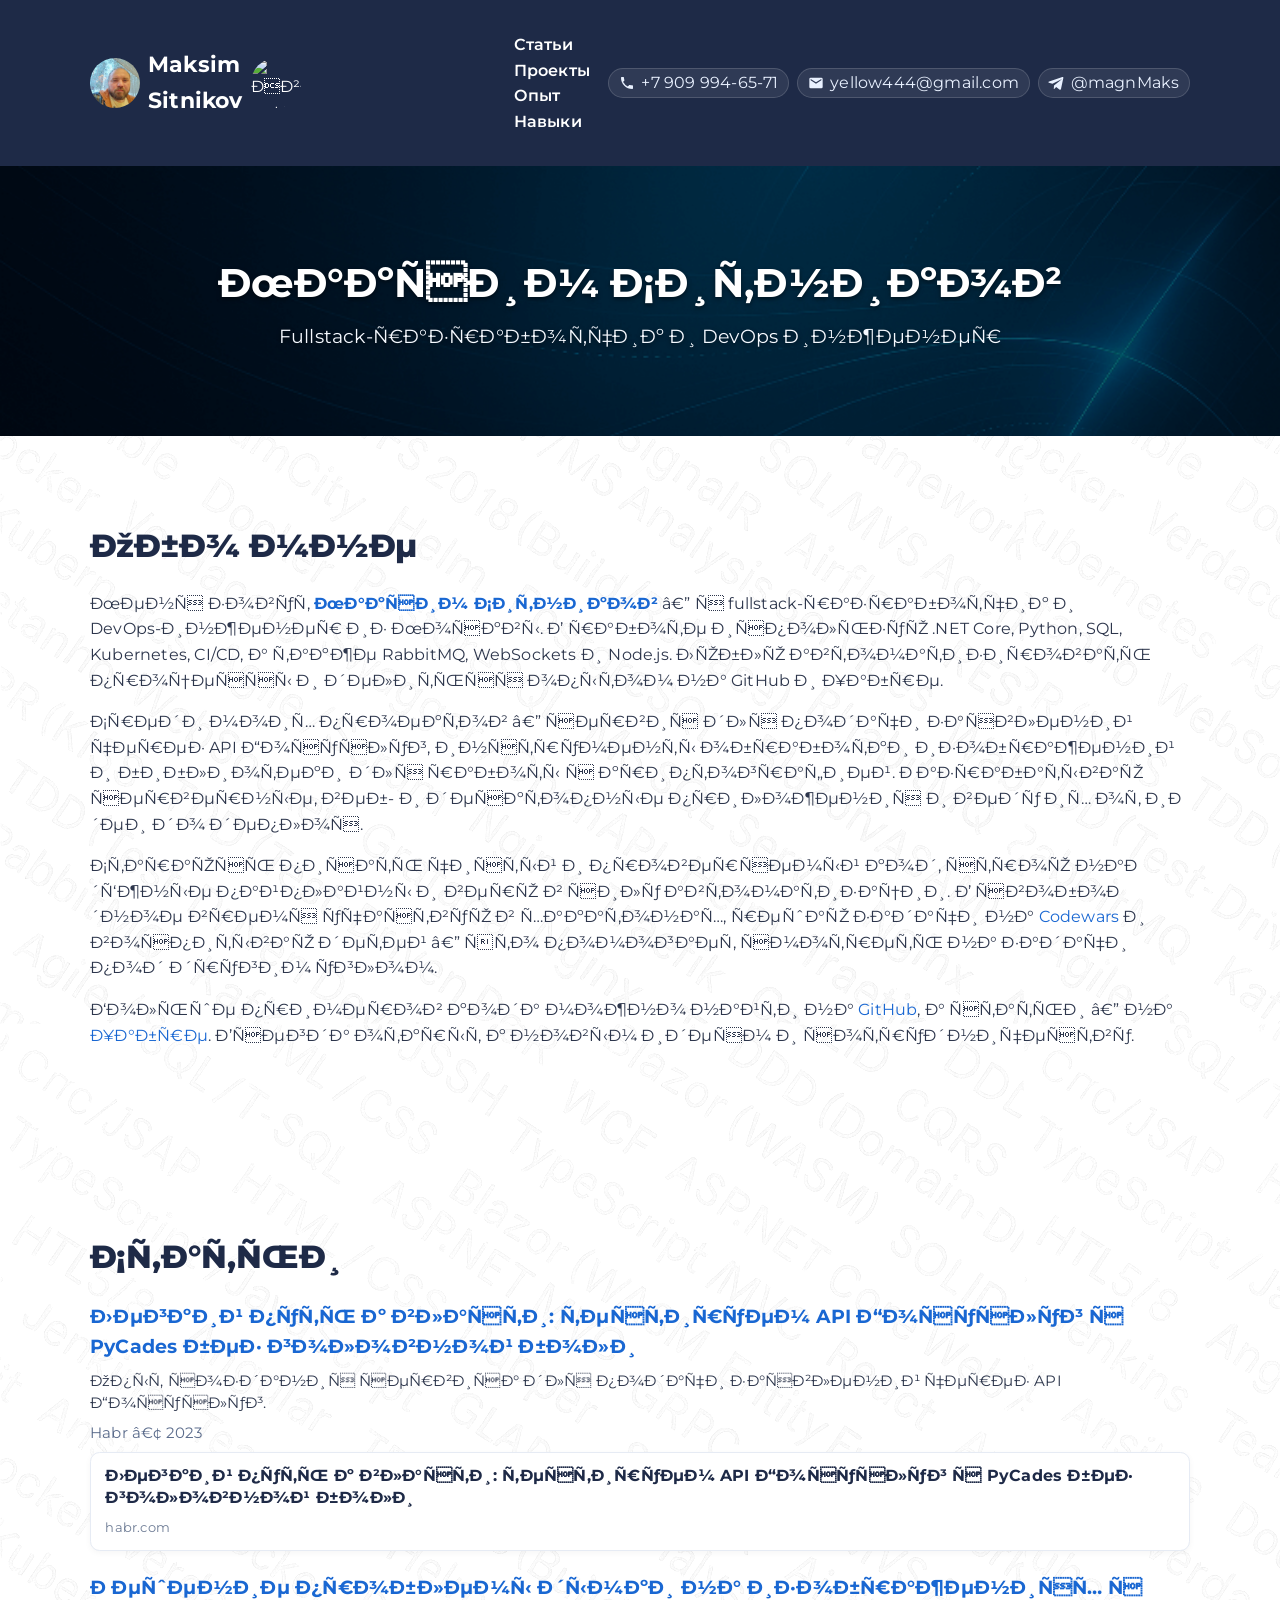
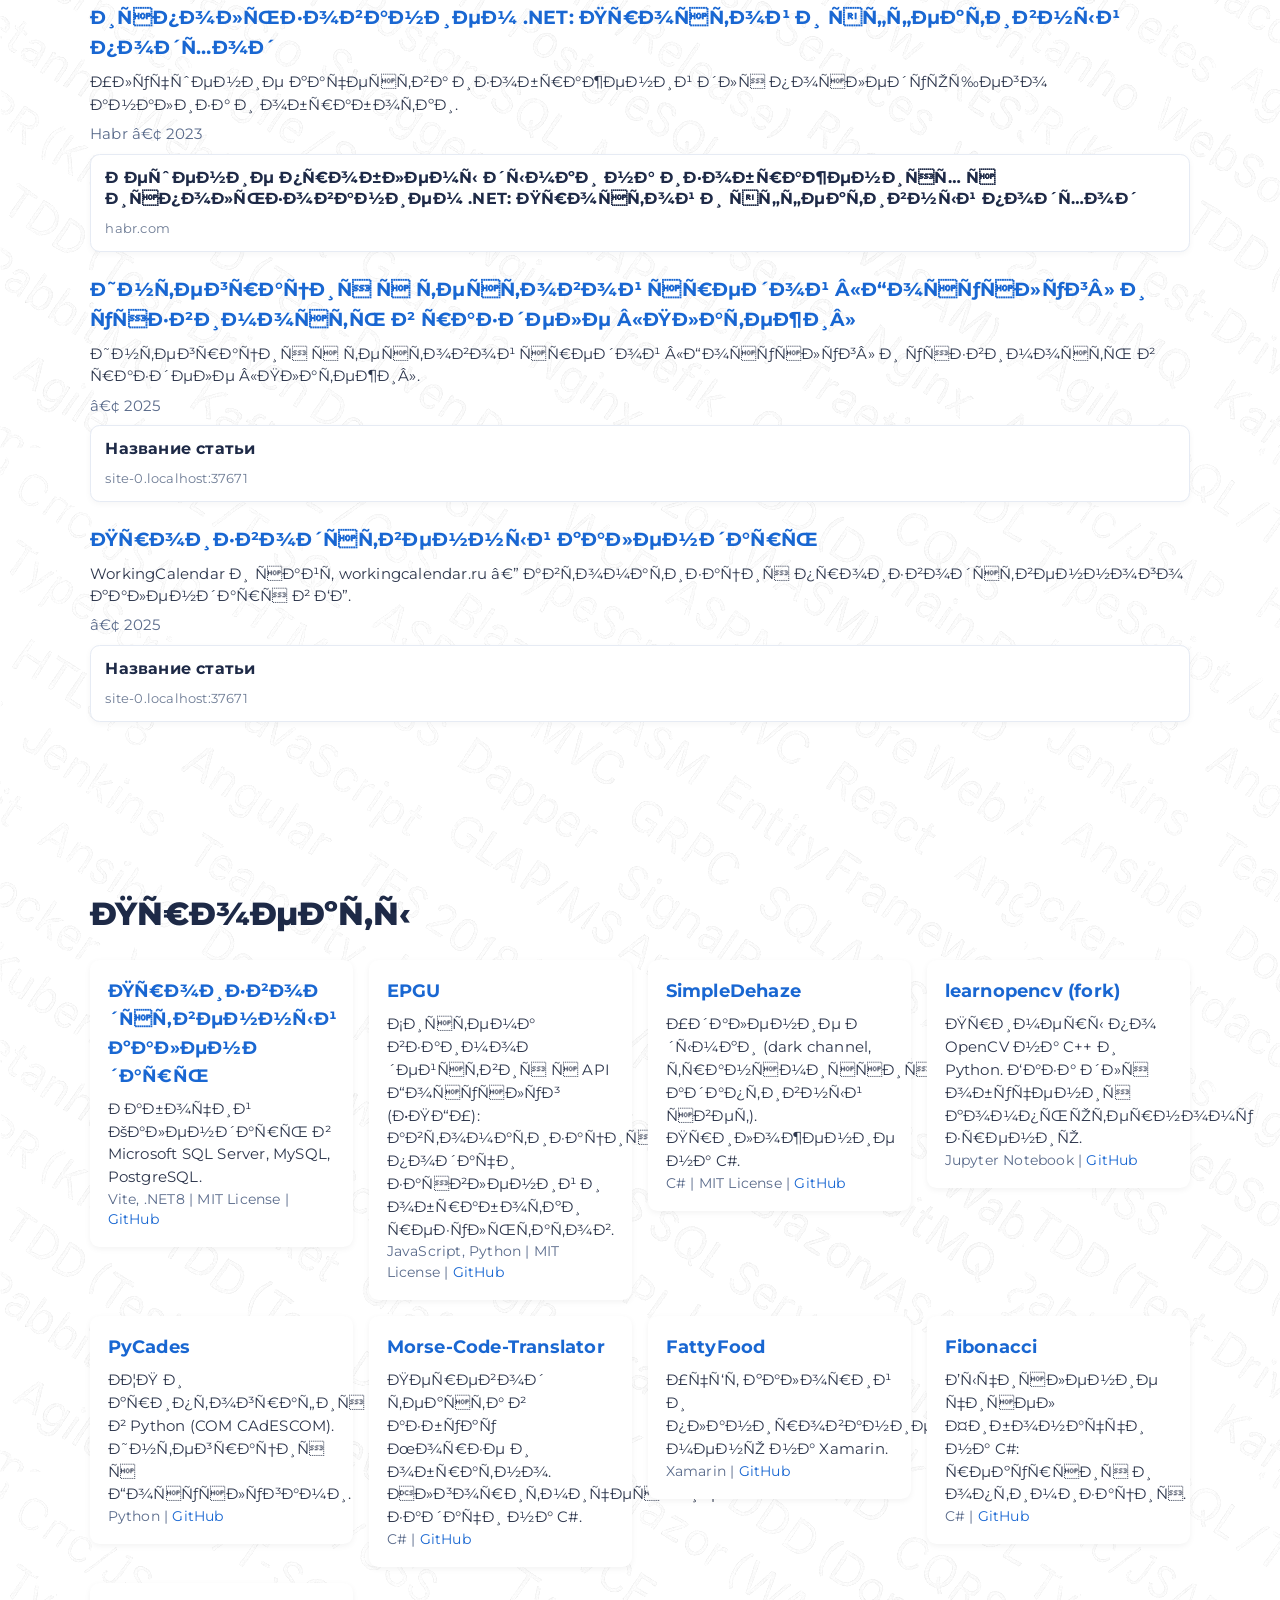
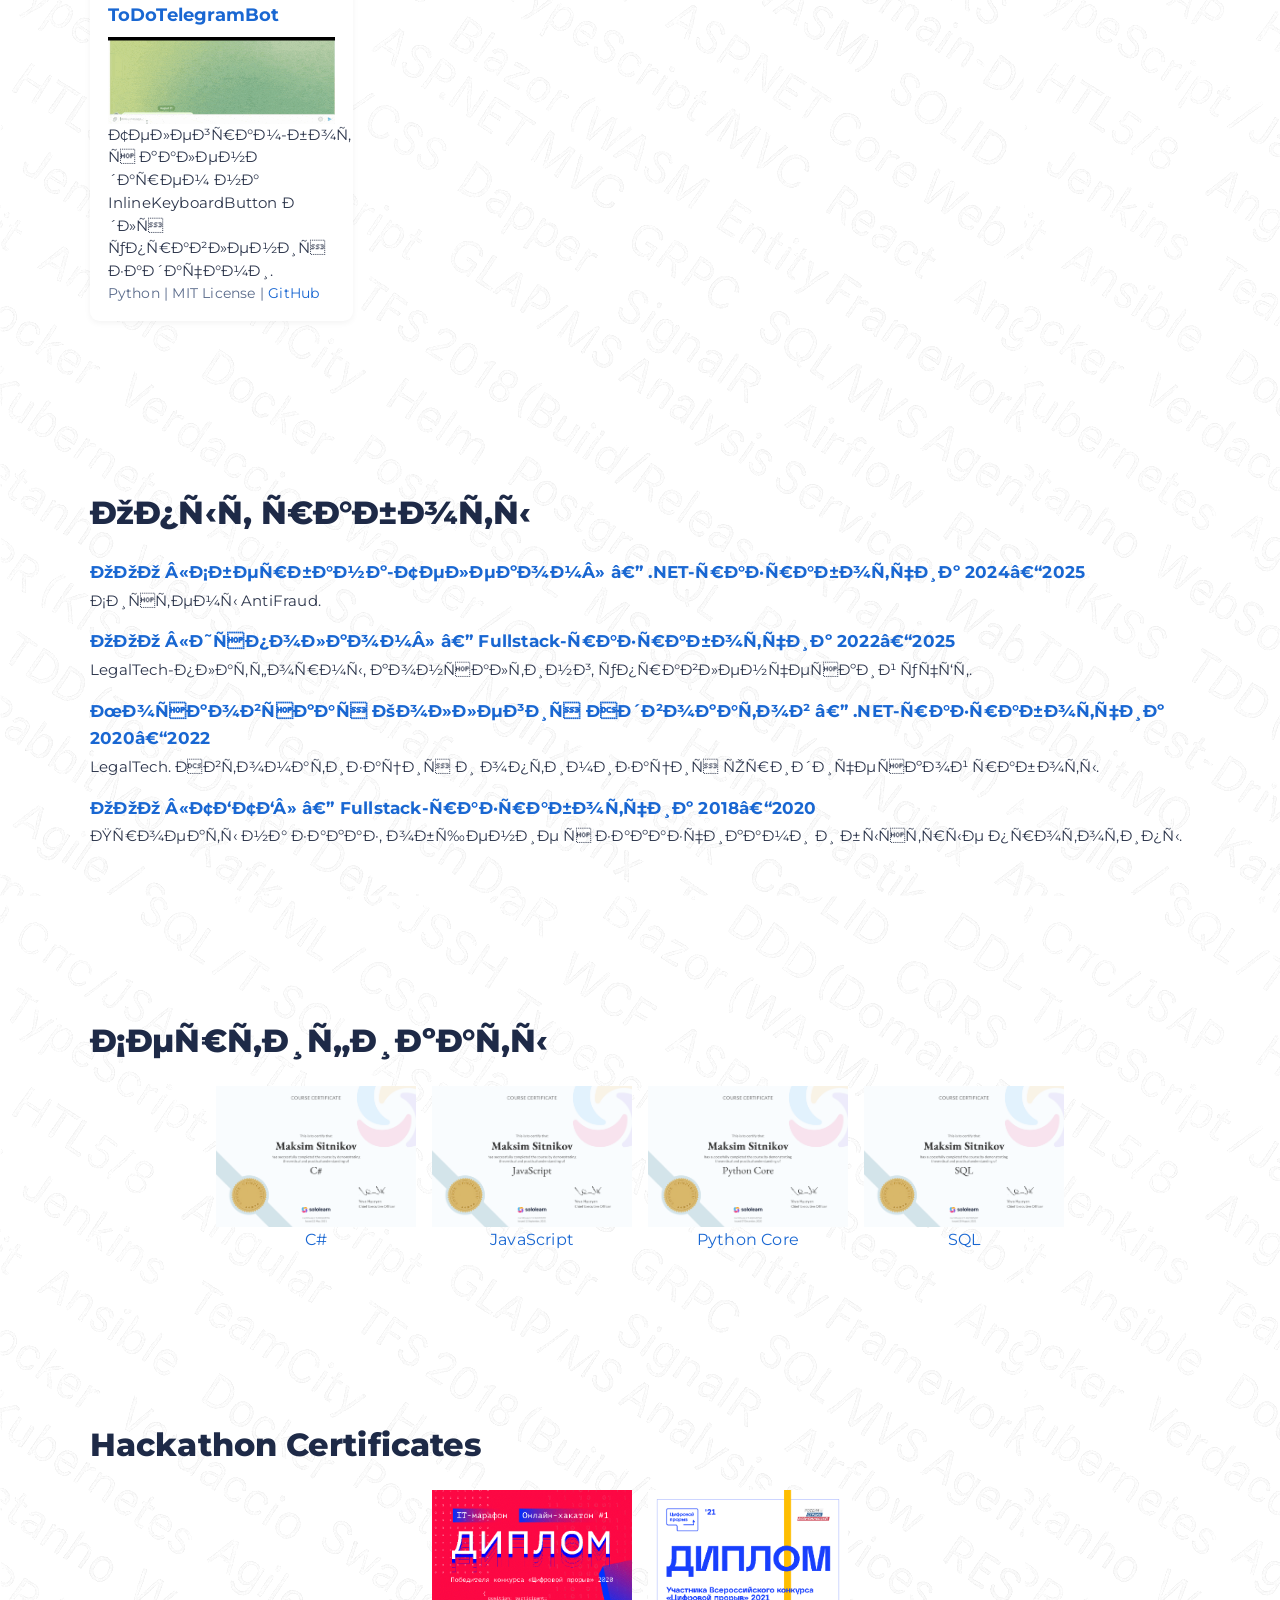
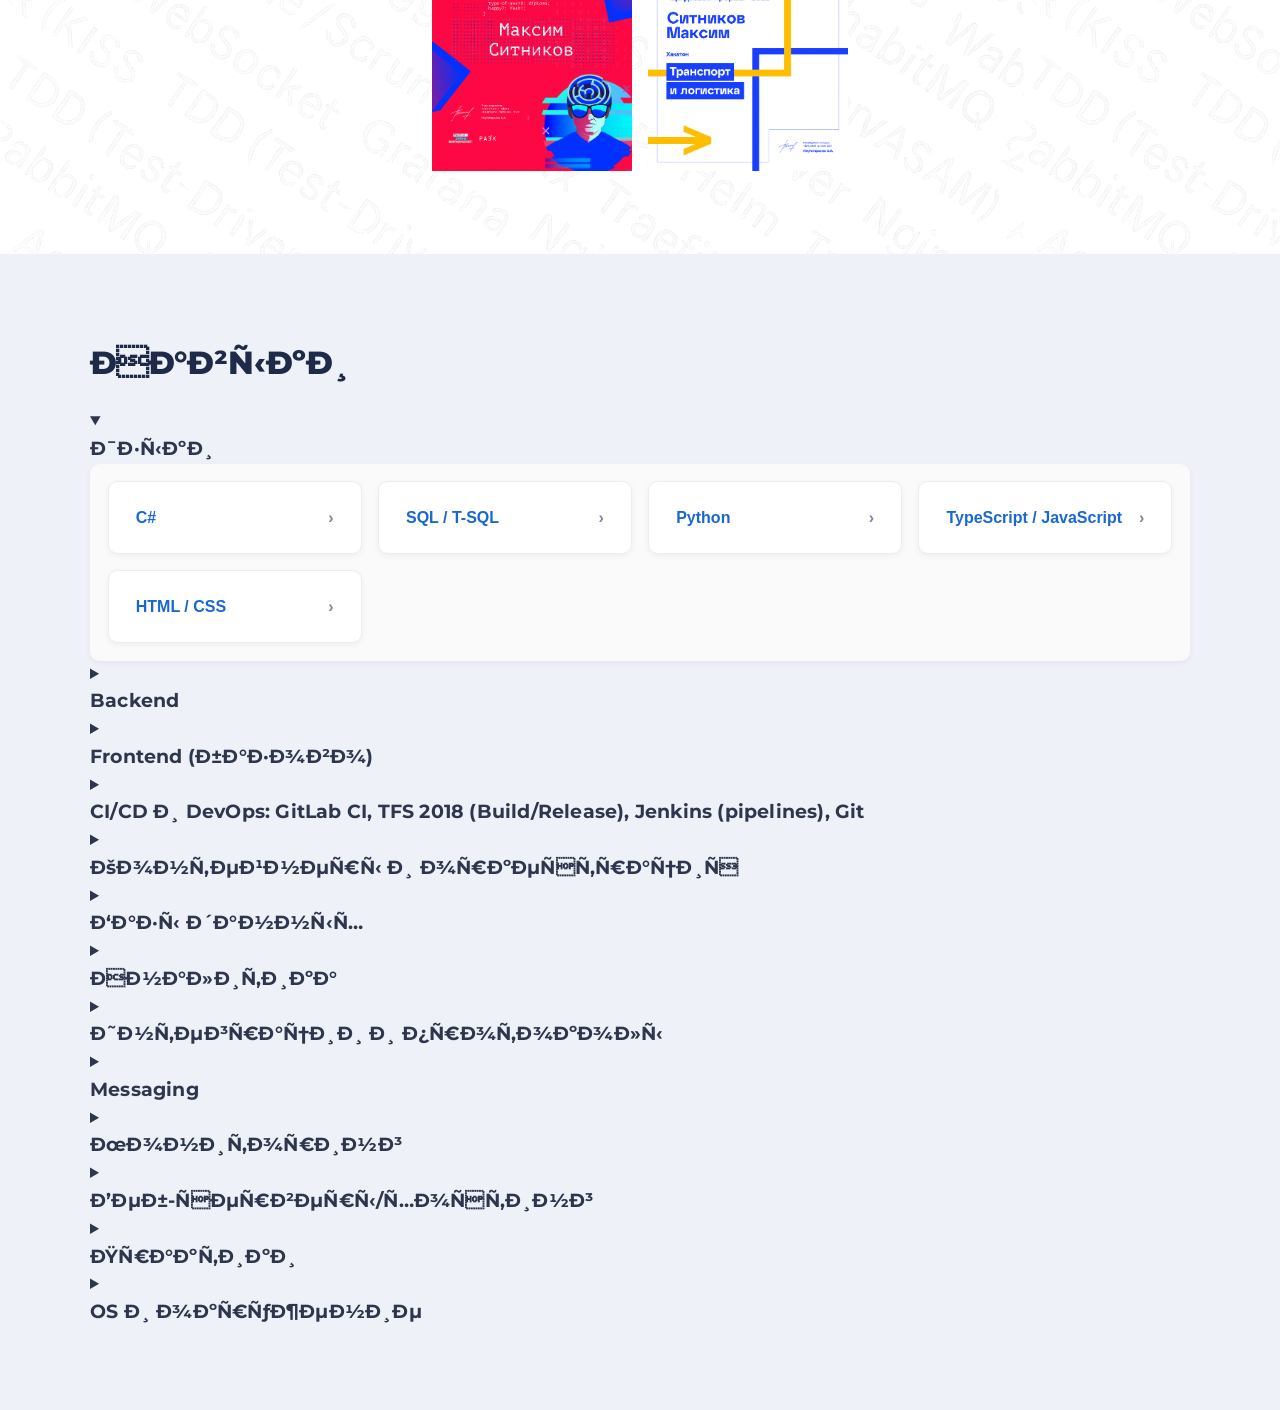
==== index.html @ a138568a "fix" ====
<!DOCTYPE html>
<html lang="ru">
  <head>
    <!-- Yandex.Metrika counter -->
    <script type="text/javascript">
      (function (m, e, t, r, i, k, a) {
        m[i] =
          m[i] ||
          function () {
            (m[i].a = m[i].a || []).push(arguments);
          };
        m[i].l = 1 * new Date();
        for (var j = 0; j < document.scripts.length; j++) {
          if (document.scripts[j].src === r) {
            return;
          }
        }
        (k = e.createElement(t)),
          (a = e.getElementsByTagName(t)[0]),
          (k.async = 1),
          (k.src = r),
          a.parentNode.insertBefore(k, a);
      })(
        window,
        document,
        "script",
        "https://mc.yandex.ru/metrika/tag.js?id=103887739",
        "ym"
      );
      ym(103887739, "init", {
        ssr: true,
        clickmap: true,
        accurateTrackBounce: true,
        trackLinks: true,
      });
    </script>
    <noscript>
      <div>
        <img
          src="https://mc.yandex.ru/watch/103887739"
          style="position: absolute; left: -9999px"
          alt=""
        />
      </div>
    </noscript>
    <!-- /Yandex.Metrika counter -->
    <meta charset="UTF-8" />
    <meta name="viewport" content="width=device-width, initial-scale=1, viewport-fit=cover" />
    <meta name="description" content="Краткое описание портфолио и ключевых навыков" />
    <meta name="keywords" content=".NET, C#, Python, Kubernetes, CI/CD, SQL" />
    <meta property="og:title" content="Максим Ситников — yellow444" />
    <meta property="og:description" content="Краткое описание портфолио и ключевых навыков" />
    <meta property="og:image" content="https://yellow444.github.io/images/maksim.png" />
    <meta property="og:url" content="https://yellow444.github.io" />
    <title>Максим Ситников — yellow444</title>
    <link href="https://fonts.googleapis.com/css2?family=Montserrat:wght@400;600;700&display=swap" rel="stylesheet" />
    <link rel="stylesheet" href="./style.css" />
  </head>
  <body>
    <!-- Навигационная панель -->
    <header id="top" class="site-header" role="banner">
      <div class="container header-grid">
        <!-- ЛОГО / АВАТАР -->
        <div class="logo-container">
          <div class="logo-placeholder">
            <!-- Кликабельное фото с превью -->
            <img
              id="previewImg"
              alt="Фото Максима Ситникова"
              src="images/maksim.png"
              width="512"
              height="512"
              class="logo-image logo-image--clickable"
              decoding="async"
            />
            <a href="/#hero" class="logo-link" tooltip="Перейти к контактам"><h1 class="logo">Maksim<br/>Sitnikov</h1></a>
            <a href="/#hero" class="logo-link" aria-label="GitHub avatar">
              <img
                alt="Аватар GitHub"
                src="https://avatars.githubusercontent.com/u/4164963?v=4"
                width="460"
                height="460"
                class="logo-image"
                decoding="async"
                loading="lazy"
              />
            </a>
          </div>
        </div>

        <!-- МЕНЮ -->
        <div id="menu-placeholder"></div>

        <!-- КОНТАКТЫ СПРАВА -->
        <div class="header-contacts" aria-label="Контакты">
          <a class="contact-chip" href="tel:+79099946571" aria-label="Позвонить">
            <svg viewBox="0 0 24 24" aria-hidden="true">
              <path d="M6.62 10.79a15.05 15.05 0 006.59 6.59l2.2-2.2a1 1 0 011.02-.24 11.36 11.36 0 003.56.57 1 1 0 011 1V20a1 1 0 01-1 1A17 17 0 013 4a1 1 0 011-1h2.5a1 1 0 011 1 11.36 11.36 0 00.57 3.56 1 1 0 01-.24 1.02l-2.2 2.2z"/>
            </svg>
            <span>+7 909 994-65-71</span>
          </a>
          <a class="contact-chip" href="mailto:yellow444@gmail.com" aria-label="Написать Email">
            <svg viewBox="0 0 24 24" aria-hidden="true">
              <path d="M20 4H4a2 2 0 00-2 2v12a2 2 0 002 2h16a2 2 0 002-2V6a2 2 0 00-2-2zm0 4l-8 5-8-5V6l8 5 8-5v2z"/>
            </svg>
            <span>yellow444@gmail.com</span>
          </a>
          <a class="contact-chip" href="https://t.me/magnMaks" target="_blank" rel="noopener noreferrer" aria-label="Написать в Telegram">
            <svg viewBox="0 0 24 24" aria-hidden="true">
              <path d="M9.04 15.8l-.38 5.33c.54 0 .78-.23 1.06-.52l2.55-2.45 5.29 3.86c.97.54 1.66.26 1.93-.9l3.51-16.45h0c.31-1.44-.52-2-1.47-1.64L1.7 9.87c-1.4.55-1.38 1.34-.24 1.7l5.22 1.63L19.55 6.6c.6-.39 1.14-.17.69.22"/>
            </svg>
            <span>@magnMaks</span>
          </a>

          <!-- Бургер для мобилок -->
          <button id="menuToggle" class="burger" aria-label="Открыть меню" aria-expanded="false" aria-controls="mainNav">
            <span></span><span></span><span></span>
          </button>
        </div>
      </div>
    </header>

    <!-- Модальное окно для превью изображения -->
    <div id="imgModal" class="modal" aria-hidden="true" role="dialog" aria-label="Превью изображения">
      <button class="close" id="modalClose" aria-label="Закрыть">&times;</button>
      <img class="modal-content" id="modalImg" alt="Превью изображения" />
    </div>

    <!-- Геройская секция -->
    <section class="hero" id="hero" role="region" aria-label="Заголовок">
      <div class="hero-overlay"></div>
      <div class="hero-content">
        <h2>Максим Ситников</h2>
        <p class="subtitle">Fullstack-разработчик и DevOps инженер</p>
      </div>
    </section>

    <!-- Блок «Обо мне» -->
    <section id="about" class="section" role="region" aria-label="Обо мне">
      <div class="container">
        <h2>Обо мне</h2>
        <p>
          Меня зовут <strong><a href="https://github.com/yellow444" target="_blank" rel="noopener noreferrer">Максим Ситников</a></strong>
          — я fullstack-разработчик и DevOps-инженер из Москвы. В работе использую .NET Core, Python, SQL, Kubernetes, CI/CD, а также RabbitMQ,
          WebSockets и Node.js. Люблю автоматизировать процессы и делиться опытом на GitHub и Хабре.
        </p>
        <p>
          Среди моих проектов — сервис для подачи заявлений через API Госуслуг, инструменты обработки изображений и библиотеки для работы с
          криптографией. Разрабатываю серверные, веб- и десктопные приложения и веду их от идеи до деплоя.
        </p>
        <p>
          Стараюсь писать чистый и проверяемый код, строю надёжные пайплайны и верю в силу автоматизации. В свободное время участвую в хакатонах,
          решаю задачи на <a href="https://www.codewars.com/users/yellow444" target="_blank" rel="noopener noreferrer">Codewars</a>
          и воспитываю детей — это помогает смотреть на задачи под другим углом.
        </p>
        <p>
          Больше примеров кода можно найти на
          <a href="https://github.com/yellow444" target="_blank" rel="noopener noreferrer">GitHub</a>, а статьи — на
          <a href="https://habr.com/ru/users/maksim_sitnikov/articles" target="_blank" rel="noopener noreferrer">Хабре</a>.
          Всегда открыт к новым идеям и сотрудничеству.
        </p>
      </div>
    </section>

    <!-- Блок «Статьи» -->
    <section id="articles" class="section" role="region" aria-label="Статьи">
      <div class="container">
        <h2>Статьи</h2>
        <div class="articles-list">
          <div class="article-item">
            <h3>
              <a href="https://habr.com/ru/articles/793028" target="_blank" rel="noopener noreferrer">
                Легкий путь к власти: тестируем API Госуслуг с PyCades без головной боли
              </a>
            </h3>
            <p>Опыт создания сервиса для подачи заявлений через API Госуслуг.</p>
            <p class="article-meta">Habr • 2023</p>
            <!-- Превью будет вставлено сюда -->
            <div class="og-card" hidden></div>
          </div>

          <div class="article-item">
            <h3>
              <a href="https://habr.com/ru/articles/810577" target="_blank" rel="noopener noreferrer">
                Решение проблемы дымки на изображениях с использованием .NET: Простой и эффективный подход
              </a>
            </h3>
            <p>Улучшение качества изображений для последующего анализа и обработки.</p>
            <p class="article-meta">Habr • 2023</p>
            <div class="og-card" hidden></div>
          </div>

          <div class="article-item">
            <h3>
              <a href="./articles/template.html?content=vulnerability_epgu">
                Интеграция с тестовой средой «Госуслуг» и уязвимость в разделе «Платежи»
              </a>
            </h3>
            <p>Интеграция с тестовой средой «Госуслуг» и уязвимость в разделе «Платежи».</p>
            <p class="article-meta">• 2025</p>
            <div class="og-card" hidden></div>
          </div>

          <div class="article-item">
            <h3>
              <a href="./articles/template.html?content=workingcalendar">
                Производственный календарь
              </a>
            </h3>
            <p>WorkingCalendar и сайт workingcalendar.ru — автоматизация производственного календаря в БД.</p>
            <p class="article-meta">• 2025</p>
            <div class="og-card" hidden></div>
          </div>
        </div>
      </div>
    </section>

    <!-- Блок «Проекты» -->
    <section id="projects" class="section" role="region" aria-label="Проекты">
      <div class="container">
        <h2>Проекты</h2>
        <div class="projects-grid">
          <div class="project-card">
            <a href="https://workingcalendar.ru/"><h3>Производственный календарь</h3></a>
            <p>Рабочий Календарь в Microsoft SQL Server, MySQL, PostgreSQL.</p>
            <p class="project-meta">
              Vite, .NET8 | MIT License |
              <a href="https://github.com/yellow444/WorkingCalendar" target="_blank" rel="noopener noreferrer">GitHub</a>
            </p>
          </div>
          <div class="project-card">
            <a href="https://habr.com/ru/articles/793028"><h3>EPGU</h3></a>
            <p>Система взаимодействия с API Госуслуг (ЕПГУ): автоматизация подачи заявлений и обработки результатов.</p>
            <p class="project-meta">
              JavaScript, Python | MIT License |
              <a href="https://github.com/yellow444/epgu" target="_blank" rel="noopener noreferrer">GitHub</a>
            </p>
          </div>
          <div class="project-card">
            <a href="https://habr.com/ru/articles/810577"><h3>SimpleDehaze</h3></a>
            <p>Удаление дымки (dark channel, трансмиссия, адаптивный свет). Приложение на C#.</p>
            <p class="project-meta">
              C# | MIT License |
              <a href="https://github.com/yellow444/SimpleDehaze" target="_blank" rel="noopener noreferrer">GitHub</a>
            </p>
          </div>
          <div class="project-card">
            <a href="https://opencv.org"><h3>learnopencv (fork)</h3></a>
            <p>Примеры по OpenCV на C++ и Python. База для обучения компьютерному зрению.</p>
            <p class="project-meta">
              Jupyter Notebook |
              <a href="https://github.com/yellow444/learnopencv" target="_blank" rel="noopener noreferrer">GitHub</a>
            </p>
          </div>
          <div class="project-card">
            <a href="https://docs.cryptopro.ru/cades/pycades"><h3>PyCades</h3></a>
            <p>ЭЦП и криптография в Python (COM CAdESCOM). Интеграция с Госуслугами.</p>
            <p class="project-meta">
              Python |
              <a href="https://github.com/yellow444/pycades" target="_blank" rel="noopener noreferrer">GitHub</a>
            </p>
          </div>
          <div class="project-card">
            <a href="https://www.codewars.com/kata/59c13bb070a3b70098000041"><h3>Morse-Code-Translator</h3></a>
            <p>Перевод текста в азбуку Морзе и обратно. Алгоритмические задачи на C#.</p>
            <p class="project-meta">
              C# |
              <a href="https://github.com/yellow444/Morse-Code-Translator" target="_blank" rel="noopener noreferrer">GitHub</a>
            </p>
          </div>
          <div class="project-card">
            <a href="https://github.com/yellow444/FattyFood"><h3>FattyFood</h3></a>
            <p>Учёт калорий и планирование меню на Xamarin.</p>
            <p class="project-meta">
              Xamarin |
              <a href="https://github.com/yellow444/FattyFood" target="_blank" rel="noopener noreferrer">GitHub</a>
            </p>
          </div>
          <div class="project-card">
            <a href="https://www.codewars.com/kata/53d40c1e2f13e331fc000c26"><h3>Fibonacci</h3></a>
            <p>Вычисление чисел Фибоначчи на C#: рекурсия и оптимизация.</p>
            <p class="project-meta">
              C# |
              <a href="https://github.com/yellow444/Fibonacci" target="_blank" rel="noopener noreferrer">GitHub</a>
            </p>
          </div>
          <div class="project-card">
            <a href="https://t.me/todo123456789bot"><h3>ToDoTelegramBot</h3></a>
            <div class="project-img">
              <img src="images/ToDoTelegramBotOnInlineKeyboardButton.gif" alt="ToDoTelegramBot" />
            </div>
            <p>Телеграм-бот с календарем на InlineKeyboardButton для управления задачами.</p>
            <p class="project-meta">
              Python | MIT License |
              <a href="https://github.com/yellow444/ToDoTelegramBot" target="_blank" rel="noopener noreferrer">GitHub</a>
            </p>
          </div>
        </div>
      </div>
    </section>

    <!-- Блок «Опыт работы» -->
    <section id="experience" class="section" role="region" aria-label="Опыт работы">
      <div class="container">
        <h2>Опыт работы</h2>
        <div class="experience-list">
          <div class="experience-item">
            <h3>ООО «Сбербанк-Телеком» — .NET-разработчик <span class="years">2024–2025</span></h3>
            <p>Системы AntiFraud.</p>
          </div>
          <div class="experience-item">
            <h3>ООО «Исполком» — Fullstack-разработчик <span class="years">2022–2025</span></h3>
            <p>LegalTech-платформы, консалтинг, управленческий учёт.</p>
          </div>
          <div class="experience-item">
            <h3>Московская Коллегия Адвокатов — .NET-разработчик <span class="years">2020–2022</span></h3>
            <p>LegalTech. Автоматизация и оптимизация юридической работы.</p>
          </div>
          <div class="experience-item">
            <h3>ООО «ТБТБ» — Fullstack-разработчик <span class="years">2018–2020</span></h3>
            <p>Проекты на заказ, общение с заказчиками и быстрые прототипы.</p>
          </div>
        </div>
      </div>
    </section>

    <!-- Блок Сертификаты -->
    <section id="skill-certificates" class="section">
      <div class="container">
        <h2>Сертификаты</h2>
        <div class="certificates">
          <div style="display: flex; flex-direction: column; align-items: center">
            <img src="images/skill-c-sharp.png" alt="C# certificate" />
            <a href="https://www.sololearn.com/certificates/CT-XBOZ6PJW" target="_blank" rel="noopener noreferrer">C#</a>
          </div>
          <div style="display: flex; flex-direction: column; align-items: center">
            <img src="images/skill-JavaScript.png" alt="JavaScript certificate" />
            <a href="https://www.sololearn.com/certificates/CT-FANMITW9" target="_blank" rel="noopener noreferrer">JavaScript</a>
          </div>
          <div style="display: flex; flex-direction: column; align-items: center">
            <img src="images/skill-python-core.png" alt="Python Core certificate" />
            <a href="https://www.sololearn.com/certificates/CT-2QK4AYGB" target="_blank" rel="noopener noreferrer">Python Core</a>
          </div>
          <div style="display: flex; flex-direction: column; align-items: center">
            <img src="images/skill-SQL.png" alt="SQL" />
            <a href="https://www.sololearn.com/certificates/CT-1Q7DENXP" target="_blank" rel="noopener noreferrer">SQL</a>
          </div>
        </div>
      </div>
    </section>

    <!-- Блок hack Сертификаты -->
    <section id="hack-certificates" class="section">
      <div class="container">
        <h2>Hackathon Certificates</h2>
        <div class="hack-block">
          <div style="display: flex; flex-direction: column; align-items: center">
            <img src="images/hack-certificate-2020.png" alt="Hackathon certificate" />
          </div>
          <div style="display: flex; flex-direction: column; align-items: center">
            <img src="images/hack-certificate-2021.png" alt="Hackathon certificate" />
          </div>
        </div>
      </div>
    </section>
   <!-- Блок «Навыки» -->
    <section
      id="skills"
      class="section section-alt"
      role="region"
      aria-label="Навыки"
    >
      <div class="container">
        <h2>Навыки</h2>

        <!-- ЯЗЫКИ -->
        <details class="skills-group" open>
          <summary class="group-title"><h3>Языки</h3></summary>
          <div class="hard-skills-grid">
            <!-- C# -->
            <div class="skill-card" data-skill="csharp">
              <button
                class="skill-title"
                type="button"
                aria-expanded="false"
                aria-controls="skill-csharp"
              >
                C#
              </button>
              <div class="skill-tooltip" role="tooltip">
                Основной язык: сервисы, утилиты, профилирование, асинхронщина.
              </div>
              <div class="skill-content" id="skill-csharp" hidden>
                <p>
                  Пишу бэкенды и утилиты, использую async/await и lock,
                  Interlocked, Mutex, Monitor, Semaphore, ConcurrentDictionary,
                  Span&lt;T&gt;, LINQ, профилирую память и аллокации.
                </p>
              </div>
            </div>

            <!-- SQL / T-SQL -->
            <div class="skill-card" data-skill="sql">
              <button
                class="skill-title"
                type="button"
                aria-expanded="false"
                aria-controls="skill-sql"
              >
                SQL / T-SQL
              </button>
              <div class="skill-tooltip" role="tooltip">
                Запросы, индексы, планы выполнения и оптимизация.
              </div>
              <div class="skill-content" id="skill-sql" hidden>
                <p>
                  Проектирование схем, T-SQL, оптимизация планов, индексация,
                  аналитические запросы.
                </p>
              </div>
            </div>

            <!-- Python -->
            <div class="skill-card" data-skill="python">
              <button
                class="skill-title"
                type="button"
                aria-expanded="false"
                aria-controls="skill-python"
              >
                Python
              </button>
              <div class="skill-tooltip" role="tooltip">
                Скрипты для автоматизации, API-клиенты, вспомогательные сервисы.
              </div>
              <div class="skill-content" id="skill-python" hidden>
                <p>
                  CLI/скрипты для CI/CD, интеграции (REST/WebSocket), простые
                  Flask-сервисы.
                </p>
              </div>
            </div>

            <!-- TypeScript / JavaScript -->
            <div class="skill-card" data-skill="ts-js">
              <button
                class="skill-title"
                type="button"
                aria-expanded="false"
                aria-controls="skill-tsjs"
              >
                TypeScript / JavaScript
              </button>
              <div class="skill-tooltip" role="tooltip">
                Фронтенд и скрипты, типизация и интеграция с API.
              </div>
              <div class="skill-content" id="skill-tsjs" hidden>
                <p>
                  TypeScript для фронта и tooling, взаимодействие с REST,
                  настройка сборки, тестирование, публикация и хранение в
                  частном регистре.
                </p>
              </div>
            </div>

            <!-- HTML / CSS -->
            <div class="skill-card" data-skill="html-css">
              <button
                class="skill-title"
                type="button"
                aria-expanded="false"
                aria-controls="skill-htmlcss"
              >
                HTML / CSS
              </button>
              <div class="skill-tooltip" role="tooltip">
                Семантическая разметка, адаптив, базовые UI-паттерны.
              </div>
              <div class="skill-content" id="skill-htmlcss" hidden>
                <p>
                  Семантическая разметка, сетки, адаптив и микроанимации,
                  поддержка тёмной темы.
                </p>
              </div>
            </div>
          </div>
        </details>

        <!-- Backend -->
        <details class="skills-group">
          <summary class="group-title"><h3>Backend</h3></summary>
          <div class="skills-grid">
            <div class="skill-card" data-skill="dotnet">
              <button
                class="skill-title"
                type="button"
                aria-expanded="false"
                aria-controls="skill-dotnet"
              >
                .NET 6/8
              </button>
              <div class="skill-tooltip" role="tooltip">
                Современная платформа .NET для сервисов и микросервисов.
              </div>
              <div class="skill-content" id="skill-dotnet" hidden>
                <p>
                  Микросервисы, конфигурация, логирование, тестирование,
                  контейнеризация.
                </p>
              </div>
            </div>

            <div class="skill-card" data-skill="aspnetcore">
              <button
                class="skill-title"
                type="button"
                aria-expanded="false"
                aria-controls="skill-aspnetcore"
              >
                ASP.NET Core Web API
              </button>
              <div class="skill-tooltip" role="tooltip">
                REST API, middleware, фильтры, валидация, Swagger.
              </div>
              <div class="skill-content" id="skill-aspnetcore" hidden>
                <p>
                  Проектирование REST, авторизация, версионирование, генерация
                  клиентов по OpenAPI.
                </p>
              </div>
            </div>

            <div class="skill-card" data-skill="aspnetmvc">
              <button
                class="skill-title"
                type="button"
                aria-expanded="false"
                aria-controls="skill-aspnetmvc"
              >
                ASP.NET MVC
              </button>
              <div class="skill-tooltip" role="tooltip">
                Поддержка и развёртывание легаси-сервисов.
              </div>
              <div class="skill-content" id="skill-aspnetmvc" hidden>
                <p>
                  Поддержка существующих систем, миграции на .NET Core,
                  оптимизация производительности.
                </p>
              </div>
            </div>

            <div class="skill-card" data-skill="blazor">
              <button
                class="skill-title"
                type="button"
                aria-expanded="false"
                aria-controls="skill-blazor"
              >
                Blazor (WASM)
              </button>
              <div class="skill-tooltip" role="tooltip">
                Компоненты, состояние, JS interop, публикация, интеграция с API
                и SignalR.
              </div>
              <div class="skill-content" id="skill-blazor" hidden>
                <p>
                  Компоненты, состояние, JS interop, публикация, интеграция с
                  API и SignalR.
                </p>
              </div>
            </div>

            <div class="skill-card" data-skill="efcore">
              <button
                class="skill-title"
                type="button"
                aria-expanded="false"
                aria-controls="skill-efcore"
              >
                Entity Framework Core
              </button>
              <div class="skill-tooltip" role="tooltip">
                Code First, миграции, оптимизация LINQ.
              </div>
              <div class="skill-content" id="skill-efcore" hidden>
                <p>
                  Code First, миграции, трекинг/NoTracking, оптимизация LINQ,
                  профилирование запросов, конкарренси.
                </p>
              </div>
            </div>

            <div class="skill-card" data-skill="dapper">
              <button
                class="skill-title"
                type="button"
                aria-expanded="false"
                aria-controls="skill-dapper"
              >
                Dapper
              </button>
              <div class="skill-tooltip" role="tooltip">
                Быстрый доступ к данным, ручные маппинги.
              </div>
              <div class="skill-content" id="skill-dapper" hidden>
                <p>
                  Высокопроизводительный доступ к данным, ручные маппинги,
                  мультимаппинг, сплит на чтение/запись.
                </p>
              </div>
            </div>

            <div class="skill-card" data-skill="grpc">
              <button
                class="skill-title"
                type="button"
                aria-expanded="false"
                aria-controls="skill-grpc"
              >
                gRPC
              </button>
              <div class="skill-tooltip" role="tooltip">
                Высокопроизводительные бинарные RPC.
              </div>
              <div class="skill-content" id="skill-grpc" hidden>
                <p>
                  Контракты, стримы, межсервисное взаимодействие,
                  балансировка/ретраи.
                </p>
              </div>
            </div>

            <div class="skill-card" data-skill="signalr">
              <button
                class="skill-title"
                type="button"
                aria-expanded="false"
                aria-controls="skill-signalr"
              >
                SignalR
              </button>
              <div class="skill-tooltip" role="tooltip">
                Реальное время для веб-клиентов.
              </div>
              <div class="skill-content" id="skill-signalr" hidden>
                <p>
                  Хабы, группы, масштабирование через backplane, авторизация.
                </p>
              </div>
            </div>

            <div class="skill-card" data-skill="wcf">
              <button
                class="skill-title"
                type="button"
                aria-expanded="false"
                aria-controls="skill-wcf"
              >
                WCF (поддержка легаси)
              </button>
              <div class="skill-tooltip" role="tooltip">
                Интеграция со старыми системами.
              </div>
              <div class="skill-content" id="skill-wcf" hidden>
                <p>
                  Поддержка сервисов, миграционные пути, совместимость
                  контрактов.
                </p>
              </div>
            </div>
          </div>
        </details>

        <!-- Frontend (базово) -->
        <details class="skills-group">
          <summary class="group-title"><h3>Frontend (базово)</h3></summary>
          <div class="skills-grid">
            <div class="skill-card" data-skill="react">
              <button
                class="skill-title"
                type="button"
                aria-expanded="false"
                aria-controls="skill-react"
              >
                React
              </button>
              <div class="skill-tooltip" role="tooltip">
                SPA/интерфейсы для внутренних сервисов.
              </div>
              <div class="skill-content" id="skill-react" hidden>
                <p>
                  React + TypeScript, компоненты, маршрутизация, взаимодействие
                  с API.
                </p>
              </div>
            </div>

            <div class="skill-card" data-skill="angular">
              <button
                class="skill-title"
                type="button"
                aria-expanded="false"
                aria-controls="skill-angular"
              >
                Angular (базово)
              </button>
              <div class="skill-tooltip" role="tooltip">
                Поддержка и доработка существующих модулей.
              </div>
              <div class="skill-content" id="skill-angular" hidden>
                <p>
                  Правки компонент, интеграция с REST, миграции версий по
                  необходимости.
                </p>
              </div>
            </div>

            <div class="skill-card" data-skill="xamarin">
              <button
                class="skill-title"
                type="button"
                aria-expanded="false"
                aria-controls="skill-xamarin"
              >
                Xamarin / MAUI
              </button>
              <div class="skill-tooltip" role="tooltip">
                Кроссплатформенная разработка на C#.
              </div>
              <div class="skill-content" id="skill-xamarin" hidden>
                <p>
                  Мобильные и десктоп‑приложения на Xamarin.Forms и .NET MAUI.
                </p>
              </div>
            </div>
          </div>
        </details>

        <!-- CI/CD и DevOps -->
        <details class="skills-group">
          <summary class="group-title">
            <h3>
              CI/CD и DevOps: GitLab CI, TFS 2018 (Build/Release), Jenkins
              (pipelines), Git
            </h3>
          </summary>
          <div class="skills-grid">
            <div class="skill-card" data-skill="gitlabci">
              <button
                class="skill-title"
                type="button"
                aria-expanded="false"
                aria-controls="skill-gitlabci"
              >
                GitLab CI/CD
              </button>
              <div class="skill-tooltip" role="tooltip">
                Пайплайны build/test/deploy, артефакты, среды.
              </div>
              <div class="skill-content" id="skill-gitlabci" hidden>
                <p>
                  YAML-пайплайны, кэш/артефакты, окружения, агенты, деплой
                  Helm-чартов из CI.
                </p>
              </div>
            </div>

            <div class="skill-card" data-skill="tfs">
              <button
                class="skill-title"
                type="button"
                aria-expanded="false"
                aria-controls="skill-tfs"
              >
                TFS 2018 (Build/Release)
              </button>
              <div class="skill-tooltip" role="tooltip">
                Конфигурация билдов и релизов, агенты Windows/Linux.
              </div>
              <div class="skill-content" id="skill-tfs" hidden>
                <p>
                  Создание и поддержка пайплайнов в TFS 2018, шаблоны release,
                  пулы Azure DevOps агентов.
                </p>
              </div>
            </div>

            <div class="skill-card" data-skill="jenkins">
              <button
                class="skill-title"
                type="button"
                aria-expanded="false"
                aria-controls="skill-jenkins"
              >
                Jenkins
              </button>
              <div class="skill-tooltip" role="tooltip">
                Declarative pipelines и Shared Libraries.
              </div>
              <div class="skill-content" id="skill-jenkins" hidden>
                <p>
                  CI для различных проектов, качество сборок, интеграция с
                  Docker Registry.
                </p>
              </div>
            </div>

            <div class="skill-card" data-skill="git">
              <button
                class="skill-title"
                type="button"
                aria-expanded="false"
                aria-controls="skill-git"
              >
                Git
              </button>
              <div class="skill-tooltip" role="tooltip">
                Ветвление, code-review, GitFlow.
              </div>
              <div class="skill-content" id="skill-git" hidden>
                <p>
                  PR-процессы, rebase/merge, политики веток и проверки в CI.
                </p>
              </div>
            </div>

            <div class="skill-card" data-skill="ansible">
              <button
                class="skill-title"
                type="button"
                aria-expanded="false"
                aria-controls="skill-ansible"
              >
                Ansible
              </button>
              <div class="skill-tooltip" role="tooltip">
                Provisioning и раскатка конфигураций.
              </div>
              <div class="skill-content" id="skill-ansible" hidden>
                <p>
                  Provisioning, idempotency, роли, инвентори, секреты (vault),
                  раскатка конфигураций.
                </p>
              </div>
            </div>

            <div class="skill-card" data-skill="teamcity">
              <button
                class="skill-title"
                type="button"
                aria-expanded="false"
                aria-controls="skill-teamcity"
              >
                TeamCity
              </button>
              <div class="skill-tooltip" role="tooltip">
                CI-сервер от JetBrains.
              </div>
              <div class="skill-content" id="skill-teamcity" hidden>
                <p>
                  Конфигурация билдов, артефакты, параметры, интеграция с
                  VCS/Issue-трекерами.
                </p>
              </div>
            </div>
          </div>
        </details>

        <!-- Контейнеры и оркестрация -->
        <details class="skills-group">
          <summary class="group-title">
            <h3>Контейнеры и оркестрация</h3>
          </summary>
          <div class="skills-grid">
            <div class="skill-card" data-skill="docker">
              <button
                class="skill-title"
                type="button"
                aria-expanded="false"
                aria-controls="skill-docker"
              >
                Docker
              </button>
              <div class="skill-tooltip" role="tooltip">
                Контейнеризация приложений и зависимостей.
              </div>
              <div class="skill-content" id="skill-docker" hidden>
                <p>
                  Dockerfile, multi-stage сборки, docker-compose, частные
                  реестры образов.
                </p>
              </div>
            </div>

            <div class="skill-card" data-skill="verdaccio">
              <button
                class="skill-title"
                type="button"
                aria-expanded="false"
                aria-controls="skill-verdaccio"
              >
                Verdaccio
              </button>
              <div class="skill-tooltip" role="tooltip">
                Локальный npm-реестр.
              </div>
              <div class="skill-content" id="skill-verdaccio" hidden>
                <p>
                  Настройка и использование Verdaccio для кэширования
                  npm-пакетов.
                </p>
              </div>
            </div>

            <div class="skill-card" data-skill="nuget">
              <button
                class="skill-title"
                type="button"
                aria-expanded="false"
                aria-controls="skill-nuget"
              >
                NuGet
              </button>
              <div class="skill-tooltip" role="tooltip">
                Управление пакетами для .NET.
              </div>
              <div class="skill-content" id="skill-nuget" hidden>
                <p>
                  Создание и публикация NuGet-пакетов, работа с .nuspec файлами.
                </p>
              </div>
            </div>

            <div class="skill-card" data-skill="kubernetes">
              <button
                class="skill-title"
                type="button"
                aria-expanded="false"
                aria-controls="skill-k8s"
              >
                Kubernetes
              </button>
              <div class="skill-tooltip" role="tooltip">
                Оркестрация, деплой, масштабирование, сетевые политики.
              </div>
              <div class="skill-content" id="skill-k8s" hidden>
                <p>
                  Deployment/StatefulSet, ConfigMap/Secret, HPA, сервисы,
                  мониторинг кластера.
                </p>
              </div>
            </div>

            <div class="skill-card" data-skill="helm">
              <button
                class="skill-title"
                type="button"
                aria-expanded="false"
                aria-controls="skill-helm"
              >
                Helm
              </button>
              <div class="skill-tooltip" role="tooltip">
                Пакетирование и шаблоны для K8s.
              </div>
              <div class="skill-content" id="skill-helm" hidden>
                <p>
                  Собственные чарты, values, репозитории, деплой через GitLab
                  CI.
                </p>
              </div>
            </div>

            <div class="skill-card" data-skill="ingress">
              <button
                class="skill-title"
                type="button"
                aria-expanded="false"
                aria-controls="skill-ingress"
              >
                Ingress NGINX
              </button>
              <div class="skill-tooltip" role="tooltip">
                Маршрутизация, TLS, rewrite/headers, rate-limit.
              </div>
              <div class="skill-content" id="skill-ingress" hidden>
                <p>
                  Ingress-ресурсы, аннотации, cert-manager, балансировка и
                  безопасность.
                </p>
              </div>
            </div>
          </div>
        </details>

        <!-- Базы данных -->
        <details class="skills-group">
          <summary class="group-title"><h3>Базы данных</h3></summary>
          <div class="skills-grid">
            <div class="skill-card" data-skill="postgres">
              <button
                class="skill-title"
                type="button"
                aria-expanded="false"
                aria-controls="skill-postgres"
              >
                PostgreSQL
              </button>
              <div class="skill-tooltip" role="tooltip">
                Проектирование, индексы, производительность.
              </div>
              <div class="skill-content" id="skill-postgres" hidden>
                <p>
                  Нормализация, индексы (btree/gin), EXPLAIN/ANALYZE, миграции.
                </p>
              </div>
            </div>

            <div class="skill-card" data-skill="mssql">
              <button
                class="skill-title"
                type="button"
                aria-expanded="false"
                aria-controls="skill-mssql"
              >
                MS SQL Server
              </button>
              <div class="skill-tooltip" role="tooltip">
                T-SQL, процедуры, отчётность.
              </div>
              <div class="skill-content" id="skill-mssql" hidden>
                <p>
                  Хранимые процедуры, триггеры, индексы, SSRS/SSAS для
                  отчётности/OLAP.
                </p>
              </div>
            </div>

            <div class="skill-card" data-skill="mongodb">
              <button
                class="skill-title"
                type="button"
                aria-expanded="false"
                aria-controls="skill-mongodb"
              >
                MongoDB
              </button>
              <div class="skill-tooltip" role="tooltip">
                Документо-ориентированная БД для сервисов.
              </div>
              <div class="skill-content" id="skill-mongodb" hidden>
                <p>
                  Схемы коллекций, агрегирующие пайплайны, индексы, резервное
                  копирование.
                </p>
              </div>
            </div>

            <div class="skill-card" data-skill="neo4j">
              <button
                class="skill-title"
                type="button"
                aria-expanded="false"
                aria-controls="skill-neo4j"
              >
                Neo4j
              </button>
              <div class="skill-tooltip" role="tooltip">
                Графовые модели для учёта связей и вложенности.
              </div>
              <div class="skill-content" id="skill-neo4j" hidden>
                <p>
                  Cypher-запросы, графовые отношения, оптимизация под
                  отчётность/затраты.
                </p>
              </div>
            </div>
          </div>
        </details>

        <!-- Аналитика -->
        <details class="skills-group">
          <summary class="group-title"><h3>Аналитика</h3></summary>
          <div class="skills-grid">
            <div class="skill-card" data-skill="olap">
              <button
                class="skill-title"
                type="button"
                aria-expanded="false"
                aria-controls="skill-olap"
              >
                OLAP / MS Analysis Services
              </button>
              <div class="skill-tooltip" role="tooltip">
                Многомерная аналитика и отчётность.
              </div>
              <div class="skill-content" id="skill-olap" hidden>
                <p>
                  Моделирование кубов, измерения/факты, агрегации, права
                  доступа.
                </p>
              </div>
            </div>

            <div class="skill-card" data-skill="pentaho">
              <button
                class="skill-title"
                type="button"
                aria-expanded="false"
                aria-controls="skill-pentaho"
              >
                Pentaho
              </button>
              <div class="skill-tooltip" role="tooltip">
                Интеграция данных и BI.
              </div>
              <div class="skill-content" id="skill-pentaho" hidden>
                <p>ETL-процессы, отчёты, дашборды, работа с Big Data.</p>
              </div>
            </div>

            <div class="skill-card" data-skill="superset">
              <button
                class="skill-title"
                type="button"
                aria-expanded="false"
                aria-controls="skill-superset"
              >
                Superset
              </button>
              <div class="skill-tooltip" role="tooltip">
                Инструмент для визуализации данных.
              </div>
              <div class="skill-content" id="skill-superset" hidden>
                <p>
                  Создание дашбордов, работа с SQLAlchemy, интеграция с
                  различными источниками данных.
                </p>
              </div>
            </div>

            <div class="skill-card" data-skill="airflow">
              <button
                class="skill-title"
                type="button"
                aria-expanded="false"
                aria-controls="skill-airflow"
              >
                Airflow
              </button>
              <div class="skill-tooltip" role="tooltip">
                Инструмент для оркестрации рабочих процессов.
              </div>
              <div class="skill-content" id="skill-airflow" hidden>
                <p>
                  Создание и управление рабочими процессами, интеграция с
                  различными источниками данных.
                </p>
              </div>
            </div>

            <div class="skill-card" data-skill="ssrs">
              <button
                class="skill-title"
                type="button"
                aria-expanded="false"
                aria-controls="skill-ssrs"
              >
                SQL Server Reporting Services
              </button>
              <div class="skill-tooltip" role="tooltip">
                SSRS - Отчёты и визуализация данных.
              </div>
              <div class="skill-content" id="skill-ssrs" hidden>
                <p>
                  Проектирование отчётов, параметры, источники данных,
                  публикация и доступ.
                </p>
              </div>
            </div>
          </div>
        </details>

        <!-- Интеграции и протоколы -->
        <details class="skills-group">
          <summary class="group-title"><h3>Интеграции и протоколы</h3></summary>
          <div class="skills-grid">
            <div class="skill-card" data-skill="rest">
              <button
                class="skill-title"
                type="button"
                aria-expanded="false"
                aria-controls="skill-rest"
              >
                REST
              </button>
              <div class="skill-tooltip" role="tooltip">
                Стандартизированные HTTP-интерфейсы.
              </div>
              <div class="skill-content" id="skill-rest" hidden>
                <p>
                  Идемпотентность, пагинация, коды ответов, контракт-первый
                  подход.
                </p>
              </div>
            </div>

            <div class="skill-card" data-skill="websocket">
              <button
                class="skill-title"
                type="button"
                aria-expanded="false"
                aria-controls="skill-websocket"
              >
                WebSocket
              </button>
              <div class="skill-tooltip" role="tooltip">
                Реальное время для стриминга и уведомлений.
              </div>
              <div class="skill-content" id="skill-websocket" hidden>
                <p>
                  Подписки, reconnect, бэкапрессия, обмен бинарными сообщениями.
                </p>
              </div>
            </div>

            <div class="skill-card" data-skill="ngcp ">
              <button
                class="skill-title"
                type="button"
                aria-expanded="false"
                aria-controls="skill-ngcp "
              >
                NGCP
              </button>
              <div class="skill-tooltip" role="tooltip">
                Протокол управления.
              </div>
              <div class="skill-content" id="skill-ngcp " hidden>
                <p>Расширенный протокол управления RTPengine.</p>
              </div>
            </div>

            <div class="skill-card" data-skill="openapi">
              <button
                class="skill-title"
                type="button"
                aria-expanded="false"
                aria-controls="skill-openapi"
              >
                Swagger / OpenAPI
              </button>
              <div class="skill-tooltip" role="tooltip">
                Контракты API, генерация клиентов/серверов.
              </div>
              <div class="skill-content" id="skill-openapi" hidden>
                <p>
                  Документация, валидация схем, SDK-генерация и проверка
                  совместимости.
                </p>
              </div>
            </div>

            <div class="skill-card" data-skill="oauth2">
              <button
                class="skill-title"
                type="button"
                aria-expanded="false"
                aria-controls="skill-oauth2"
              >
                OAuth 2.0
              </button>
              <div class="skill-tooltip" role="tooltip">
                Авторизация и делегирование доступа.
              </div>
              <div class="skill-content" id="skill-oauth2" hidden>
                <p>
                  Authorization Code/Client Credentials, refresh-токены,
                  безопасное хранение секретов.
                </p>
              </div>
            </div>
          </div>
        </details>

        <!-- Messaging -->
        <details class="skills-group">
          <summary class="group-title"><h3>Messaging</h3></summary>
          <div class="skills-grid">
            <div class="skill-card" data-skill="rabbitmq">
              <button
                class="skill-title"
                type="button"
                aria-expanded="false"
                aria-controls="skill-rabbitmq"
              >
                RabbitMQ
              </button>
              <div class="skill-tooltip" role="tooltip">
                Очереди, маршрутизация, ретраи и dead-letter.
              </div>
              <div class="skill-content" id="skill-rabbitmq" hidden>
                <p>
                  Exchange/queue, подтверждения, идемпотентность потребителей,
                  полис ретраев.
                </p>
              </div>
            </div>

            <div class="skill-card" data-skill="kafka">
              <button
                class="skill-title"
                type="button"
                aria-expanded="false"
                aria-controls="skill-kafka"
              >
                Kafka
              </button>
              <div class="skill-tooltip" role="tooltip">
                Стриминг событий и интеграции.
              </div>
              <div class="skill-content" id="skill-kafka" hidden>
                <p>
                  Темы/партиции, consumer-группы, сквозная обработка событий.
                </p>
              </div>
            </div>
          </div>
        </details>

        <!-- Мониторинг -->
        <details class="skills-group">
          <summary class="group-title"><h3>Мониторинг</h3></summary>
          <div class="skills-grid">
            <div class="skill-card" data-skill="prometheus">
              <button
                class="skill-title"
                type="button"
                aria-expanded="false"
                aria-controls="skill-prometheus"
              >
                Prometheus
              </button>
              <div class="skill-tooltip" role="tooltip">
                Метрики и алерты сервисов/кластеров.
              </div>
              <div class="skill-content" id="skill-prometheus" hidden>
                <p>
                  Сбор метрик, правила алертов, экспортеры, сервис-дискавери.
                </p>
              </div>
            </div>

            <div class="skill-card" data-skill="grafana">
              <button
                class="skill-title"
                type="button"
                aria-expanded="false"
                aria-controls="skill-grafana"
              >
                Grafana
              </button>
              <div class="skill-tooltip" role="tooltip">
                Дашборды для наблюдаемости и SLA.
              </div>
              <div class="skill-content" id="skill-grafana" hidden>
                <p>
                  Дашборды, аннотации, алерты, совместное использование панелей.
                </p>
              </div>
            </div>
          </div>
        </details>

        <!-- Веб-серверы/хостинг -->
        <details class="skills-group">
          <summary class="group-title"><h3>Веб-серверы/хостинг</h3></summary>
          <div class="skills-grid">
            <div class="skill-card" data-skill="nginx">
              <button
                class="skill-title"
                type="button"
                aria-expanded="false"
                aria-controls="skill-nginx"
              >
                Nginx
              </button>
              <div class="skill-tooltip" role="tooltip">
                Реверс-прокси, статика, TLS.
              </div>
              <div class="skill-content" id="skill-nginx" hidden>
                <p>
                  Конфигурация виртуальных хостов, TLS, кеширование,
                  проксирование до приложений.
                </p>
              </div>
            </div>

            <div class="skill-card" data-skill="traefik">
              <button
                class="skill-title"
                type="button"
                aria-expanded="false"
                aria-controls="skill-traefik"
              >
                Traefik
              </button>
              <div class="skill-tooltip" role="tooltip">
                Реверс-прокси, статика, TLS.
              </div>
              <div class="skill-content" id="skill-traefik" hidden>
                <p>
                  Конфигурация виртуальных хостов, TLS, кеширование,
                  маршрутизация, балансировка нагрузки, проксирование до
                  приложений.
                </p>
              </div>
            </div>

            <div class="skill-card" data-skill="cerbot">
              <button
                class="skill-title"
                type="button"
                aria-expanded="false"
                aria-controls="skill-cerbot"
              >
                Cerbot
              </button>
              <div class="skill-tooltip" role="tooltip">Сертификаты SSL.</div>
              <div class="skill-content" id="skill-cerbot" hidden>
                <p>
                  Сертификаты SSL от Let's Encrypt как в отдельных приложениях
                  так и в кластере.
                </p>
              </div>
            </div>

            <div class="skill-card" data-skill="iis">
              <button
                class="skill-title"
                type="button"
                aria-expanded="false"
                aria-controls="skill-iis"
              >
                IIS
              </button>
              <div class="skill-tooltip" role="tooltip">
                Хостинг .NET-приложений в Windows.
              </div>
              <div class="skill-content" id="skill-iis" hidden>
                <p>
                  Сайты/пулы приложений, развертывание, логи, ограничения и
                  безопасность.
                </p>
              </div>
            </div>
          </div>
        </details>

        <!-- Практики -->
        <details class="skills-group">
          <summary class="group-title"><h3>Практики</h3></summary>
          <div class="skills-grid">
            <div class="skill-card" data-skill="ddd">
              <button
                class="skill-title"
                type="button"
                aria-expanded="false"
                aria-controls="skill-ddd"
              >
                DDD (Domain-Driven Design)
              </button>
              <div class="skill-tooltip" role="tooltip">
                Предметно-ориентированное проектирование.
              </div>
              <div class="skill-content" id="skill-ddd" hidden>
                <p>
                  Bounded Context, Aggregate, Ubiquitous Language,
                  антикоррупционные слои.
                </p>
              </div>
            </div>

            <div class="skill-card" data-skill="solid">
              <button
                class="skill-title"
                type="button"
                aria-expanded="false"
                aria-controls="skill-solid"
              >
                SOLID
              </button>
              <div class="skill-tooltip" role="tooltip">
                Принципы качества и сопровождаемости.
              </div>
              <div class="skill-content" id="skill-solid" hidden>
                <p>
                  SRP, OCP, LSP, ISP, DIP на практике, декомпозиция и
                  тестируемость.
                </p>
              </div>
            </div>

            <div class="skill-card" data-skill="cqrs">
              <button
                class="skill-title"
                type="button"
                aria-expanded="false"
                aria-controls="skill-cqrs"
              >
                CQRS
              </button>
              <div class="skill-tooltip" role="tooltip">
                Разделение команд и запросов.
              </div>
              <div class="skill-content" id="skill-cqrs" hidden>
                <p>
                  Command/Query модели, Event Sourcing, консистентность и
                  интеграция.
                </p>
              </div>
            </div>

            <div class="skill-card" data-skill="kiss">
              <button
                class="skill-title"
                type="button"
                aria-expanded="false"
                aria-controls="skill-kiss"
              >
                KISS
              </button>
              <div class="skill-tooltip" role="tooltip">
                Делай проще, где это возможно.
              </div>
              <div class="skill-content" id="skill-kiss" hidden>
                <p>
                  Простые интерфейсы, минимум зависимостей, ясная архитектура.
                </p>
              </div>
            </div>

            <div class="skill-card" data-skill="tdd">
              <button
                class="skill-title"
                type="button"
                aria-expanded="false"
                aria-controls="skill-tdd"
              >
                TDD (Test-Driven Development)
              </button>
              <div class="skill-tooltip" role="tooltip">
                Разработка через тестирование.
              </div>
              <div class="skill-content" id="skill-tdd" hidden>
                <p>
                  Красный-зелёный-рефакторинг, пирамиды тестов, быстрые
                  юнит-тесты.
                </p>
              </div>
            </div>

            <div class="skill-card" data-skill="clean-arch">
              <button
                class="skill-title"
                type="button"
                aria-expanded="false"
                aria-controls="skill-clean-arch"
              >
                Clean Architecture
              </button>
              <div class="skill-tooltip" role="tooltip">
                Слои, зависимости и границы.
              </div>
              <div class="skill-content" id="skill-clean-arch" hidden>
                <p>
                  Use Cases, Entities, Interface Adapters, внешние слои и
                  тестируемость.
                </p>
              </div>
            </div>

            <div class="skill-card" data-skill="agile-scrum">
              <button
                class="skill-title"
                type="button"
                aria-expanded="false"
                aria-controls="skill-agile"
              >
                Agile / Scrum
              </button>
              <div class="skill-tooltip" role="tooltip">
                Итеративная разработка и процессы.
              </div>
              <div class="skill-content" id="skill-agile" hidden>
                <p>Планирование спринтов, груминг, ретро, метрики потока.</p>
              </div>
            </div>
          </div>
        </details>

        <!-- OS и окружение -->
        <details class="skills-group">
          <summary class="group-title"><h3>OS и окружение</h3></summary>
          <div class="skills-grid">
            <div class="skill-card" data-skill="windows">
              <button
                class="skill-title"
                type="button"
                aria-expanded="false"
                aria-controls="skill-windows"
              >
                Windows
              </button>
              <div class="skill-tooltip" role="tooltip">
                Рабочая ОС и серверные роли.
              </div>
              <div class="skill-content" id="skill-windows" hidden>
                <p>
                  Серверные службы, права/службы, настройка окружений для .NET и
                  агентов.
                </p>
              </div>
            </div>

            <div class="skill-card" data-skill="linux">
              <button
                class="skill-title"
                type="button"
                aria-expanded="false"
                aria-controls="skill-linux"
              >
                Linux
              </button>
              <div class="skill-tooltip" role="tooltip">
                Продакшен-окружение для контейнеров и сервисов.
              </div>
              <div class="skill-content" id="skill-linux" hidden>
                <p>
                  Ubuntu/CentOS, systemd, сетевые настройки, безопасность и
                  обновления.
                </p>
              </div>
            </div>

            <div class="skill-card" data-skill="ado-agents">
              <button
                class="skill-title"
                type="button"
                aria-expanded="false"
                aria-controls="skill-ado"
              >
                Azure DevOps агенты
              </button>
              <div class="skill-tooltip" role="tooltip">
                Пулы агентов Windows/Linux для билдов и релизов.
              </div>
              <div class="skill-content" id="skill-ado" hidden>
                <p>
                  Конфигурация агентов, маркеры, параллельные сборки,
                  безопасность секретов.
                </p>
              </div>
            </div>
          </div>
        </details>
      </div>
    </section>
    <!-- Плавающая кнопка «Наверх» -->
    <a href="#top" id="backToTopBtn" class="floating-btn" aria-label="Наверх">↑ Наверх</a>

    <!-- Подключение меню (если у вас был внешний фрагмент) -->
    <script>
      (async function injectMenu() {
        try {
          const resp = await fetch('./partials/menu.html', { cache: 'no-cache' });
          if (!resp.ok) return;
          const html = await resp.text();
          const container = document.getElementById('menu-placeholder');
          if (!container) return;
          container.innerHTML = html;
          const ev = new Event('menuLoaded');
          document.dispatchEvent(ev);
        } catch {}
      })();
    </script>

    <!-- Скрипты: бургер + «Наверх» + превью изображений + тень при скролле -->
    <script>
      // После загрузки меню (из menu.html)
      document.addEventListener("menuLoaded", () => {
        const toggle = document.getElementById("menuToggle");
        const nav = document.getElementById("mainNav");
        if (toggle && nav) {
          toggle.addEventListener("click", () => {
            const isOpen = nav.classList.toggle("open");
            toggle.setAttribute("aria-expanded", isOpen ? "true" : "false");
            document.body.classList.toggle("no-scroll-nav", isOpen);
          });
          nav.addEventListener("click", (e) => {
            if (e.target.tagName === "A" && nav.classList.contains("open")) {
              nav.classList.remove("open");
              toggle.setAttribute("aria-expanded", "false");
              document.body.classList.remove("no-scroll-nav");
            }
          });
        }
      });

      // Кнопка «Наверх»
      (function () {
        const btn = document.getElementById("backToTopBtn");
        window.addEventListener("scroll", function () {
          btn.style.display = window.scrollY > 50 ? "block" : "none";
        });
        btn.style.display = "none";
        btn.addEventListener("click", function (e) {
          e.preventDefault();
          window.scrollTo({ top: 0, behavior: "smooth" });
        });
      })();

      // Модальное превью изображений (аватар/сертификаты)
      (function () {
        const modal = document.getElementById("imgModal");
        const modalImg = document.getElementById("modalImg");
        const closeBtn = document.getElementById("modalClose");

        function openModalWithSrc(src) {
          modal.style.display = "block";
          modal.setAttribute("aria-hidden", "false");
          modalImg.src = src;
          document.body.classList.add("no-scroll");
          closeBtn.focus();
        }
        function closeModal() {
          modal.style.display = "none";
          modal.setAttribute("aria-hidden", "true");
          modalImg.removeAttribute("src");
          document.body.classList.remove("no-scroll");
        }

        modalImg.addEventListener("click", closeModal);

        const previewImg = document.getElementById("previewImg");
        if (previewImg) {
          previewImg.classList.add("logo-image--clickable");
          previewImg.addEventListener("click", () => openModalWithSrc(previewImg.src));
        }

        document.querySelectorAll(".certificates img, .hack-block img").forEach((img) => {
          img.style.cursor = "zoom-in";
          img.addEventListener("click", () => openModalWithSrc(img.src));
        });

        document.getElementById("modalClose").addEventListener("click", closeModal);
        document.addEventListener("keydown", (e) => { if (e.key === "Escape") closeModal(); });
        modal.addEventListener("click", (e) => { if (e.target === modal) closeModal(); });
      })();

      // Тень у шапки при скролле
      (function () {
        const header = document.querySelector(".site-header");
        const onScroll = () => {
          if (window.scrollY > 4) header.classList.add("scrolled");
          else header.classList.remove("scrolled");
        };
        onScroll();
        window.addEventListener("scroll", onScroll, { passive: true });
      })();
    </script>

    <!-- ======= OpenGraph Превью для «Статьи» (клиентская реализация, без ключей) ======= -->
    <script>
      (function OGPreview() {
        /** Утилиты **/
        const abs = (url) => {
          const a = document.createElement('a'); a.href = url; return a.href;
        };
        const text = (s, n=180) => (s || '').replace(/\s+/g,' ').trim().slice(0, n);

        /** Парсинг OG из HTML-текста. Без DOMParser (он здесь тоже можно, но мы берём проще/надёжнее) */
        function extractOG(html, pageUrl) {
          const get = (prop) => {
            const re = new RegExp(`<meta[^>]+property=["']${prop}["'][^>]+content=["']([^"']+)["']`, 'i');
            const m = html.match(re);
            return m ? m[1] : '';
          };
          const og = {
            title: get('og:title') || '',
            desc:  get('og:description') || '',
            img:   get('og:image') || '',
            site:  get('og:site_name') || '',
            url:   get('og:url') || pageUrl
          };
          // Канонические / твиттер-резервы
          if (!og.title) {
            const m = html.match(/<title[^>]*>([^<]+)<\/title>/i);
            og.title = m ? m[1] : '';
          }
          if (!og.desc) {
            const m = html.match(/<meta[^>]+name=["']description["'][^>]+content=["']([^"']+)["']/i);
            og.desc = m ? m[1] : '';
          }
          if (!og.img) {
            const m = html.match(/<meta[^>]+name=["']twitter:image["'][^>]+content=["']([^"']+)["']/i);
            og.img = m ? m[1] : '';
          }
          // Абсолютные URL
          og.url = abs(og.url || pageUrl);
          if (og.img && !/^https?:\/\//i.test(og.img)) {
            try {
              const u = new URL(og.url);
              og.img = `${u.protocol}//${u.host}${og.img.startsWith('/') ? og.img : '/'+og.img}`;
            } catch {}
          }
          if (!og.site) {
            try { og.site = new URL(og.url).host.replace(/^www\./,''); } catch {}
          }
          og.title = text(og.title, 160);
          og.desc  = text(og.desc, 220);
          return og;
        }

        /** Рендер карточки внутрь .og-card */
        function renderCard(box, og) {
          const hasImage = !!og.img;
          box.innerHTML = `
            <a class="og-link" href="${og.url}" target="_blank" rel="noopener noreferrer" aria-label="${og.title}">
              ${hasImage ? `<div class="og-thumb"><img src="${og.img}" alt="" loading="lazy" decoding="async"></div>` : ''}
              <div class="og-body ${hasImage ? '' : 'og-body--noimg'}">
                <div class="og-title">${og.title || 'Ссылка'}</div>
                ${og.desc ? `<div class="og-desc">${og.desc}</div>` : ''}
                <div class="og-site">${og.site || (new URL(og.url).host)}</div>
              </div>
            </a>
          `;
          box.hidden = false;
        }

        /** Загрузка HTML через публичный кэширующий прокси с CORS (без API-ключей) */
        async function loadHtmlThroughProxy(url) {
          // r.jina.ai поддерживает CORS и быстро отдаёт текст страницы
          const proxyUrl = `https://r.jina.ai/http://${url.replace(/^https?:\/\//,'')}`;
          const resp = await fetch(proxyUrl, { mode: 'cors', cache: 'force-cache' });
          if (!resp.ok) throw new Error('Bad status: ' + resp.status);
          return await resp.text();
        }

        /** Обработка всех статей */
        async function enhanceArticles() {
          const items = document.querySelectorAll('#articles .article-item');
          for (const item of items) {
            try {
              const a = item.querySelector('h3 a');
              const box = item.querySelector('.og-card');
              if (!a || !box) continue;
              const url = a.href;

              // 1) Пытаемся получить OG
              let html = '';
              try {
                html = await loadHtmlThroughProxy(url);
              } catch (e) {
                // Фолбэк без прокси (вдруг у ссылки уже стоят CORS-заголовки)
                try {
                  const r = await fetch(url, { mode: 'cors' });
                  if (r.ok) html = await r.text();
                } catch {}
              }

              if (html) {
                const og = extractOG(html, url);
                // Если метаданные совсем пустые — делаем минимальную карточку
                if (!og.title && !og.desc && !og.img) {
                  renderCard(box, { url, title: a.textContent.trim(), desc: '', img: '', site: new URL(url).host });
                } else {
                  renderCard(box, og);
                }
              } else {
                // Фолбэк: домен/заголовок
                renderCard(box, { url, title: a.textContent.trim(), desc: '', img: '', site: new URL(url).host });
              }
            } catch (e) {
              // Мягко деградируем: ничего не ломаем
              // console.debug('OG preview error:', e);
            }
          }
        }

        if (document.readyState === 'loading') {
          document.addEventListener('DOMContentLoaded', enhanceArticles, { once: true });
        } else {
          enhanceArticles();
        }
      })();
    </script>
  </body>
</html>
---- style.css ----
/* ===== БАЗА ===== */
* {
  box-sizing: border-box;
  margin: 0;
  padding: 0;
}

:root {
  --bg: #f8f9fb;
  --text: #2d364c;
  --brand: #1967d2;
  --brand-soft: #1452a3;
  --header: #1e2a47;
  --tooltip-bg: #1e2a47;
  --tooltip-text: #ffffff;
  --vh: 1svh;
}

html,
body {
  height: 100%;
  -webkit-font-smoothing: antialiased;
  -moz-osx-font-smoothing: grayscale;
}

html {
  height: 200%;
  background: url('images/back.png') repeat;
}

body {
  font-family: 'Montserrat', sans-serif;
  line-height: 1.6;
  letter-spacing: 0.2px;
  color: var(--text);
  background: transparent;
  -webkit-tap-highlight-color: transparent;
}

img {
  max-width: 100%;
  height: auto;
  display: block;
}

a {
  color: var(--brand);
  text-decoration: none;
}

a:hover {
  text-decoration: underline;
}

.container {
  width: min(94%, 1100px);
  margin-inline: auto;
  padding: 2rem 0;
}

body.no-scroll,
body.no-scroll-nav {
  overflow: hidden;
}

/* ===== ШАПКА ===== */
.site-header {
  background: var(--header);
  color: #fff;
  position: sticky;
  top: 0;
  z-index: 1000;
  transition: box-shadow .18s ease;
}

.site-header.scrolled {
  box-shadow: 0 8px 24px rgba(0, 0, 0, .18);
}

.header-grid {
  display: grid;
  grid-template-columns: 1fr auto auto;
  gap: 0.4rem;
  align-items: center;
}

.logo {
  font-size: 1.4rem;
  font-weight: 700;
  margin: 0;
  white-space: nowrap;
}

.logo-image {
  height: 50px;
  width: auto;
  border-radius: 50%;
}

.logo-image--clickable {
  cursor: zoom-in;
  transition: transform .15s ease-in-out;
}

.logo-image--clickable:hover {
  transform: scale(1.04);
}

.logo-link {
  color: inherit;
  text-decoration: none;
}

.logo-placeholder {
  display: inline-flex;
  align-items: center;
  gap: .5rem;
}

.logo-container {
  display: flex;
  align-items: center;
  padding: .6rem 0;
}

/* Меню */
.main-nav ul {
  list-style: none;
  display: block;
  gap: 0.4rem;
}

.main-nav a {
  color: #fff;
  font-weight: 600;
  padding: .5rem .75rem;
  border-radius: .5rem;
}

.main-nav a:active {
  background: rgba(255, 255, 255, .12);
}

/* Бургер */
.burger {
  display: none;
  background: none;
  border: 0;
  width: 44px;
  height: 44px;
  border-radius: .5rem;
  align-items: center;
  justify-content: center;
  cursor: pointer;
}

.burger:focus-visible {
  outline: 2px solid #fff;
  outline-offset: 2px;
}

.burger span {
  display: block;
  width: 22px;
  height: 2px;
  background: #fff;
  margin: 3px 0;
  border-radius: 1px;
}

/* Контакты в шапке (справа) */
.header-contacts {
  display: inline-flex;
  align-items: center;
  gap: .5rem;
  padding: .4rem 0;
}

.contact-chip {
  display: inline-flex;
  align-items: center;
  gap: .4rem;
  color: #e9f1ff;
  background: rgba(255, 255, 255, .08);
  border: 1px solid rgba(255, 255, 255, .15);
  border-radius: 999px;
  padding: .38rem .6rem;
  line-height: 1;
  white-space: nowrap;
  transition: background .15s ease, border-color .15s ease, transform .12s ease;
}

.contact-chip:hover {
  text-decoration: none;
  background: rgba(255, 255, 255, .14);
  border-color: rgba(255, 255, 255, .25);
  transform: translateY(-1px);
}

.contact-chip svg {
  width: 16px;
  height: 16px;
  fill: currentColor;
}

/* ===== ГЕРОЙ ===== */
.hero {
  position: relative;
  height: calc(30 * var(--vh));
  min-height: 120px;
  background-image: url('images/background.png');
  background-size: cover;
  background-position: center;
  display: grid;
  place-items: center;
  color: #fff;
  text-align: center;
}

.hero-overlay {
  position: absolute;
  inset: 0;
  background: rgba(0, 0, 0, .55);
}

.hero-content {
  position: relative;
  z-index: 1;
  padding: 1rem;
}

.hero h2 {
  font-size: clamp(1.6rem, 4vw, 2.5rem);
  margin-bottom: .35rem;
  font-weight: 700;
  color: #fff;
  text-shadow: 0 2px 4px rgba(0, 0, 0, .5);
}

.hero .subtitle {
  font-size: clamp(1rem, 2.4vw, 1.2rem);
  color: #f5f9ff;
  text-shadow: 0 2px 4px rgba(0, 0, 0, .5);
}

/* ===== СЕКЦИИ ===== */
.section {
  padding: clamp(2rem, 4vw, 4rem) 0;
}

.section-alt {
  background: #eef1f7;
}

section h2 {
  font-size: clamp(1.6rem, 3vw, 2rem);
  margin-bottom: 1.25rem;
  font-weight: 800;
  letter-spacing: 0.1px;
  color: #1e2a47;
}

section#about p {
  margin-bottom: 1rem;
  font-size: 1rem;
}

/* ===== СЕТКИ ===== */
.skills-grid,
.hard-skills-grid,
.projects-grid {
  display: grid;
  gap: 1rem;
  align-items: start;
}

.skills-grid {
  grid-template-columns: repeat(auto-fit, minmax(240px, 1fr));
}

.hard-skills-grid {
  grid-template-columns: repeat(auto-fit, minmax(220px, 1fr));
  background: #fafafa;
  padding: 1.1rem;
  border-radius: .6rem;
  box-shadow: 0 2px 6px rgba(0, 0, 0, .05);
}

.projects-grid {
  grid-template-columns: repeat(auto-fit, minmax(260px, 1fr));
}

/* ===== КАРТОЧКИ ===== */
.skill-card,
.project-card {
  align-self: start;
  background: #fff;
  padding: 1.1rem;
  border-radius: .6rem;
  box-shadow: 0 2px 6px rgba(0, 0, 0, .05);
}

.skill-card {
  position: relative;
  border: 1px solid #e9eef6;
  transition: box-shadow .18s ease, transform .12s ease, border-color .18s ease;
}

.skill-card:hover {
  box-shadow: 0 8px 22px rgba(0, 0, 0, .08);
  transform: translateY(-1px);
  border-color: #dfe7f3;
}

.skill-card.expanded {
  box-shadow: 0 6px 18px rgba(0, 0, 0, .08);
}

.skill-title {
  width: 100%;
  display: flex;
  align-items: center;
  justify-content: space-between;
  gap: .5rem;
  padding: .55rem .6rem;
  background: transparent;
  border: 0;
  font-size: 1rem;
  font-weight: 700;
  color: var(--brand);
  cursor: pointer;
  border-radius: .5rem;
}

.skill-title:focus-visible {
  outline: 2px solid var(--brand);
  outline-offset: 2px;
}

.skill-title::after {
  content: "›";
  font-size: 1rem;
  color: #7a879c;
  transform: rotate(0deg);
  transition: transform .16s ease, color .16s ease;
}

.skill-card.expanded .skill-title::after {
  transform: rotate(90deg);
  color: var(--brand);
}

.skill-tooltip {
  position: absolute;
  left: 12px;
  top: -8px;
  transform: translateY(-100%);
  z-index: 15;
  max-width: 340px;
  padding: .55rem .65rem;
  background: var(--tooltip-bg);
  color: var(--tooltip-text);
  border-radius: .5rem;
  box-shadow: 0 10px 24px rgba(0, 0, 0, .18);
  font-size: .88rem;
  line-height: 1.35;
  opacity: 0;
  visibility: hidden;
  transition: opacity .15s, transform .15s, visibility .15s;
  pointer-events: none;
}

.skill-tooltip::after {
  content: "";
  position: absolute;
  left: 14px;
  bottom: -6px;
  border: 6px solid transparent;
  border-top-color: var(--tooltip-bg);
}

.skill-card:not(.expanded):hover .skill-tooltip {
  opacity: 1;
  visibility: visible;
  transform: translateY(calc(-100% - 3px));
}

.skill-card.expanded .skill-tooltip {
  display: none;
}

.skill-content {
  margin-top: .55rem;
  padding-top: .55rem;
  border-top: 1px solid #edf1f7;
}

.skill-card p {
  margin: 0.35rem 0 0;
  font-size: .95rem;
  line-height: 1.55;
}

.skill-card h3,
.project-card h3 {
  margin-bottom: .5rem;
  color: var(--brand);
  font-size: 1.1rem;
}

.project-card p {
  font-size: .95rem;
  line-height: 1.5;
}

.project-card .project-meta {
  font-size: .85rem;
  color: #5a6b8b;
}

/* ===== ОПЫТ / СТАТЬИ ===== */
.experience-list {
  display: grid;
  gap: 1rem;
}

.experience-item h3 {
  margin-bottom: .25rem;
  color: var(--brand);
  font-size: 1.05rem;
}

.experience-item p {
  margin: 0;
  font-size: .95rem;
  line-height: 1.5;
}

.articles-list {
  display: grid;
  gap: 1.4rem;
}

.article-item h3 {
  margin-bottom: .5rem;
  color: var(--brand);
}

.article-item h3 a {
  color: inherit;
  text-decoration: none;
}

.article-item h3 a:hover {
  text-decoration: underline;
}

.article-item p {
  font-size: .95rem;
  line-height: 1.5;
  margin-bottom: .4rem;
}

.article-meta {
  font-size: .85rem;
  color: #5a6b8b;
}

/* ===== СПИСОК КОНТАКТОВ ===== */
.contact-list {
  list-style: none;
  padding-left: 0;
  font-size: .98rem;
}

.contact-list li {
  margin-bottom: .5rem;
}

.contact-list a {
  color: var(--brand);
}

/* ===== ФУТЕР / КНОПКА НАВЕРХ / МОДАЛ ===== */
.site-footer {
  background: var(--header);
  color: #a6b1c2;
  padding: 1rem 0;
  text-align: center;
  font-size: .85rem;
}

.floating-btn {
  position: fixed;
  bottom: 20px;
  right: 20px;
  background: var(--brand);
  color: #fff;
  padding: 12px 16px;
  border-radius: 999px;
  font-size: 16px;
  line-height: 1;
  box-shadow: 0 4px 6px rgba(0, 0, 0, .3);
  cursor: pointer;
  z-index: 1100;
  transition: background .3s ease;
}

.floating-btn:hover {
  background: var(--brand-soft);
}

.modal {
  display: none;
  position: fixed;
  z-index: 2000;
  inset: 0;
  width: 100%;
  height: 100%;
  background: rgba(0, 0, 0, .94);
  overscroll-behavior: contain;
  touch-action: pinch-zoom;
  padding: 0;
}

.modal-content {
  position: absolute;
  top: 50%;
  left: 50%;
  transform: translate(-50%, -50%);
  max-width: 100vw;
  max-height: calc(100svh - 6rem);
  width: auto;
  height: auto;
  object-fit: contain;
  border-radius: .5rem;
  box-shadow: 0 8px 24px rgba(0, 0, 0, .5);
  user-select: none;
}

.close {
  position: fixed;
  top: max(12px, env(safe-area-inset-top));
  right: max(14px, calc(env(safe-area-inset-right) + 6px));
  color: #fff;
  font-size: 42px;
  line-height: 1;
  background: rgba(0, 0, 0, .25);
  border: 1px solid rgba(255, 255, 255, .25);
  border-radius: .6rem;
  cursor: pointer;
  padding: .2rem .6rem;
}

.close:hover,
.close:focus {
  opacity: .9;
  outline: none;
}

/* ===== АДАПТИВ ===== */
@media (max-width: 1200px) {
  .header-contacts {
    gap: .4rem;
  }

  .contact-chip span {
    max-width: 240px;
    overflow: hidden;
    text-overflow: ellipsis;
  }
}

@media (max-width: 960px) {
  .header-grid {
    grid-template-columns: 1fr auto;
  }

  .logo-image {
    height: 44px;
  }

  .logo {
    font-size: 1.25rem;
  }

  .container {
    padding: 1.4rem 0;
  }

  .main-nav {
    display: none;
  }

  .main-nav.open {
    display: block;
  }

  .burger {
    display: inline-flex;
  }

  .main-nav {
    position: fixed;
    inset: 32px 0 auto 0;
    background: var(--header);
    padding: .65rem 0.9rem 0.9rem;
    z-index: 1500;
  }

  .main-nav ul {
    flex-direction: column;
    gap: .05rem;
  }

  .main-nav a {
    display: block;
    padding: .7rem 0.9rem;
    border-radius: .6rem;
    font-size: .95rem;
  }

  .header-contacts {
    gap: .3rem;
  }

  .contact-chip span {
    display: none;
  }

  .contact-chip {
    padding: .38rem;
  }
}

@media (max-width: 560px) {
  section h2 {
    margin-bottom: 1rem;
  }

  .skill-title {
    font-size: .95rem;
    padding: .5rem .55rem;
  }

  .skill-tooltip {
    max-width: min(85vw, 380px);
    left: 10px;
  }
}

[hidden] {
  display: none !important;
}

html {
  -webkit-font-smoothing: antialiased;
  -moz-osx-font-smoothing: grayscale;
}

body {
  font-feature-settings: "tnum" 0;
  letter-spacing: .2px;
}

#skills h2 {
  font-weight: 800;
  letter-spacing: .1px;
  margin-bottom: 1.25rem;
}

/* === OpenGraph Cards === */
.og-card {
  margin-top: .5rem;
  border: 1px solid #e6ebf4;
  border-radius: .6rem;
  background: #fff;
  box-shadow: 0 2px 6px rgba(0, 0, 0, .04);
  overflow: hidden;
  transition: box-shadow .16s ease, transform .12s ease, border-color .16s ease;
}

.og-card:hover {
  box-shadow: 0 10px 24px rgba(0, 0, 0, .10);
  transform: translateY(-1px);
  border-color: #dfe7f3;
}

.og-link {
  display: grid;
  grid-template-columns: 180px 1fr;
  gap: 0;
  text-decoration: none;
  color: inherit;
}

.og-thumb {
  aspect-ratio: 16/9;
  overflow: hidden;
  background: #f4f6fa;
  border-right: 1px solid #eef1f7;
}

.og-thumb img {
  width: 100%;
  height: 100%;
  object-fit: cover;
}

.og-body {
  padding: .75rem .9rem;
  display: grid;
  align-content: start;
  gap: .35rem;
}

.og-body--noimg {
  grid-column: 1 / -1;
}

.og-title {
  font-weight: 700;
  color: #1e2a47;
  line-height: 1.35;
}

.og-desc {
  font-size: .92rem;
  color: #425170;
  line-height: 1.45;
}

.og-site {
  font-size: .83rem;
  color: #6e7c95;
  margin-top: .15rem;
}

@media (max-width: 600px) {
  .og-link {
    grid-template-columns: 1fr;
  }

  .og-thumb {
    display: none;
  }
}

/* ===== СЕРТИФИКАТЫ ===== */
.certificates {
  display: flex;
  flex-wrap: wrap;
  gap: 1rem;
  justify-content: center;
}

.certificates img {
  width: 200px;
  height: auto;
}

/* ===== ХАКАТОНЫ ===== */
.hack-block {
  display: flex;
  flex-wrap: wrap;
  gap: 1rem;
  justify-content: center;
}

.hack-block img {
  width: 200px;
  height: auto;
  cursor: pointer;
}
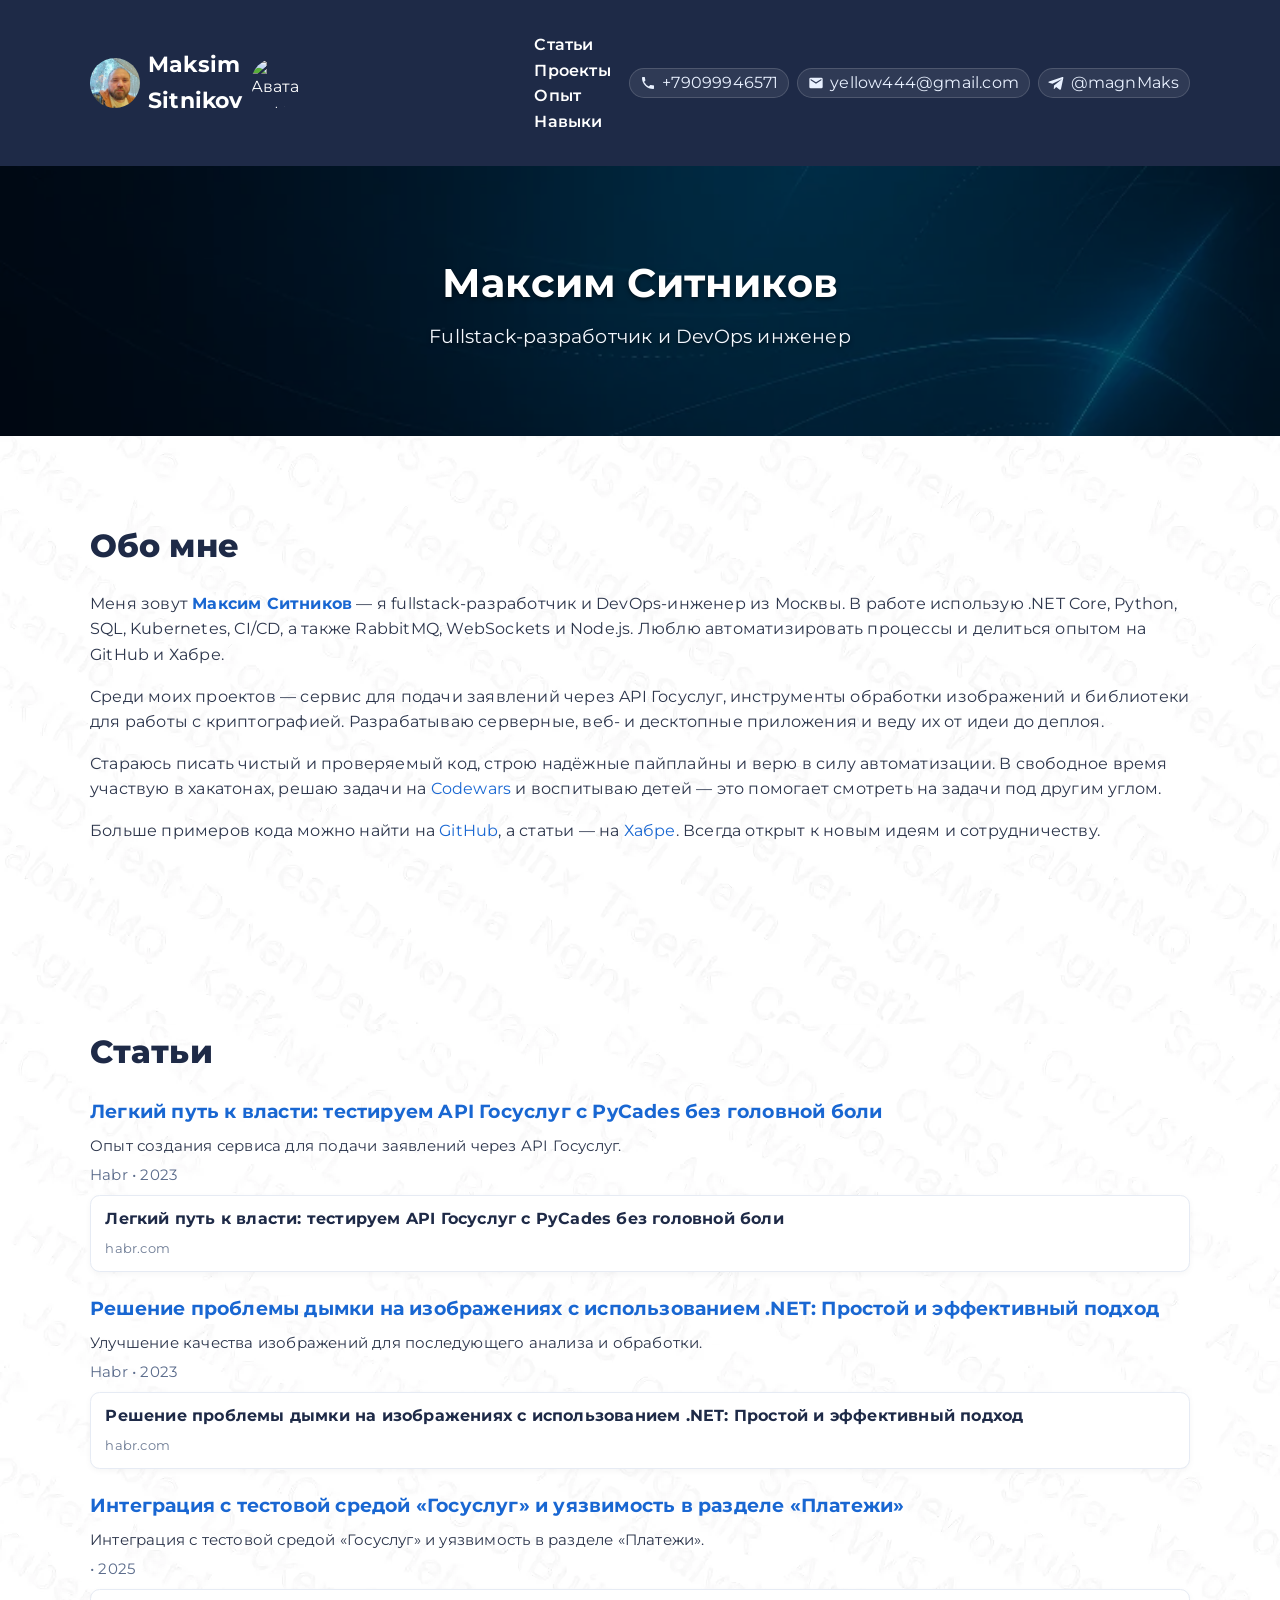
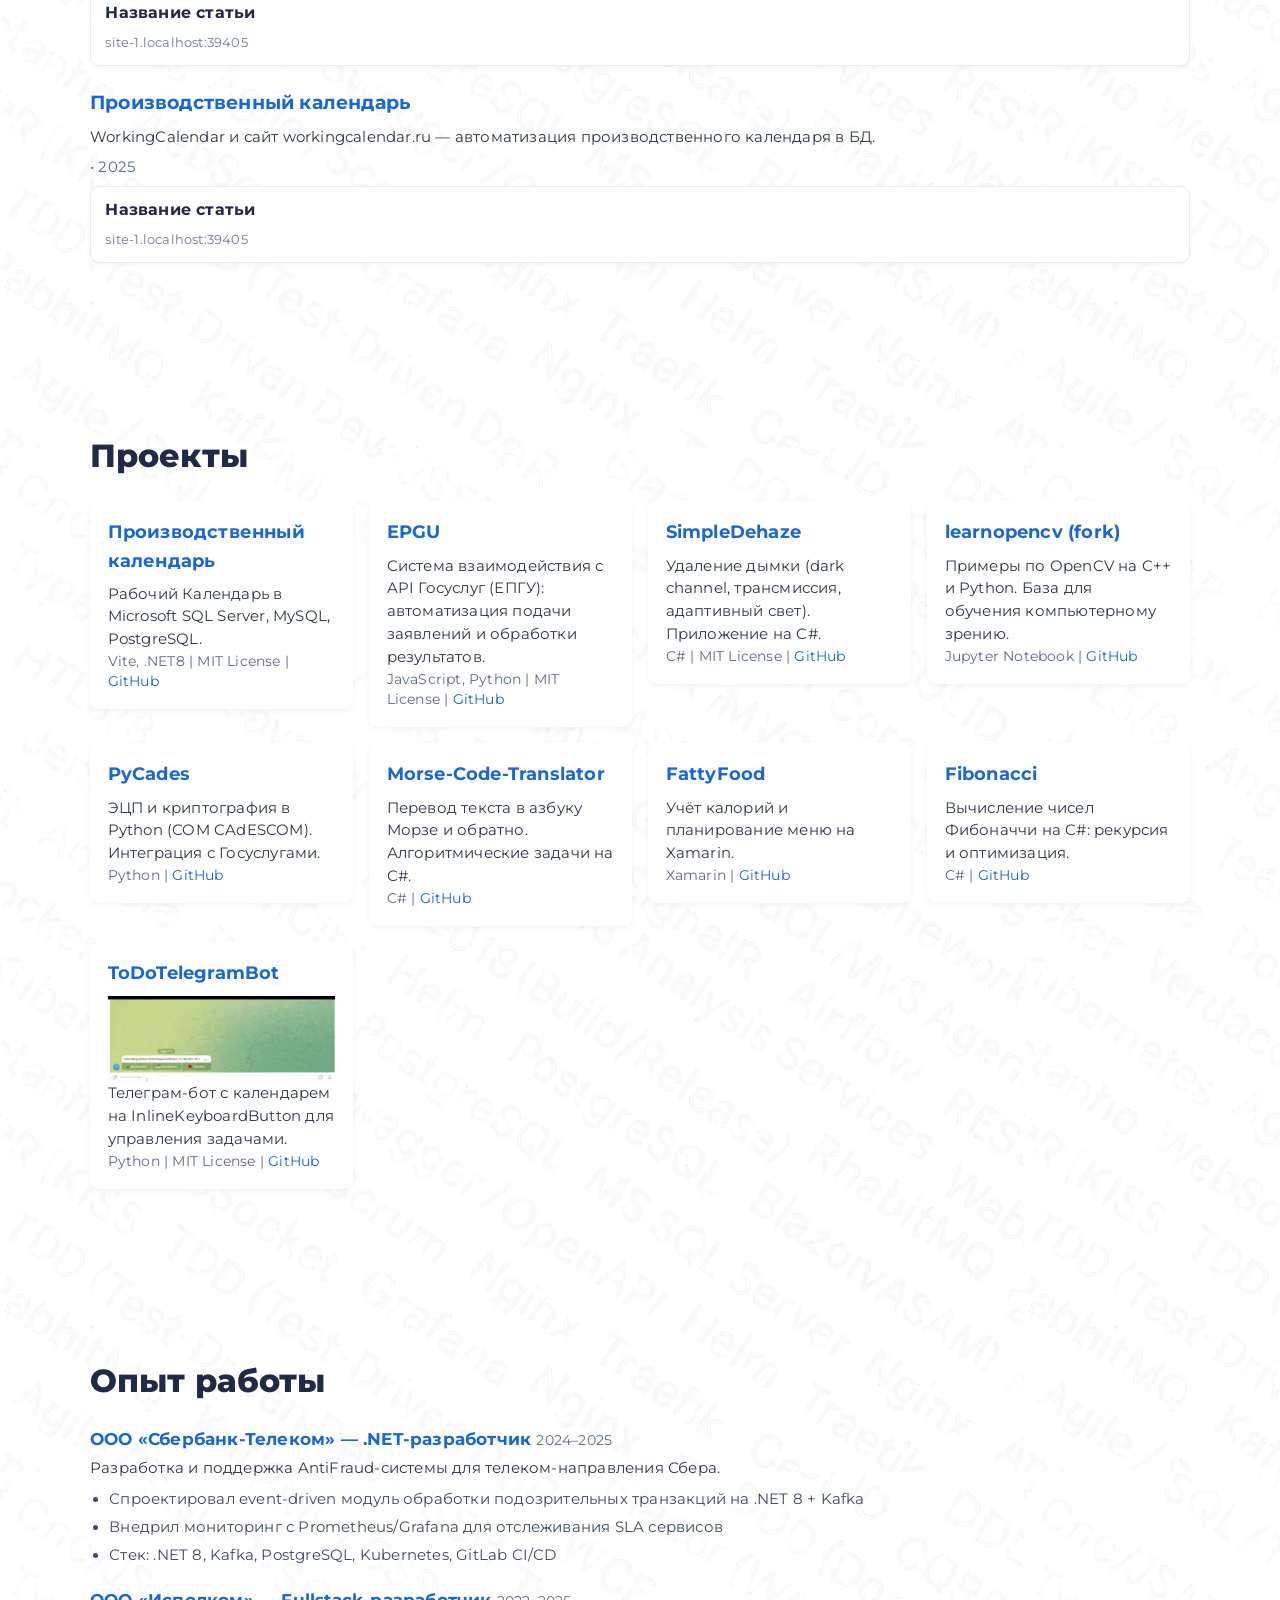
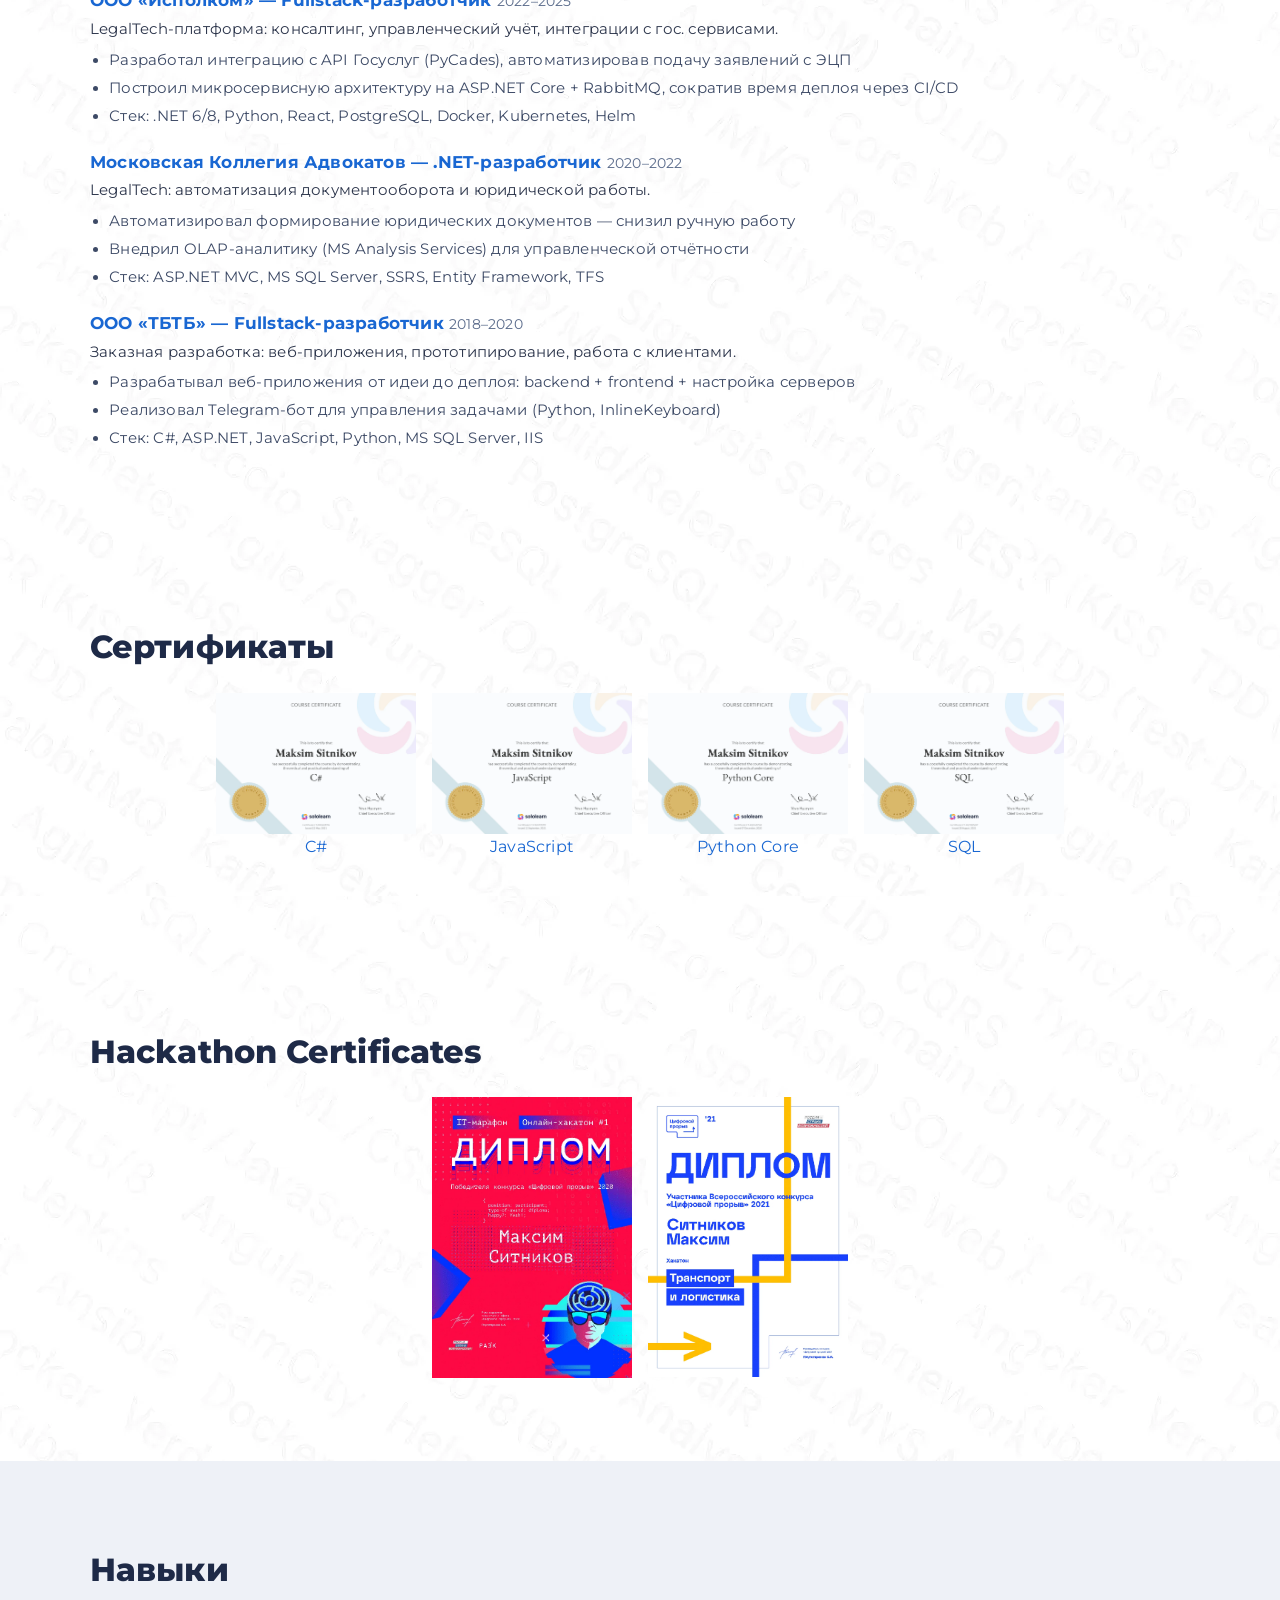
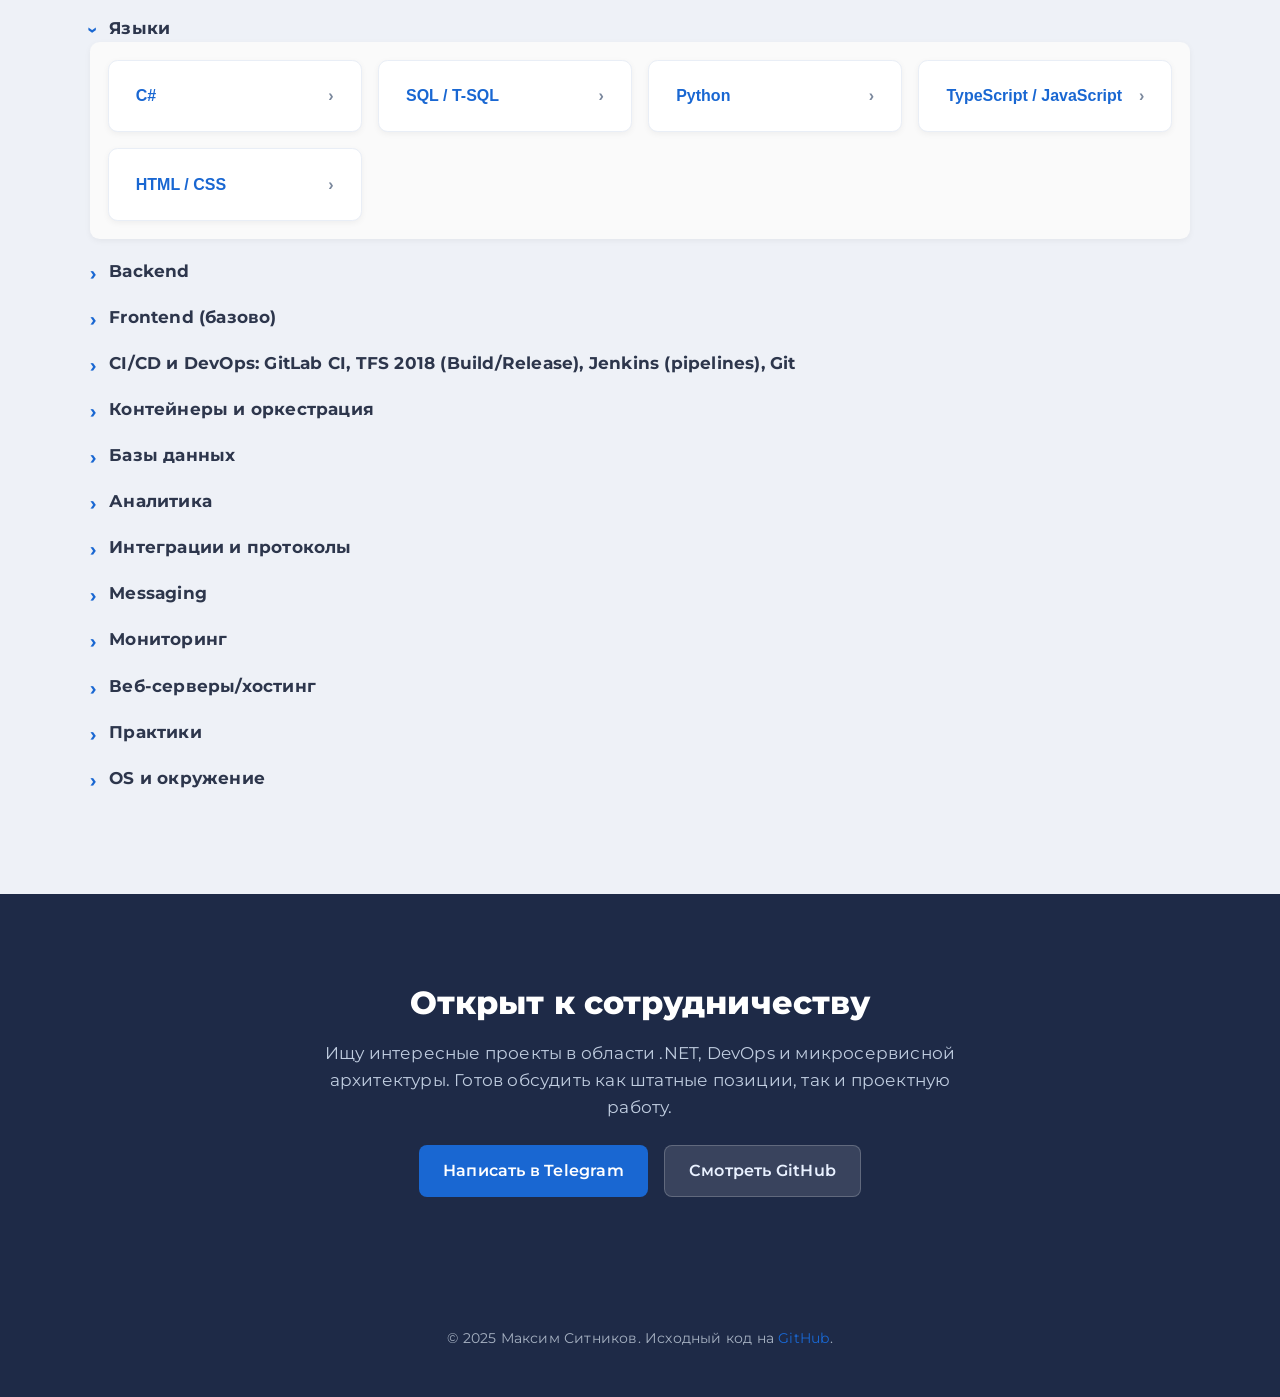
==== commit 7591e2e0: "latest" ====
--- a/index.html
+++ b/index.html
@@ -1,39 +1,62 @@
 <!DOCTYPE html>
 <html lang="ru">
   <head>
-    <!-- Yandex.Metrika counter -->
-    <script type="text/javascript">
-      (function (m, e, t, r, i, k, a) {
-        m[i] =
-          m[i] ||
-          function () {
-            (m[i].a = m[i].a || []).push(arguments);
-          };
-        m[i].l = 1 * new Date();
-        for (var j = 0; j < document.scripts.length; j++) {
-          if (document.scripts[j].src === r) {
-            return;
-          }
-        }
-        (k = e.createElement(t)),
-          (a = e.getElementsByTagName(t)[0]),
-          (k.async = 1),
-          (k.src = r),
-          a.parentNode.insertBefore(k, a);
-      })(
-        window,
-        document,
-        "script",
-        "https://mc.yandex.ru/metrika/tag.js?id=103887739",
-        "ym"
-      );
-      ym(103887739, "init", {
-        ssr: true,
-        clickmap: true,
-        accurateTrackBounce: true,
-        trackLinks: true,
-      });
+    <meta charset="UTF-8" />
+    <meta name="viewport" content="width=device-width, initial-scale=1, viewport-fit=cover" />
+    <title>Максим Ситников — Fullstack .NET Developer | DevOps | yellow444</title>
+
+    <!-- SEO -->
+    <meta name="description" content="Максим Ситников — Fullstack .NET/Python разработчик и DevOps-инженер. Kubernetes, CI/CD, микросервисы. 7+ лет опыта. Портфолио, проекты и статьи." />
+    <meta name="keywords" content=".NET, C#, Python, Kubernetes, CI/CD, SQL, Docker, DevOps, Fullstack, микросервисы, ASP.NET Core" />
+    <meta name="author" content="Максим Ситников" />
+    <link rel="canonical" href="https://yellow444.github.io/" />
+
+    <!-- Open Graph -->
+    <meta property="og:type" content="website" />
+    <meta property="og:title" content="Максим Ситников — Fullstack .NET Developer | DevOps" />
+    <meta property="og:description" content="Fullstack .NET/Python разработчик и DevOps-инженер. Kubernetes, CI/CD, микросервисы. 7+ лет опыта." />
+    <meta property="og:image" content="https://yellow444.github.io/images/maksim.png" />
+    <meta property="og:url" content="https://yellow444.github.io/" />
+    <meta property="og:locale" content="ru_RU" />
+
+    <!-- Twitter Card -->
+    <meta name="twitter:card" content="summary" />
+    <meta name="twitter:title" content="Максим Ситников — Fullstack .NET Developer" />
+    <meta name="twitter:description" content="Портфолио .NET/Python разработчика и DevOps-инженера" />
+    <meta name="twitter:image" content="https://yellow444.github.io/images/maksim.png" />
+
+    <!-- Theme -->
+    <meta name="theme-color" content="#1e2a47" />
+
+    <!-- Structured Data -->
+    <script type="application/ld+json">
+    {
+      "@context": "https://schema.org",
+      "@type": "Person",
+      "name": "Максим Ситников",
+      "alternateName": "yellow444",
+      "url": "https://yellow444.github.io",
+      "image": "https://yellow444.github.io/images/maksim.png",
+      "jobTitle": "Fullstack Developer / DevOps Engineer",
+      "knowsAbout": [".NET", "C#", "Python", "Kubernetes", "Docker", "CI/CD", "PostgreSQL", "ASP.NET Core", "Kafka", "RabbitMQ"],
+      "sameAs": [
+        "https://github.com/yellow444",
+        "https://t.me/magnMaks",
+        "https://habr.com/ru/users/maksim_sitnikov/"
+      ]
+    }
     </script>
+
+    <!-- Fonts -->
+    <link rel="preconnect" href="https://fonts.googleapis.com" />
+    <link rel="preconnect" href="https://fonts.gstatic.com" crossorigin />
+    <link href="https://fonts.googleapis.com/css2?family=Montserrat:wght@400;600;700&display=swap" rel="stylesheet" />
+
+    <!-- Styles -->
+    <link rel="stylesheet" href="./style.css" />
+
+    <!-- Analytics (async) -->
+    <script src="./scripts/analytics.js" defer></script>
     <noscript>
       <div>
         <img
@@ -43,18 +66,6 @@
         />
       </div>
     </noscript>
-    <!-- /Yandex.Metrika counter -->
-    <meta charset="UTF-8" />
-    <meta name="viewport" content="width=device-width, initial-scale=1, viewport-fit=cover" />
-    <meta name="description" content="Краткое описание портфолио и ключевых навыков" />
-    <meta name="keywords" content=".NET, C#, Python, Kubernetes, CI/CD, SQL" />
-    <meta property="og:title" content="Максим Ситников — yellow444" />
-    <meta property="og:description" content="Краткое описание портфолио и ключевых навыков" />
-    <meta property="og:image" content="https://yellow444.github.io/images/maksim.png" />
-    <meta property="og:url" content="https://yellow444.github.io" />
-    <title>Максим Ситников — yellow444</title>
-    <link href="https://fonts.googleapis.com/css2?family=Montserrat:wght@400;600;700&display=swap" rel="stylesheet" />
-    <link rel="stylesheet" href="./style.css" />
   </head>
   <body>
     <!-- Навигационная панель -->
@@ -64,15 +75,18 @@
         <div class="logo-container">
           <div class="logo-placeholder">
             <!-- Кликабельное фото с превью -->
-            <img
-              id="previewImg"
-              alt="Фото Максима Ситникова"
-              src="images/maksim.png"
-              width="512"
-              height="512"
-              class="logo-image logo-image--clickable"
-              decoding="async"
-            />
+            <picture>
+              <source srcset="images/maksim.webp" type="image/webp" />
+              <img
+                id="previewImg"
+                alt="Фото Максима Ситникова"
+                src="images/maksim.png"
+                width="256"
+                height="256"
+                class="logo-image logo-image--clickable"
+                decoding="async"
+              />
+            </picture>
             <a href="/#hero" class="logo-link" tooltip="Перейти к контактам"><h1 class="logo">Maksim<br/>Sitnikov</h1></a>
             <a href="/#hero" class="logo-link" aria-label="GitHub avatar">
               <img
@@ -91,19 +105,19 @@
         <!-- МЕНЮ -->
         <div id="menu-placeholder"></div>
 
-        <!-- КОНТАКТЫ СПРАВА -->
+        <!-- КОНТАКТЫ СПРАВА (обфусцированы от спам-ботов) -->
         <div class="header-contacts" aria-label="Контакты">
-          <a class="contact-chip" href="tel:+79099946571" aria-label="Позвонить">
+          <a class="contact-chip" data-contact="dGVsOis3OTA5OTk0NjU3MQ==" data-label="Kzc5MDk5OTQ2NTcx" aria-label="Позвонить" href="#">
             <svg viewBox="0 0 24 24" aria-hidden="true">
               <path d="M6.62 10.79a15.05 15.05 0 006.59 6.59l2.2-2.2a1 1 0 011.02-.24 11.36 11.36 0 003.56.57 1 1 0 011 1V20a1 1 0 01-1 1A17 17 0 013 4a1 1 0 011-1h2.5a1 1 0 011 1 11.36 11.36 0 00.57 3.56 1 1 0 01-.24 1.02l-2.2 2.2z"/>
             </svg>
-            <span>+7 909 994-65-71</span>
+            <span class="contact-text">Телефон</span>
           </a>
-          <a class="contact-chip" href="mailto:yellow444@gmail.com" aria-label="Написать Email">
+          <a class="contact-chip" data-contact="bWFpbHRvOnllbGxvdzQ0NEBnbWFpbC5jb20=" data-label="eWVsbG93NDQ0QGdtYWlsLmNvbQ==" aria-label="Написать Email" href="#">
             <svg viewBox="0 0 24 24" aria-hidden="true">
               <path d="M20 4H4a2 2 0 00-2 2v12a2 2 0 002 2h16a2 2 0 002-2V6a2 2 0 00-2-2zm0 4l-8 5-8-5V6l8 5 8-5v2z"/>
             </svg>
-            <span>yellow444@gmail.com</span>
+            <span class="contact-text">Email</span>
           </a>
           <a class="contact-chip" href="https://t.me/magnMaks" target="_blank" rel="noopener noreferrer" aria-label="Написать в Telegram">
             <svg viewBox="0 0 24 24" aria-hidden="true">
@@ -287,7 +301,10 @@
           <div class="project-card">
             <a href="https://t.me/todo123456789bot"><h3>ToDoTelegramBot</h3></a>
             <div class="project-img">
-              <img src="images/ToDoTelegramBotOnInlineKeyboardButton.gif" alt="ToDoTelegramBot" />
+              <picture>
+                <source srcset="images/ToDoTelegramBotOnInlineKeyboardButton.webp" type="image/webp" />
+                <img src="images/ToDoTelegramBotOnInlineKeyboardButton.gif" alt="ToDoTelegramBot" loading="lazy" decoding="async" />
+              </picture>
             </div>
             <p>Телеграм-бот с календарем на InlineKeyboardButton для управления задачами.</p>
             <p class="project-meta">
@@ -306,19 +323,39 @@
         <div class="experience-list">
           <div class="experience-item">
             <h3>ООО «Сбербанк-Телеком» — .NET-разработчик <span class="years">2024–2025</span></h3>
-            <p>Системы AntiFraud.</p>
+            <p>Разработка и поддержка AntiFraud-системы для телеком-направления Сбера.</p>
+            <ul class="experience-details">
+              <li>Спроектировал event-driven модуль обработки подозрительных транзакций на .NET 8 + Kafka</li>
+              <li>Внедрил мониторинг с Prometheus/Grafana для отслеживания SLA сервисов</li>
+              <li>Стек: .NET 8, Kafka, PostgreSQL, Kubernetes, GitLab CI/CD</li>
+            </ul>
           </div>
           <div class="experience-item">
             <h3>ООО «Исполком» — Fullstack-разработчик <span class="years">2022–2025</span></h3>
-            <p>LegalTech-платформы, консалтинг, управленческий учёт.</p>
+            <p>LegalTech-платформа: консалтинг, управленческий учёт, интеграции с гос. сервисами.</p>
+            <ul class="experience-details">
+              <li>Разработал интеграцию с API Госуслуг (PyCades), автоматизировав подачу заявлений с ЭЦП</li>
+              <li>Построил микросервисную архитектуру на ASP.NET Core + RabbitMQ, сократив время деплоя через CI/CD</li>
+              <li>Стек: .NET 6/8, Python, React, PostgreSQL, Docker, Kubernetes, Helm</li>
+            </ul>
           </div>
           <div class="experience-item">
             <h3>Московская Коллегия Адвокатов — .NET-разработчик <span class="years">2020–2022</span></h3>
-            <p>LegalTech. Автоматизация и оптимизация юридической работы.</p>
+            <p>LegalTech: автоматизация документооборота и юридической работы.</p>
+            <ul class="experience-details">
+              <li>Автоматизировал формирование юридических документов — снизил ручную работу</li>
+              <li>Внедрил OLAP-аналитику (MS Analysis Services) для управленческой отчётности</li>
+              <li>Стек: ASP.NET MVC, MS SQL Server, SSRS, Entity Framework, TFS</li>
+            </ul>
           </div>
           <div class="experience-item">
             <h3>ООО «ТБТБ» — Fullstack-разработчик <span class="years">2018–2020</span></h3>
-            <p>Проекты на заказ, общение с заказчиками и быстрые прототипы.</p>
+            <p>Заказная разработка: веб-приложения, прототипирование, работа с клиентами.</p>
+            <ul class="experience-details">
+              <li>Разрабатывал веб-приложения от идеи до деплоя: backend + frontend + настройка серверов</li>
+              <li>Реализовал Telegram-бот для управления задачами (Python, InlineKeyboard)</li>
+              <li>Стек: C#, ASP.NET, JavaScript, Python, MS SQL Server, IIS</li>
+            </ul>
           </div>
         </div>
       </div>
@@ -329,20 +366,32 @@
       <div class="container">
         <h2>Сертификаты</h2>
         <div class="certificates">
-          <div style="display: flex; flex-direction: column; align-items: center">
-            <img src="images/skill-c-sharp.png" alt="C# certificate" />
+          <div class="cert-item">
+            <picture>
+              <source srcset="images/skill-c-sharp.webp" type="image/webp" />
+              <img src="images/skill-c-sharp.png" alt="C# certificate" loading="lazy" decoding="async" />
+            </picture>
             <a href="https://www.sololearn.com/certificates/CT-XBOZ6PJW" target="_blank" rel="noopener noreferrer">C#</a>
           </div>
-          <div style="display: flex; flex-direction: column; align-items: center">
-            <img src="images/skill-JavaScript.png" alt="JavaScript certificate" />
+          <div class="cert-item">
+            <picture>
+              <source srcset="images/skill-JavaScript.webp" type="image/webp" />
+              <img src="images/skill-JavaScript.png" alt="JavaScript certificate" loading="lazy" decoding="async" />
+            </picture>
             <a href="https://www.sololearn.com/certificates/CT-FANMITW9" target="_blank" rel="noopener noreferrer">JavaScript</a>
           </div>
-          <div style="display: flex; flex-direction: column; align-items: center">
-            <img src="images/skill-python-core.png" alt="Python Core certificate" />
+          <div class="cert-item">
+            <picture>
+              <source srcset="images/skill-python-core.webp" type="image/webp" />
+              <img src="images/skill-python-core.png" alt="Python Core certificate" loading="lazy" decoding="async" />
+            </picture>
             <a href="https://www.sololearn.com/certificates/CT-2QK4AYGB" target="_blank" rel="noopener noreferrer">Python Core</a>
           </div>
-          <div style="display: flex; flex-direction: column; align-items: center">
-            <img src="images/skill-SQL.png" alt="SQL" />
+          <div class="cert-item">
+            <picture>
+              <source srcset="images/skill-SQL.webp" type="image/webp" />
+              <img src="images/skill-SQL.png" alt="SQL certificate" loading="lazy" decoding="async" />
+            </picture>
             <a href="https://www.sololearn.com/certificates/CT-1Q7DENXP" target="_blank" rel="noopener noreferrer">SQL</a>
           </div>
         </div>
@@ -354,11 +403,17 @@
       <div class="container">
         <h2>Hackathon Certificates</h2>
         <div class="hack-block">
-          <div style="display: flex; flex-direction: column; align-items: center">
-            <img src="images/hack-certificate-2020.png" alt="Hackathon certificate" />
-          </div>
-          <div style="display: flex; flex-direction: column; align-items: center">
-            <img src="images/hack-certificate-2021.png" alt="Hackathon certificate" />
+          <div class="cert-item">
+            <picture>
+              <source srcset="images/hack-certificate-2020.webp" type="image/webp" />
+              <img src="images/hack-certificate-2020.png" alt="Hackathon certificate 2020" loading="lazy" decoding="async" />
+            </picture>
+          </div>
+          <div class="cert-item">
+            <picture>
+              <source srcset="images/hack-certificate-2021.webp" type="image/webp" />
+              <img src="images/hack-certificate-2021.png" alt="Hackathon certificate 2021" loading="lazy" decoding="async" />
+            </picture>
           </div>
         </div>
       </div>
@@ -1667,234 +1722,35 @@
         </details>
       </div>
     </section>
+    <!-- CTA-секция -->
+    <section id="contact" class="section cta-section" role="region" aria-label="Связаться">
+      <div class="container cta-container">
+        <h2>Открыт к сотрудничеству</h2>
+        <p>Ищу интересные проекты в области .NET, DevOps и микросервисной архитектуры. Готов обсудить как штатные позиции, так и проектную работу.</p>
+        <div class="cta-buttons">
+          <a class="cta-btn cta-btn--primary" href="https://t.me/magnMaks" target="_blank" rel="noopener noreferrer">
+            Написать в Telegram
+          </a>
+          <a class="cta-btn cta-btn--secondary" href="https://github.com/yellow444" target="_blank" rel="noopener noreferrer">
+            Смотреть GitHub
+          </a>
+        </div>
+      </div>
+    </section>
+
+    <!-- Футер -->
+    <footer class="site-footer">
+      <div class="container">
+        <p>&copy; 2025 Максим Ситников. Исходный код на <a href="https://github.com/yellow444/yellow444.github.io" target="_blank" rel="noopener noreferrer">GitHub</a>.</p>
+      </div>
+    </footer>
+
     <!-- Плавающая кнопка «Наверх» -->
     <a href="#top" id="backToTopBtn" class="floating-btn" aria-label="Наверх">↑ Наверх</a>
 
-    <!-- Подключение меню (если у вас был внешний фрагмент) -->
-    <script>
-      (async function injectMenu() {
-        try {
-          const resp = await fetch('./partials/menu.html', { cache: 'no-cache' });
-          if (!resp.ok) return;
-          const html = await resp.text();
-          const container = document.getElementById('menu-placeholder');
-          if (!container) return;
-          container.innerHTML = html;
-          const ev = new Event('menuLoaded');
-          document.dispatchEvent(ev);
-        } catch {}
-      })();
-    </script>
-
-    <!-- Скрипты: бургер + «Наверх» + превью изображений + тень при скролле -->
-    <script>
-      // После загрузки меню (из menu.html)
-      document.addEventListener("menuLoaded", () => {
-        const toggle = document.getElementById("menuToggle");
-        const nav = document.getElementById("mainNav");
-        if (toggle && nav) {
-          toggle.addEventListener("click", () => {
-            const isOpen = nav.classList.toggle("open");
-            toggle.setAttribute("aria-expanded", isOpen ? "true" : "false");
-            document.body.classList.toggle("no-scroll-nav", isOpen);
-          });
-          nav.addEventListener("click", (e) => {
-            if (e.target.tagName === "A" && nav.classList.contains("open")) {
-              nav.classList.remove("open");
-              toggle.setAttribute("aria-expanded", "false");
-              document.body.classList.remove("no-scroll-nav");
-            }
-          });
-        }
-      });
-
-      // Кнопка «Наверх»
-      (function () {
-        const btn = document.getElementById("backToTopBtn");
-        window.addEventListener("scroll", function () {
-          btn.style.display = window.scrollY > 50 ? "block" : "none";
-        });
-        btn.style.display = "none";
-        btn.addEventListener("click", function (e) {
-          e.preventDefault();
-          window.scrollTo({ top: 0, behavior: "smooth" });
-        });
-      })();
-
-      // Модальное превью изображений (аватар/сертификаты)
-      (function () {
-        const modal = document.getElementById("imgModal");
-        const modalImg = document.getElementById("modalImg");
-        const closeBtn = document.getElementById("modalClose");
-
-        function openModalWithSrc(src) {
-          modal.style.display = "block";
-          modal.setAttribute("aria-hidden", "false");
-          modalImg.src = src;
-          document.body.classList.add("no-scroll");
-          closeBtn.focus();
-        }
-        function closeModal() {
-          modal.style.display = "none";
-          modal.setAttribute("aria-hidden", "true");
-          modalImg.removeAttribute("src");
-          document.body.classList.remove("no-scroll");
-        }
-
-        modalImg.addEventListener("click", closeModal);
-
-        const previewImg = document.getElementById("previewImg");
-        if (previewImg) {
-          previewImg.classList.add("logo-image--clickable");
-          previewImg.addEventListener("click", () => openModalWithSrc(previewImg.src));
-        }
-
-        document.querySelectorAll(".certificates img, .hack-block img").forEach((img) => {
-          img.style.cursor = "zoom-in";
-          img.addEventListener("click", () => openModalWithSrc(img.src));
-        });
-
-        document.getElementById("modalClose").addEventListener("click", closeModal);
-        document.addEventListener("keydown", (e) => { if (e.key === "Escape") closeModal(); });
-        modal.addEventListener("click", (e) => { if (e.target === modal) closeModal(); });
-      })();
-
-      // Тень у шапки при скролле
-      (function () {
-        const header = document.querySelector(".site-header");
-        const onScroll = () => {
-          if (window.scrollY > 4) header.classList.add("scrolled");
-          else header.classList.remove("scrolled");
-        };
-        onScroll();
-        window.addEventListener("scroll", onScroll, { passive: true });
-      })();
-    </script>
-
-    <!-- ======= OpenGraph Превью для «Статьи» (клиентская реализация, без ключей) ======= -->
-    <script>
-      (function OGPreview() {
-        /** Утилиты **/
-        const abs = (url) => {
-          const a = document.createElement('a'); a.href = url; return a.href;
-        };
-        const text = (s, n=180) => (s || '').replace(/\s+/g,' ').trim().slice(0, n);
-
-        /** Парсинг OG из HTML-текста. Без DOMParser (он здесь тоже можно, но мы берём проще/надёжнее) */
-        function extractOG(html, pageUrl) {
-          const get = (prop) => {
-            const re = new RegExp(`<meta[^>]+property=["']${prop}["'][^>]+content=["']([^"']+)["']`, 'i');
-            const m = html.match(re);
-            return m ? m[1] : '';
-          };
-          const og = {
-            title: get('og:title') || '',
-            desc:  get('og:description') || '',
-            img:   get('og:image') || '',
-            site:  get('og:site_name') || '',
-            url:   get('og:url') || pageUrl
-          };
-          // Канонические / твиттер-резервы
-          if (!og.title) {
-            const m = html.match(/<title[^>]*>([^<]+)<\/title>/i);
-            og.title = m ? m[1] : '';
-          }
-          if (!og.desc) {
-            const m = html.match(/<meta[^>]+name=["']description["'][^>]+content=["']([^"']+)["']/i);
-            og.desc = m ? m[1] : '';
-          }
-          if (!og.img) {
-            const m = html.match(/<meta[^>]+name=["']twitter:image["'][^>]+content=["']([^"']+)["']/i);
-            og.img = m ? m[1] : '';
-          }
-          // Абсолютные URL
-          og.url = abs(og.url || pageUrl);
-          if (og.img && !/^https?:\/\//i.test(og.img)) {
-            try {
-              const u = new URL(og.url);
-              og.img = `${u.protocol}//${u.host}${og.img.startsWith('/') ? og.img : '/'+og.img}`;
-            } catch {}
-          }
-          if (!og.site) {
-            try { og.site = new URL(og.url).host.replace(/^www\./,''); } catch {}
-          }
-          og.title = text(og.title, 160);
-          og.desc  = text(og.desc, 220);
-          return og;
-        }
-
-        /** Рендер карточки внутрь .og-card */
-        function renderCard(box, og) {
-          const hasImage = !!og.img;
-          box.innerHTML = `
-            <a class="og-link" href="${og.url}" target="_blank" rel="noopener noreferrer" aria-label="${og.title}">
-              ${hasImage ? `<div class="og-thumb"><img src="${og.img}" alt="" loading="lazy" decoding="async"></div>` : ''}
-              <div class="og-body ${hasImage ? '' : 'og-body--noimg'}">
-                <div class="og-title">${og.title || 'Ссылка'}</div>
-                ${og.desc ? `<div class="og-desc">${og.desc}</div>` : ''}
-                <div class="og-site">${og.site || (new URL(og.url).host)}</div>
-              </div>
-            </a>
-          `;
-          box.hidden = false;
-        }
-
-        /** Загрузка HTML через публичный кэширующий прокси с CORS (без API-ключей) */
-        async function loadHtmlThroughProxy(url) {
-          // r.jina.ai поддерживает CORS и быстро отдаёт текст страницы
-          const proxyUrl = `https://r.jina.ai/http://${url.replace(/^https?:\/\//,'')}`;
-          const resp = await fetch(proxyUrl, { mode: 'cors', cache: 'force-cache' });
-          if (!resp.ok) throw new Error('Bad status: ' + resp.status);
-          return await resp.text();
-        }
-
-        /** Обработка всех статей */
-        async function enhanceArticles() {
-          const items = document.querySelectorAll('#articles .article-item');
-          for (const item of items) {
-            try {
-              const a = item.querySelector('h3 a');
-              const box = item.querySelector('.og-card');
-              if (!a || !box) continue;
-              const url = a.href;
-
-              // 1) Пытаемся получить OG
-              let html = '';
-              try {
-                html = await loadHtmlThroughProxy(url);
-              } catch (e) {
-                // Фолбэк без прокси (вдруг у ссылки уже стоят CORS-заголовки)
-                try {
-                  const r = await fetch(url, { mode: 'cors' });
-                  if (r.ok) html = await r.text();
-                } catch {}
-              }
-
-              if (html) {
-                const og = extractOG(html, url);
-                // Если метаданные совсем пустые — делаем минимальную карточку
-                if (!og.title && !og.desc && !og.img) {
-                  renderCard(box, { url, title: a.textContent.trim(), desc: '', img: '', site: new URL(url).host });
-                } else {
-                  renderCard(box, og);
-                }
-              } else {
-                // Фолбэк: домен/заголовок
-                renderCard(box, { url, title: a.textContent.trim(), desc: '', img: '', site: new URL(url).host });
-              }
-            } catch (e) {
-              // Мягко деградируем: ничего не ломаем
-              // console.debug('OG preview error:', e);
-            }
-          }
-        }
-
-        if (document.readyState === 'loading') {
-          document.addEventListener('DOMContentLoaded', enhanceArticles, { once: true });
-        } else {
-          enhanceArticles();
-        }
-      })();
-    </script>
+    <!-- Скрипты (вынесены в отдельные файлы для кеширования) -->
+    <script src="./scripts/loadMenu.js" defer></script>
+    <script src="./scripts/ui.js" defer></script>
+    <script src="./scripts/og-preview.js" defer></script>
   </body>
 </html>
--- a/style.css
+++ b/style.css
@@ -25,7 +25,11 @@
 
 html {
   height: 200%;
-  background: url('images/back.png') repeat;
+  background: url('images/back.webp') repeat;
+  background-image: image-set(
+    url('images/back.webp') type('image/webp'),
+    url('images/back.png') type('image/png')
+  );
 }
 
 body {
@@ -208,7 +212,11 @@
   position: relative;
   height: calc(30 * var(--vh));
   min-height: 120px;
-  background-image: url('images/background.png');
+  background-image: url('images/background.webp');
+  background-image: image-set(
+    url('images/background.webp') type('image/webp'),
+    url('images/background.png') type('image/png')
+  );
   background-size: cover;
   background-position: center;
   display: grid;
@@ -653,14 +661,140 @@
   display: none !important;
 }
 
-html {
-  -webkit-font-smoothing: antialiased;
-  -moz-osx-font-smoothing: grayscale;
-}
-
-body {
-  font-feature-settings: "tnum" 0;
-  letter-spacing: .2px;
+/* ===== EXPERIENCE DETAILS ===== */
+.experience-details {
+  margin: .5rem 0 0 1.2rem;
+  padding: 0;
+  font-size: .93rem;
+  line-height: 1.55;
+  color: #3d4a66;
+}
+
+.experience-details li {
+  margin-bottom: .3rem;
+}
+
+.years {
+  font-weight: 400;
+  color: #5a6b8b;
+  font-size: .9rem;
+}
+
+/* ===== CERT-ITEM (вместо inline стилей) ===== */
+.cert-item {
+  display: flex;
+  flex-direction: column;
+  align-items: center;
+}
+
+/* ===== SKILLS GROUP (details/summary) ===== */
+.skills-group {
+  margin-bottom: 1.2rem;
+}
+
+.skills-group summary {
+  cursor: pointer;
+  list-style: none;
+}
+
+.skills-group summary::-webkit-details-marker {
+  display: none;
+}
+
+.skills-group summary::marker {
+  display: none;
+  content: "";
+}
+
+.group-title {
+  position: relative;
+  padding-left: 1.2rem;
+}
+
+.group-title::before {
+  content: "›";
+  position: absolute;
+  left: 0;
+  font-size: 1.2rem;
+  font-weight: 700;
+  color: var(--brand);
+  transition: transform .16s ease;
+}
+
+.skills-group[open] .group-title::before {
+  transform: rotate(90deg);
+}
+
+.group-title h3 {
+  display: inline;
+  font-size: 1.05rem;
+  font-weight: 700;
+  color: var(--text);
+}
+
+/* ===== CTA СЕКЦИЯ ===== */
+.cta-section {
+  background: var(--header);
+  color: #fff;
+  text-align: center;
+}
+
+.cta-container {
+  max-width: 640px;
+}
+
+.cta-section h2 {
+  color: #fff;
+  margin-bottom: .75rem;
+}
+
+.cta-section p {
+  color: #c0cde0;
+  font-size: 1.05rem;
+  line-height: 1.6;
+  margin-bottom: 1.5rem;
+}
+
+.cta-buttons {
+  display: flex;
+  gap: 1rem;
+  justify-content: center;
+  flex-wrap: wrap;
+}
+
+.cta-btn {
+  display: inline-flex;
+  align-items: center;
+  padding: .75rem 1.5rem;
+  border-radius: .5rem;
+  font-weight: 600;
+  font-size: 1rem;
+  text-decoration: none;
+  transition: background .15s ease, transform .12s ease;
+}
+
+.cta-btn:hover {
+  text-decoration: none;
+  transform: translateY(-1px);
+}
+
+.cta-btn--primary {
+  background: var(--brand);
+  color: #fff;
+}
+
+.cta-btn--primary:hover {
+  background: #1452a3;
+}
+
+.cta-btn--secondary {
+  background: rgba(255, 255, 255, .12);
+  color: #e9f1ff;
+  border: 1px solid rgba(255, 255, 255, .2);
+}
+
+.cta-btn--secondary:hover {
+  background: rgba(255, 255, 255, .18);
 }
 
 #skills h2 {
@@ -745,30 +879,115 @@
     display: none;
   }
 }
-
 /* ===== СЕРТИФИКАТЫ ===== */
 .certificates {
-  display: flex;
-  flex-wrap: wrap;
-  gap: 1rem;
-  justify-content: center;
-}
-
+display: flex;
+flex-wrap: wrap;
+gap: 1rem;
+justify-content: center;
+}
 .certificates img {
-  width: 200px;
-  height: auto;
-}
-
+width: 200px;
+height: auto;
+min-width: 0;
+}
 /* ===== ХАКАТОНЫ ===== */
 .hack-block {
-  display: flex;
-  flex-wrap: wrap;
-  gap: 1rem;
-  justify-content: center;
-}
-
+display: flex;
+flex-wrap: wrap;
+gap: 1rem;
+justify-content: center;
+}
 .hack-block img {
-  width: 200px;
-  height: auto;
-  cursor: pointer;
+width: 200px;
+height: auto;
+cursor: pointer;
+min-width: 0;
+}
+
+/* ===== ТЁМНАЯ ТЕМА ===== */
+@media (prefers-color-scheme: dark) {
+  :root {
+    --bg: #121827;
+    --text: #e0e4ed;
+    --brand: #4dabf7;
+    --brand-soft: #339af0;
+    --header: #0d1117;
+    --tooltip-bg: #1e2a47;
+    --tooltip-text: #ffffff;
+  }
+
+  html {
+    background-color: #0d1117;
+  }
+
+  body {
+    color: var(--text);
+  }
+
+  section h2 {
+    color: #e0e4ed;
+  }
+
+  .section-alt {
+    background: #1a2035;
+  }
+
+  .skill-card,
+  .project-card {
+    background: #1e2a3e;
+    border-color: #2d3a52;
+  }
+
+  .skill-card:hover {
+    box-shadow: 0 8px 22px rgba(0, 0, 0, .3);
+    border-color: #3d4e6e;
+  }
+
+  .hard-skills-grid {
+    background: #1a2035;
+    box-shadow: 0 2px 6px rgba(0, 0, 0, .2);
+  }
+
+  .skill-content {
+    border-top-color: #2d3a52;
+  }
+
+  .og-card {
+    background: #1e2a3e;
+    border-color: #2d3a52;
+  }
+
+  .og-thumb {
+    background: #1a2035;
+    border-right-color: #2d3a52;
+  }
+
+  .og-title {
+    color: #e0e4ed;
+  }
+
+  .og-desc {
+    color: #a0b0c8;
+  }
+
+  .experience-details {
+    color: #a0b0c8;
+  }
+
+  .project-card .project-meta {
+    color: #8899b0;
+  }
+
+  .article-meta {
+    color: #8899b0;
+  }
+
+  .group-title h3 {
+    color: #e0e4ed;
+  }
+
+  .site-footer {
+    background: #0d1117;
+  }
 }
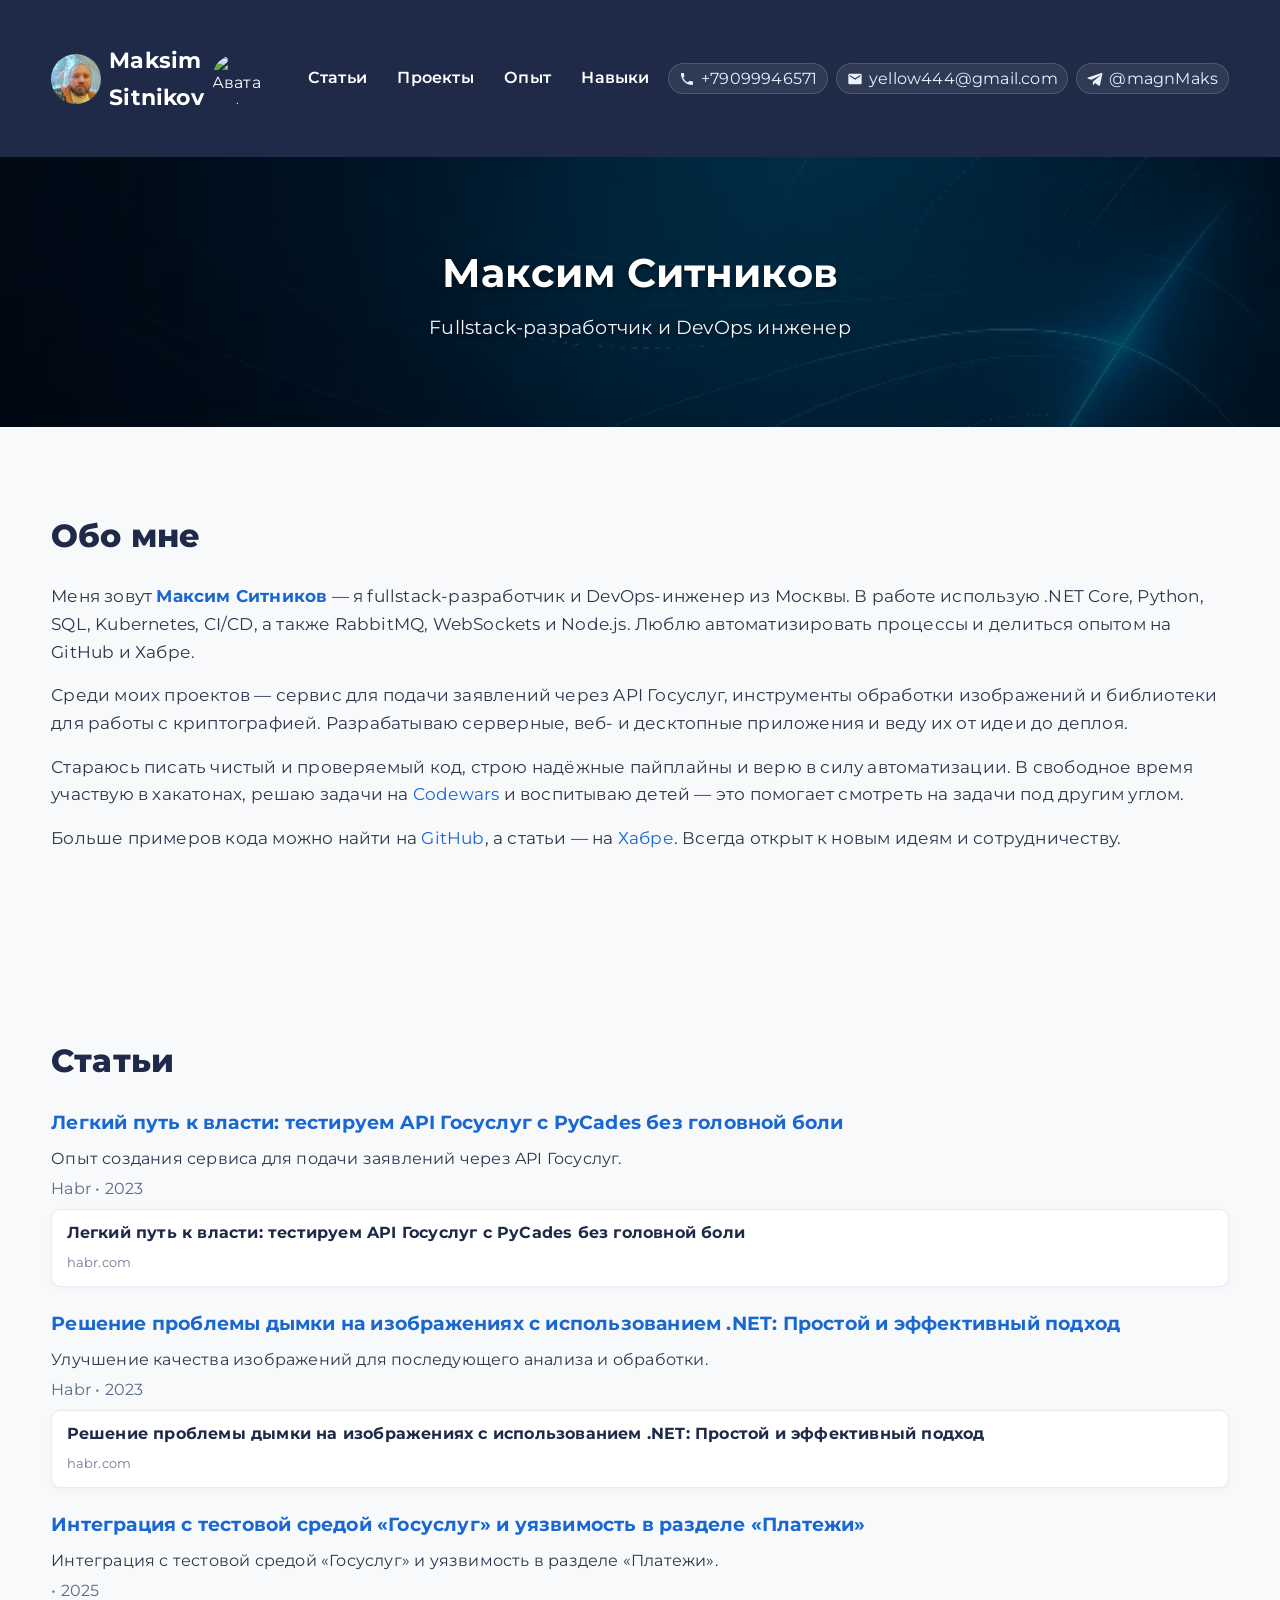
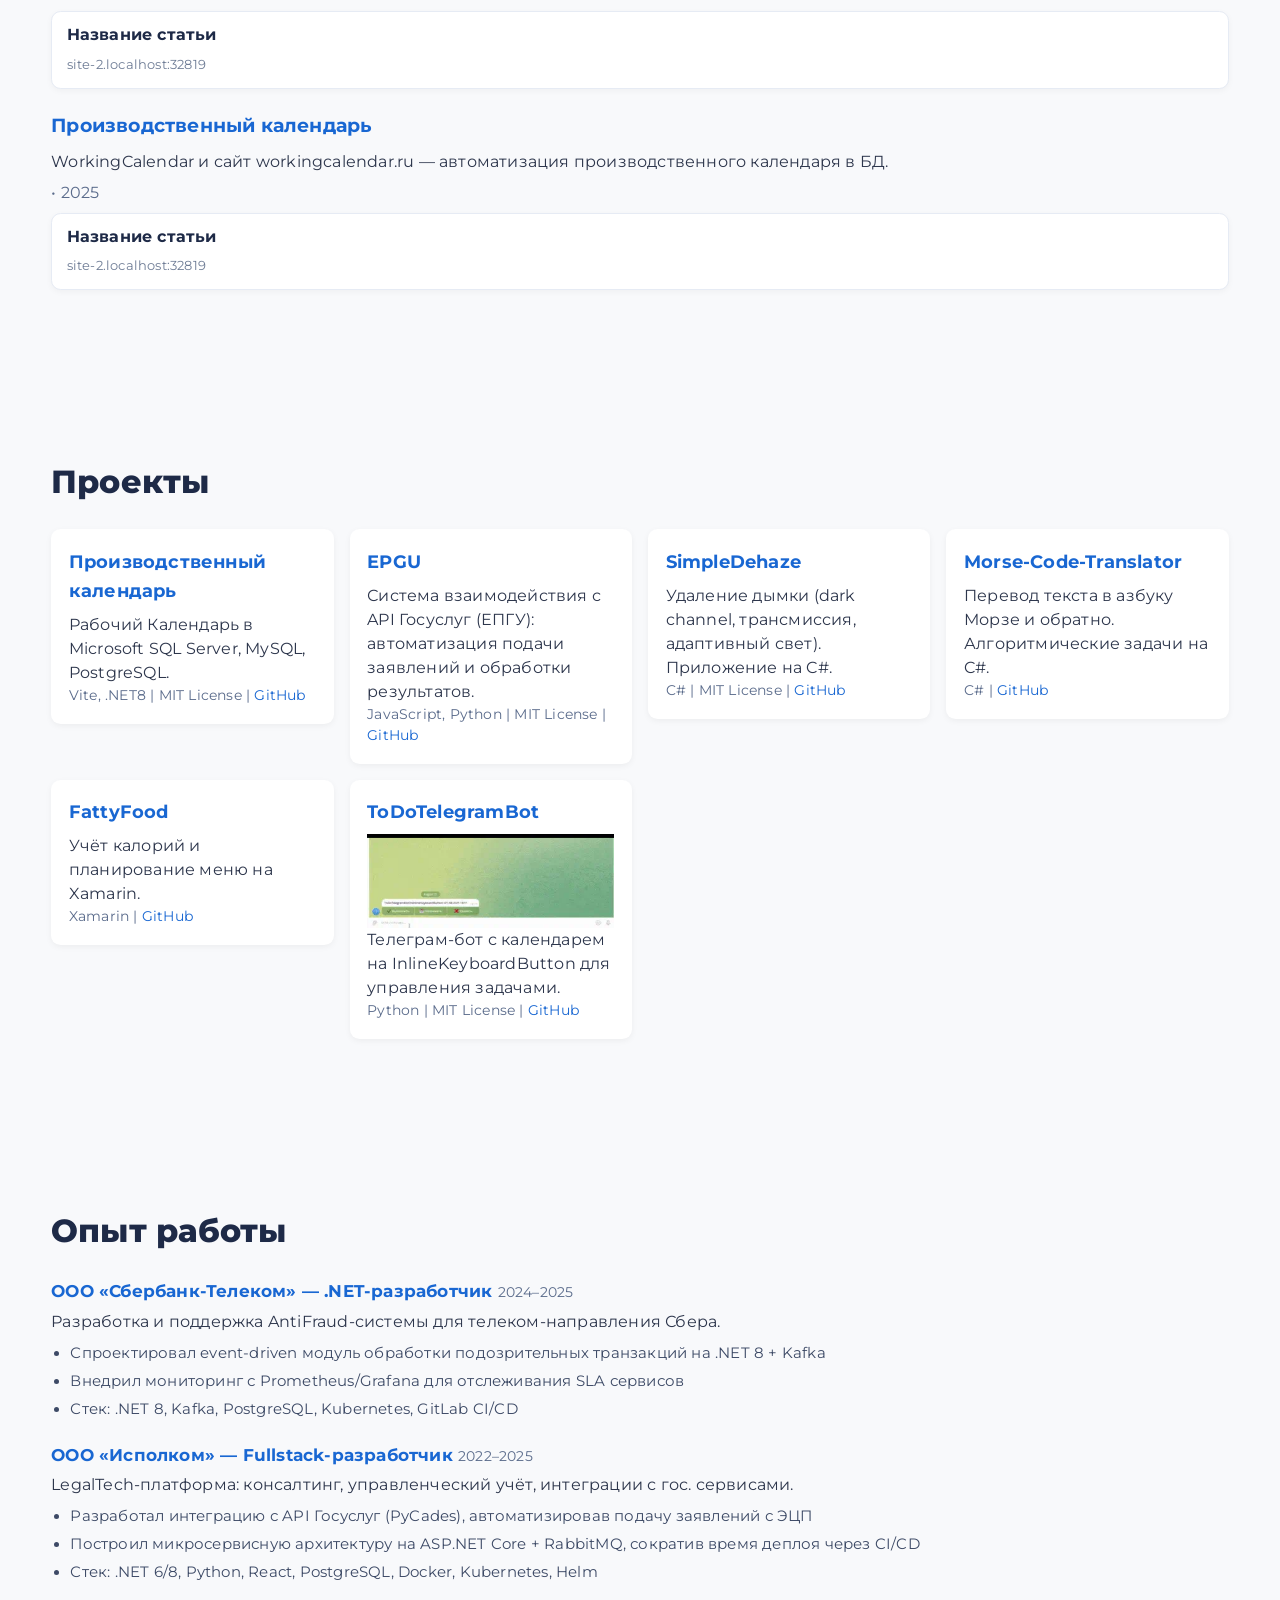
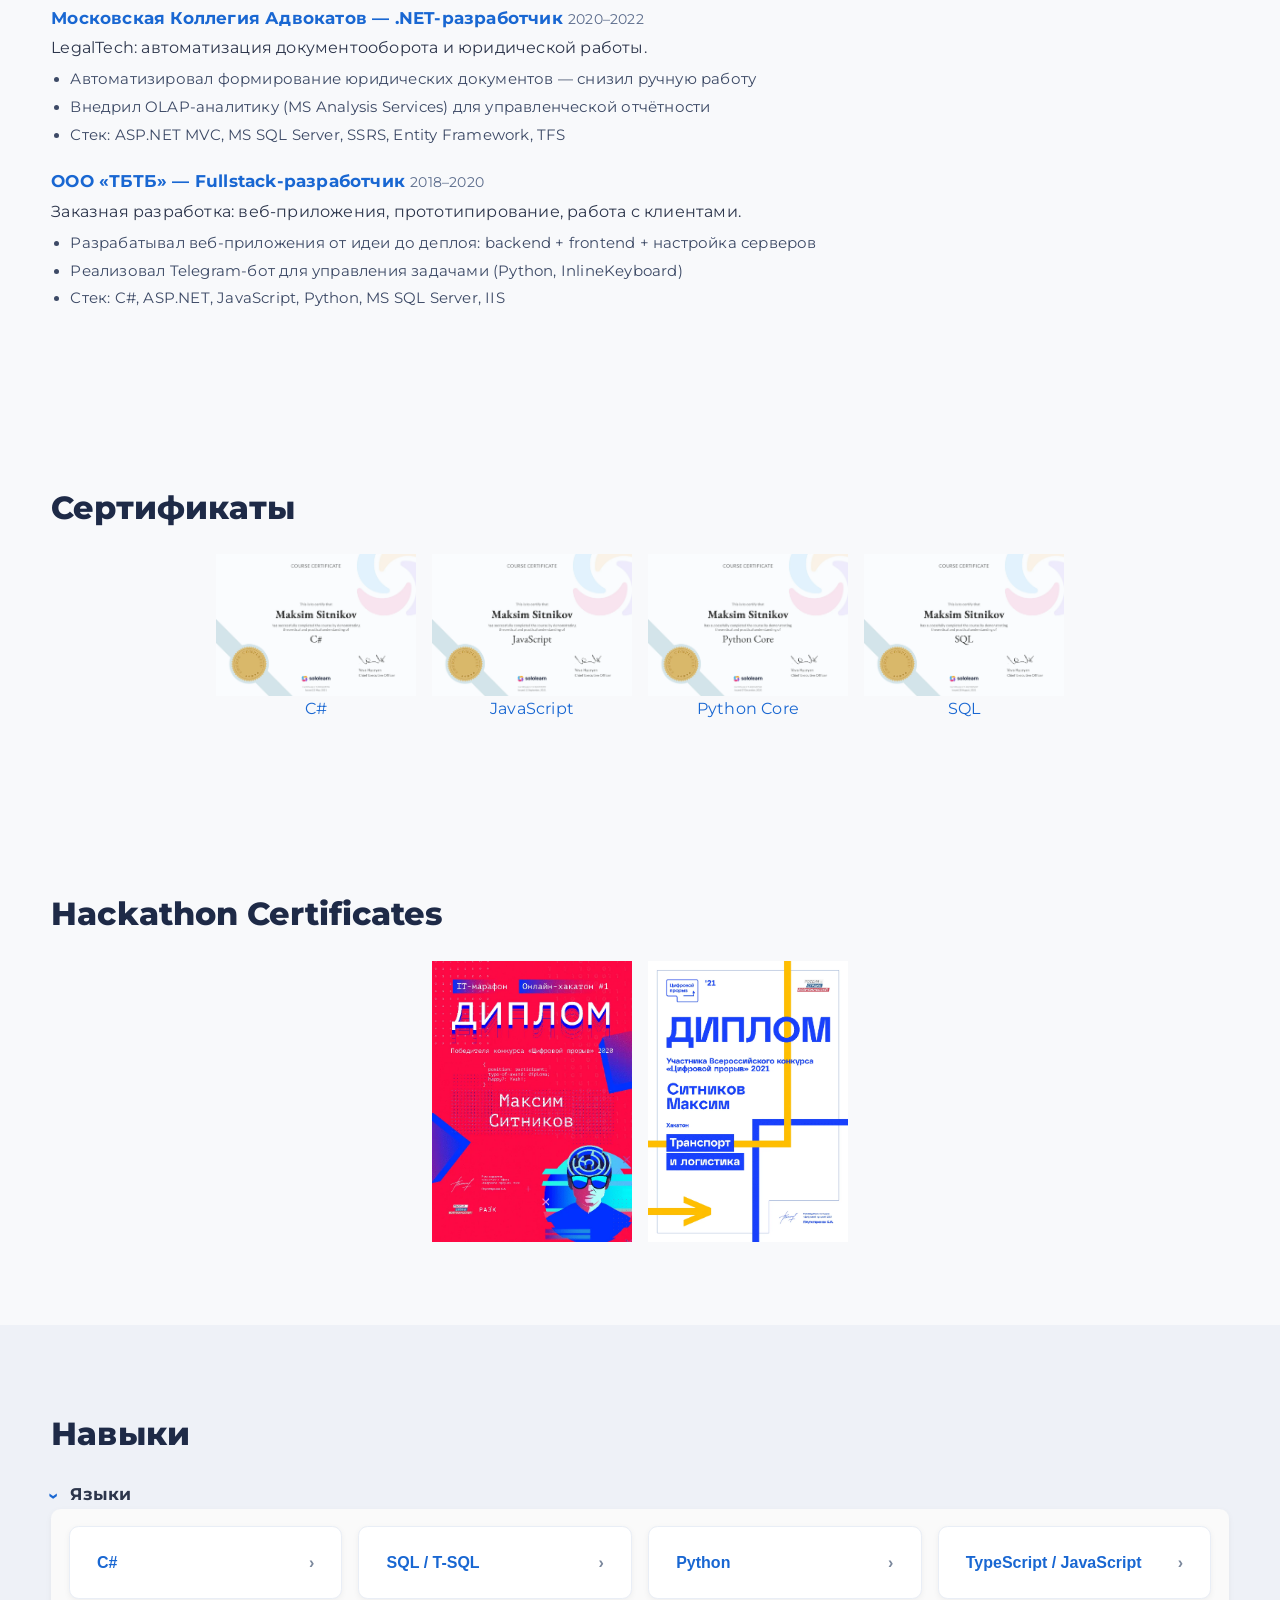
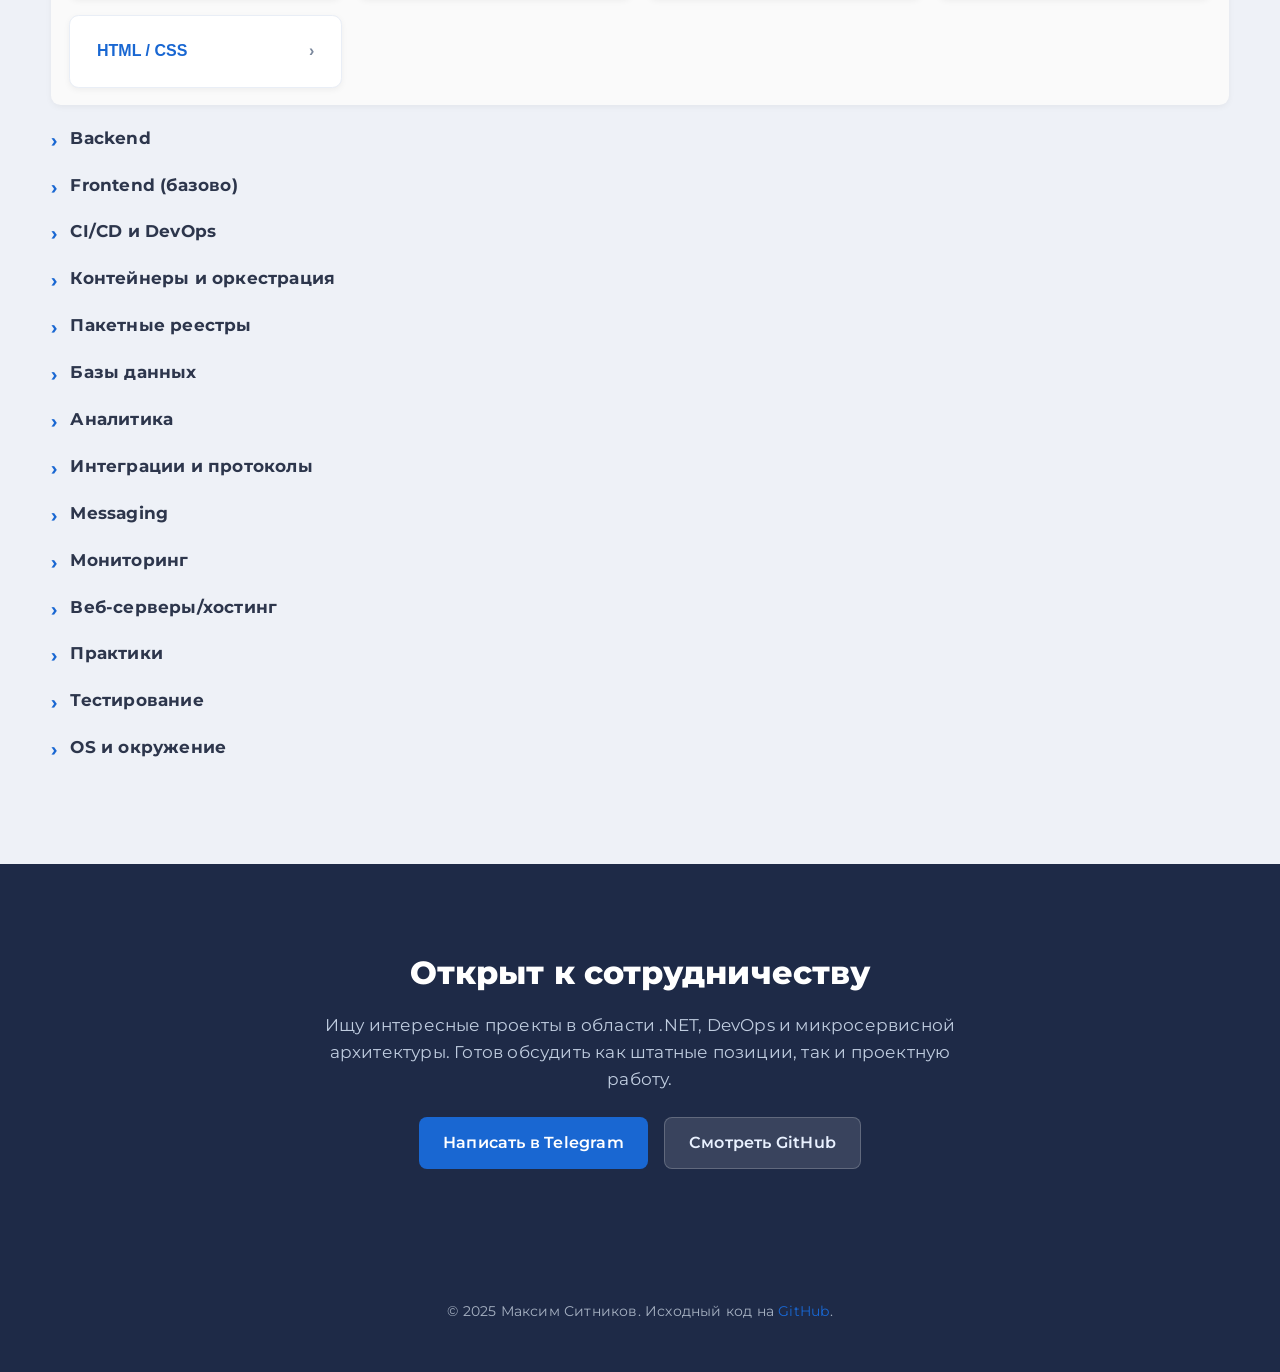
==== commit c8ebe2b7: "latest" ====
--- a/index.html
+++ b/index.html
@@ -259,22 +259,6 @@
             </p>
           </div>
           <div class="project-card">
-            <a href="https://opencv.org"><h3>learnopencv (fork)</h3></a>
-            <p>Примеры по OpenCV на C++ и Python. База для обучения компьютерному зрению.</p>
-            <p class="project-meta">
-              Jupyter Notebook |
-              <a href="https://github.com/yellow444/learnopencv" target="_blank" rel="noopener noreferrer">GitHub</a>
-            </p>
-          </div>
-          <div class="project-card">
-            <a href="https://docs.cryptopro.ru/cades/pycades"><h3>PyCades</h3></a>
-            <p>ЭЦП и криптография в Python (COM CAdESCOM). Интеграция с Госуслугами.</p>
-            <p class="project-meta">
-              Python |
-              <a href="https://github.com/yellow444/pycades" target="_blank" rel="noopener noreferrer">GitHub</a>
-            </p>
-          </div>
-          <div class="project-card">
             <a href="https://www.codewars.com/kata/59c13bb070a3b70098000041"><h3>Morse-Code-Translator</h3></a>
             <p>Перевод текста в азбуку Морзе и обратно. Алгоритмические задачи на C#.</p>
             <p class="project-meta">
@@ -288,14 +272,6 @@
             <p class="project-meta">
               Xamarin |
               <a href="https://github.com/yellow444/FattyFood" target="_blank" rel="noopener noreferrer">GitHub</a>
-            </p>
-          </div>
-          <div class="project-card">
-            <a href="https://www.codewars.com/kata/53d40c1e2f13e331fc000c26"><h3>Fibonacci</h3></a>
-            <p>Вычисление чисел Фибоначчи на C#: рекурсия и оптимизация.</p>
-            <p class="project-meta">
-              C# |
-              <a href="https://github.com/yellow444/Fibonacci" target="_blank" rel="noopener noreferrer">GitHub</a>
             </p>
           </div>
           <div class="project-card">
@@ -795,10 +771,7 @@
         <!-- CI/CD и DevOps -->
         <details class="skills-group">
           <summary class="group-title">
-            <h3>
-              CI/CD и DevOps: GitLab CI, TFS 2018 (Build/Release), Jenkins
-              (pipelines), Git
-            </h3>
+            <h3>CI/CD и DevOps</h3>
           </summary>
           <div class="skills-grid">
             <div class="skill-card" data-skill="gitlabci">
@@ -916,6 +889,66 @@
                 <p>
                   Конфигурация билдов, артефакты, параметры, интеграция с
                   VCS/Issue-трекерами.
+                </p>
+              </div>
+            </div>
+
+            <div class="skill-card" data-skill="ado-agents">
+              <button
+                class="skill-title"
+                type="button"
+                aria-expanded="false"
+                aria-controls="skill-ado"
+              >
+                Azure DevOps
+              </button>
+              <div class="skill-tooltip" role="tooltip">
+                Пулы агентов, пайплайны, артефакты.
+              </div>
+              <div class="skill-content" id="skill-ado" hidden>
+                <p>
+                  Конфигурация агентов Windows/Linux, маркеры, параллельные
+                  сборки, безопасность секретов, YAML-пайплайны.
+                </p>
+              </div>
+            </div>
+
+            <div class="skill-card" data-skill="octopus">
+              <button
+                class="skill-title"
+                type="button"
+                aria-expanded="false"
+                aria-controls="skill-octopus"
+              >
+                Octopus Deploy
+              </button>
+              <div class="skill-tooltip" role="tooltip">
+                Автоматизация деплоя и управление релизами.
+              </div>
+              <div class="skill-content" id="skill-octopus" hidden>
+                <p>
+                  Проекты, окружения, переменные, Runbooks, интеграция с
+                  CI-серверами, Tenants.
+                </p>
+              </div>
+            </div>
+
+            <div class="skill-card" data-skill="ghactions">
+              <button
+                class="skill-title"
+                type="button"
+                aria-expanded="false"
+                aria-controls="skill-ghactions"
+              >
+                GitHub Actions
+              </button>
+              <div class="skill-tooltip" role="tooltip">
+                CI/CD в экосистеме GitHub.
+              </div>
+              <div class="skill-content" id="skill-ghactions" hidden>
+                <p>
+                  Workflows, matrix builds, reusable actions, secrets, деплой на
+                  GitHub Pages и Docker Registry.
                 </p>
               </div>
             </div>
@@ -948,41 +981,22 @@
               </div>
             </div>
 
-            <div class="skill-card" data-skill="verdaccio">
-              <button
-                class="skill-title"
-                type="button"
-                aria-expanded="false"
-                aria-controls="skill-verdaccio"
-              >
-                Verdaccio
-              </button>
-              <div class="skill-tooltip" role="tooltip">
-                Локальный npm-реестр.
-              </div>
-              <div class="skill-content" id="skill-verdaccio" hidden>
-                <p>
-                  Настройка и использование Verdaccio для кэширования
-                  npm-пакетов.
-                </p>
-              </div>
-            </div>
-
-            <div class="skill-card" data-skill="nuget">
-              <button
-                class="skill-title"
-                type="button"
-                aria-expanded="false"
-                aria-controls="skill-nuget"
-              >
-                NuGet
-              </button>
-              <div class="skill-tooltip" role="tooltip">
-                Управление пакетами для .NET.
-              </div>
-              <div class="skill-content" id="skill-nuget" hidden>
-                <p>
-                  Создание и публикация NuGet-пакетов, работа с .nuspec файлами.
+            <div class="skill-card" data-skill="compose">
+              <button
+                class="skill-title"
+                type="button"
+                aria-expanded="false"
+                aria-controls="skill-compose"
+              >
+                Docker Compose
+              </button>
+              <div class="skill-tooltip" role="tooltip">
+                Оркестрация контейнеров для разработки.
+              </div>
+              <div class="skill-content" id="skill-compose" hidden>
+                <p>
+                  Многоконтейнерные среды, сети, volumes, override-файлы,
+                  профили для dev/test/prod.
                 </p>
               </div>
             </div>
@@ -1043,6 +1057,72 @@
                 <p>
                   Ingress-ресурсы, аннотации, cert-manager, балансировка и
                   безопасность.
+                </p>
+              </div>
+            </div>
+          </div>
+        </details>
+
+        <!-- Пакетные реестры -->
+        <details class="skills-group">
+          <summary class="group-title"><h3>Пакетные реестры</h3></summary>
+          <div class="skills-grid">
+            <div class="skill-card" data-skill="nuget">
+              <button
+                class="skill-title"
+                type="button"
+                aria-expanded="false"
+                aria-controls="skill-nuget"
+              >
+                NuGet
+              </button>
+              <div class="skill-tooltip" role="tooltip">
+                Управление .NET-пакетами.
+              </div>
+              <div class="skill-content" id="skill-nuget" hidden>
+                <p>
+                  Создание и публикация NuGet-пакетов, работа с .nuspec,
+                  частные фиды.
+                </p>
+              </div>
+            </div>
+
+            <div class="skill-card" data-skill="verdaccio">
+              <button
+                class="skill-title"
+                type="button"
+                aria-expanded="false"
+                aria-controls="skill-verdaccio"
+              >
+                Verdaccio
+              </button>
+              <div class="skill-tooltip" role="tooltip">
+                Локальный npm-реестр.
+              </div>
+              <div class="skill-content" id="skill-verdaccio" hidden>
+                <p>
+                  Настройка и использование Verdaccio для кэширования
+                  npm-пакетов и приватных модулей.
+                </p>
+              </div>
+            </div>
+
+            <div class="skill-card" data-skill="harbor">
+              <button
+                class="skill-title"
+                type="button"
+                aria-expanded="false"
+                aria-controls="skill-harbor"
+              >
+                Harbor / Docker Registry
+              </button>
+              <div class="skill-tooltip" role="tooltip">
+                Приватные реестры Docker-образов.
+              </div>
+              <div class="skill-content" id="skill-harbor" hidden>
+                <p>
+                  Хранение и управление Docker-образами, сканирование
+                  уязвимостей, репликация между площадками.
                 </p>
               </div>
             </div>
@@ -1131,6 +1211,46 @@
                 </p>
               </div>
             </div>
+
+            <div class="skill-card" data-skill="redis">
+              <button
+                class="skill-title"
+                type="button"
+                aria-expanded="false"
+                aria-controls="skill-redis"
+              >
+                Redis
+              </button>
+              <div class="skill-tooltip" role="tooltip">
+                Кэширование, сессии, Pub/Sub.
+              </div>
+              <div class="skill-content" id="skill-redis" hidden>
+                <p>
+                  Кэширование данных, распределённые блокировки, Pub/Sub,
+                  Streams, Sentinel/Cluster.
+                </p>
+              </div>
+            </div>
+
+            <div class="skill-card" data-skill="elasticsearch">
+              <button
+                class="skill-title"
+                type="button"
+                aria-expanded="false"
+                aria-controls="skill-elastic"
+              >
+                Elasticsearch
+              </button>
+              <div class="skill-tooltip" role="tooltip">
+                Полнотекстовый поиск и аналитика логов.
+              </div>
+              <div class="skill-content" id="skill-elastic" hidden>
+                <p>
+                  Индексы, маппинги, агрегации, Kibana-дашборды, ELK-стек для
+                  логирования.
+                </p>
+              </div>
+            </div>
           </div>
         </details>
 
@@ -1280,19 +1400,19 @@
               </div>
             </div>
 
-            <div class="skill-card" data-skill="ngcp ">
-              <button
-                class="skill-title"
-                type="button"
-                aria-expanded="false"
-                aria-controls="skill-ngcp "
+            <div class="skill-card" data-skill="ngcp">
+              <button
+                class="skill-title"
+                type="button"
+                aria-expanded="false"
+                aria-controls="skill-ngcp"
               >
                 NGCP
               </button>
               <div class="skill-tooltip" role="tooltip">
                 Протокол управления.
               </div>
-              <div class="skill-content" id="skill-ngcp " hidden>
+              <div class="skill-content" id="skill-ngcp" hidden>
                 <p>Расширенный протокол управления RTPengine.</p>
               </div>
             </div>
@@ -1425,6 +1545,46 @@
                 </p>
               </div>
             </div>
+
+            <div class="skill-card" data-skill="elk">
+              <button
+                class="skill-title"
+                type="button"
+                aria-expanded="false"
+                aria-controls="skill-elk"
+              >
+                ELK Stack
+              </button>
+              <div class="skill-tooltip" role="tooltip">
+                Централизованное логирование.
+              </div>
+              <div class="skill-content" id="skill-elk" hidden>
+                <p>
+                  Elasticsearch + Logstash + Kibana: сбор, парсинг и
+                  визуализация логов приложений и инфраструктуры.
+                </p>
+              </div>
+            </div>
+
+            <div class="skill-card" data-skill="jaeger">
+              <button
+                class="skill-title"
+                type="button"
+                aria-expanded="false"
+                aria-controls="skill-jaeger"
+              >
+                Jaeger / OpenTelemetry
+              </button>
+              <div class="skill-tooltip" role="tooltip">
+                Распределённая трассировка.
+              </div>
+              <div class="skill-content" id="skill-jaeger" hidden>
+                <p>
+                  Трассировка запросов в микросервисах, интеграция OpenTelemetry
+                  SDK, анализ латентности.
+                </p>
+              </div>
+            </div>
           </div>
         </details>
 
@@ -1510,6 +1670,46 @@
                 </p>
               </div>
             </div>
+
+            <div class="skill-card" data-skill="apache">
+              <button
+                class="skill-title"
+                type="button"
+                aria-expanded="false"
+                aria-controls="skill-apache"
+              >
+                Apache HTTP Server
+              </button>
+              <div class="skill-tooltip" role="tooltip">
+                Классический веб-сервер, .htaccess, mod_rewrite.
+              </div>
+              <div class="skill-content" id="skill-apache" hidden>
+                <p>
+                  Виртуальные хосты, mod_proxy, mod_ssl, URL rewriting, .htaccess
+                  и управление доступом.
+                </p>
+              </div>
+            </div>
+
+            <div class="skill-card" data-skill="caddy">
+              <button
+                class="skill-title"
+                type="button"
+                aria-expanded="false"
+                aria-controls="skill-caddy"
+              >
+                Caddy
+              </button>
+              <div class="skill-tooltip" role="tooltip">
+                Автоматический HTTPS, zero-config сервер.
+              </div>
+              <div class="skill-content" id="skill-caddy" hidden>
+                <p>
+                  Автоматическое получение сертификатов, реверс-прокси,
+                  Caddyfile, API-управление.
+                </p>
+              </div>
+            </div>
           </div>
         </details>
 
@@ -1655,6 +1855,92 @@
           </div>
         </details>
 
+        <!-- Тестирование -->
+        <details class="skills-group">
+          <summary class="group-title"><h3>Тестирование</h3></summary>
+          <div class="skills-grid">
+            <div class="skill-card" data-skill="xunit">
+              <button
+                class="skill-title"
+                type="button"
+                aria-expanded="false"
+                aria-controls="skill-xunit"
+              >
+                xUnit / NUnit
+              </button>
+              <div class="skill-tooltip" role="tooltip">
+                Unit-тестирование .NET.
+              </div>
+              <div class="skill-content" id="skill-xunit" hidden>
+                <p>
+                  Unit-тесты, параметризованные тесты (Theory/TestCase),
+                  интеграция с CI, покрытие кода.
+                </p>
+              </div>
+            </div>
+
+            <div class="skill-card" data-skill="moq">
+              <button
+                class="skill-title"
+                type="button"
+                aria-expanded="false"
+                aria-controls="skill-moq"
+              >
+                Moq / NSubstitute
+              </button>
+              <div class="skill-tooltip" role="tooltip">
+                Мокирование зависимостей.
+              </div>
+              <div class="skill-content" id="skill-moq" hidden>
+                <p>
+                  Мок-объекты для unit-тестов, верификация вызовов, настройка
+                  возвращаемых значений.
+                </p>
+              </div>
+            </div>
+
+            <div class="skill-card" data-skill="selenium">
+              <button
+                class="skill-title"
+                type="button"
+                aria-expanded="false"
+                aria-controls="skill-selenium"
+              >
+                Selenium / Playwright
+              </button>
+              <div class="skill-tooltip" role="tooltip">
+                E2E-тестирование веб-приложений.
+              </div>
+              <div class="skill-content" id="skill-selenium" hidden>
+                <p>
+                  Автоматизация браузерных тестов, Page Object Model,
+                  параллельный запуск, CI-интеграция.
+                </p>
+              </div>
+            </div>
+
+            <div class="skill-card" data-skill="postman">
+              <button
+                class="skill-title"
+                type="button"
+                aria-expanded="false"
+                aria-controls="skill-postman"
+              >
+                Postman / Newman
+              </button>
+              <div class="skill-tooltip" role="tooltip">
+                Тестирование API.
+              </div>
+              <div class="skill-content" id="skill-postman" hidden>
+                <p>
+                  Коллекции запросов, окружения, автотесты, интеграция Newman в
+                  CI/CD-пайплайны.
+                </p>
+              </div>
+            </div>
+          </div>
+        </details>
+
         <!-- OS и окружение -->
         <details class="skills-group">
           <summary class="group-title"><h3>OS и окружение</h3></summary>
@@ -1699,25 +1985,6 @@
               </div>
             </div>
 
-            <div class="skill-card" data-skill="ado-agents">
-              <button
-                class="skill-title"
-                type="button"
-                aria-expanded="false"
-                aria-controls="skill-ado"
-              >
-                Azure DevOps агенты
-              </button>
-              <div class="skill-tooltip" role="tooltip">
-                Пулы агентов Windows/Linux для билдов и релизов.
-              </div>
-              <div class="skill-content" id="skill-ado" hidden>
-                <p>
-                  Конфигурация агентов, маркеры, параллельные сборки,
-                  безопасность секретов.
-                </p>
-              </div>
-            </div>
           </div>
         </details>
       </div>
@@ -1738,6 +2005,19 @@
       </div>
     </section>
 
+    <!-- Модалка для навыков -->
+    <div id="skillModal" class="skill-modal" aria-hidden="true" role="dialog" aria-labelledby="skillModalTitle">
+      <div class="skill-modal__overlay"></div>
+      <div class="skill-modal__dialog">
+        <button class="skill-modal__close" id="skillModalClose" aria-label="Закрыть">&times;</button>
+        <h3 class="skill-modal__title" id="skillModalTitle"></h3>
+        <p class="skill-modal__subtitle" id="skillModalSubtitle"></p>
+        <div class="skill-modal__body" id="skillModalBody"></div>
+        <div class="skill-modal__tags" id="skillModalTags"></div>
+        <div class="skill-modal__level" id="skillModalLevel"></div>
+      </div>
+    </div>
+
     <!-- Футер -->
     <footer class="site-footer">
       <div class="container">
--- a/style.css
+++ b/style.css
@@ -34,7 +34,7 @@
 
 body {
   font-family: 'Montserrat', sans-serif;
-  line-height: 1.6;
+  line-height: 1.65;
   letter-spacing: 0.2px;
   color: var(--text);
   background: transparent;
@@ -57,7 +57,7 @@
 }
 
 .container {
-  width: min(94%, 1100px);
+  width: min(92%, 1320px);
   margin-inline: auto;
   padding: 2rem 0;
 }
@@ -130,7 +130,7 @@
 /* Меню */
 .main-nav ul {
   list-style: none;
-  display: block;
+  display: flex;
   gap: 0.4rem;
 }
 
@@ -254,6 +254,7 @@
 /* ===== СЕКЦИИ ===== */
 .section {
   padding: clamp(2rem, 4vw, 4rem) 0;
+  background: var(--bg);
 }
 
 .section-alt {
@@ -270,7 +271,7 @@
 
 section#about p {
   margin-bottom: 1rem;
-  font-size: 1rem;
+  font-size: 1.05rem;
 }
 
 /* ===== СЕТКИ ===== */
@@ -405,7 +406,7 @@
 
 .skill-card p {
   margin: 0.35rem 0 0;
-  font-size: .95rem;
+  font-size: 1rem;
   line-height: 1.55;
 }
 
@@ -417,12 +418,12 @@
 }
 
 .project-card p {
-  font-size: .95rem;
+  font-size: 1rem;
   line-height: 1.5;
 }
 
 .project-card .project-meta {
-  font-size: .85rem;
+  font-size: .88rem;
   color: #5a6b8b;
 }
 
@@ -440,7 +441,7 @@
 
 .experience-item p {
   margin: 0;
-  font-size: .95rem;
+  font-size: 1rem;
   line-height: 1.5;
 }
 
@@ -464,13 +465,13 @@
 }
 
 .article-item p {
-  font-size: .95rem;
+  font-size: 1rem;
   line-height: 1.5;
   margin-bottom: .4rem;
 }
 
 .article-meta {
-  font-size: .85rem;
+  font-size: .88rem;
   color: #5a6b8b;
 }
 
@@ -478,7 +479,7 @@
 .contact-list {
   list-style: none;
   padding-left: 0;
-  font-size: .98rem;
+  font-size: 1.02rem;
 }
 
 .contact-list li {
@@ -495,7 +496,7 @@
   color: #a6b1c2;
   padding: 1rem 0;
   text-align: center;
-  font-size: .85rem;
+  font-size: .9rem;
 }
 
 .floating-btn {
@@ -859,7 +860,7 @@
 }
 
 .og-desc {
-  font-size: .92rem;
+  font-size: .95rem;
   color: #425170;
   line-height: 1.45;
 }
@@ -905,89 +906,354 @@
 min-width: 0;
 }
 
+/* ===== МОДАЛКА НАВЫКОВ ===== */
+.skill-modal {
+  display: none;
+  position: fixed;
+  inset: 0;
+  z-index: 3000;
+  overflow-y: auto;
+  -webkit-overflow-scrolling: touch;
+}
+
+.skill-modal.active {
+  display: flex;
+  align-items: center;
+  justify-content: center;
+}
+
+.skill-modal__overlay {
+  position: fixed;
+  inset: 0;
+  background: rgba(0, 0, 0, .55);
+  backdrop-filter: blur(4px);
+  -webkit-backdrop-filter: blur(4px);
+}
+
+.skill-modal__dialog {
+  position: relative;
+  z-index: 1;
+  width: min(92%, 520px);
+  max-height: calc(100svh - 4rem);
+  overflow-y: auto;
+  background: #fff;
+  border-radius: 1rem;
+  padding: 2rem 2rem 1.5rem;
+  box-shadow: 0 24px 64px rgba(0, 0, 0, .22), 0 2px 12px rgba(0, 0, 0, .08);
+  animation: skillModalIn .2s ease-out;
+}
+
+@keyframes skillModalIn {
+  from { opacity: 0; transform: translateY(20px) scale(.97); }
+  to   { opacity: 1; transform: translateY(0) scale(1); }
+}
+
+.skill-modal__close {
+  position: absolute;
+  top: .75rem;
+  right: .75rem;
+  width: 2.25rem;
+  height: 2.25rem;
+  display: flex;
+  align-items: center;
+  justify-content: center;
+  border: 0;
+  background: transparent;
+  font-size: 1.6rem;
+  color: #7a879c;
+  cursor: pointer;
+  border-radius: 50%;
+  transition: background .15s, color .15s;
+  line-height: 1;
+}
+
+.skill-modal__close:hover {
+  background: #f0f2f5;
+  color: #2d364c;
+}
+
+.skill-modal__title {
+  margin: 0 0 .35rem;
+  font-size: 1.35rem;
+  font-weight: 700;
+  color: var(--brand);
+  padding-right: 2rem;
+}
+
+.skill-modal__subtitle {
+  margin: 0 0 1.1rem;
+  font-size: .95rem;
+  color: #6b7a94;
+  line-height: 1.45;
+}
+
+.skill-modal__body {
+  margin-bottom: 1.1rem;
+  font-size: 1rem;
+  line-height: 1.6;
+  color: var(--text);
+}
+
+.skill-modal__body p {
+  margin: 0 0 .65rem;
+}
+
+.skill-modal__body ul {
+  margin: .4rem 0 .65rem 1.2rem;
+  padding: 0;
+  list-style: disc;
+}
+
+.skill-modal__body li {
+  margin-bottom: .3rem;
+  font-size: .95rem;
+  line-height: 1.5;
+  color: #4a5568;
+}
+
+.skill-modal__tags {
+  display: flex;
+  flex-wrap: wrap;
+  gap: .4rem;
+  margin-bottom: .85rem;
+}
+
+.skill-modal__tag {
+  display: inline-block;
+  padding: .2rem .6rem;
+  background: #edf2f9;
+  color: #3d5a80;
+  border-radius: .35rem;
+  font-size: .8rem;
+  font-weight: 600;
+  letter-spacing: .02em;
+}
+
+.skill-modal__level {
+  font-size: .85rem;
+  color: #7a879c;
+}
+
+.skill-modal__level-bar {
+  display: inline-flex;
+  gap: 3px;
+  margin-left: .45rem;
+  vertical-align: middle;
+}
+
+.skill-modal__level-dot {
+  width: 10px;
+  height: 10px;
+  border-radius: 50%;
+  background: #dce3ed;
+}
+
+.skill-modal__level-dot.filled {
+  background: var(--brand);
+}
+
 /* ===== ТЁМНАЯ ТЕМА ===== */
 @media (prefers-color-scheme: dark) {
   :root {
-    --bg: #121827;
-    --text: #e0e4ed;
-    --brand: #4dabf7;
-    --brand-soft: #339af0;
-    --header: #0d1117;
-    --tooltip-bg: #1e2a47;
+    --bg: #0f1521;
+    --text: #f0f2f5;
+    --brand: #5cb8ff;
+    --brand-soft: #3ea6f7;
+    --header: #0b0f18;
+    --tooltip-bg: #1c2840;
     --tooltip-text: #ffffff;
   }
 
   html {
-    background-color: #0d1117;
+    background-color: #0b0f18;
   }
 
   body {
     color: var(--text);
   }
 
+  /* Секции */
+  .section {
+    background: var(--bg);
+  }
+
   section h2 {
-    color: #e0e4ed;
+    color: #ffffff;
   }
 
   .section-alt {
-    background: #1a2035;
-  }
-
+    background: #151d2e;
+  }
+
+  /* Текст в секциях */
+  section#about p {
+    color: #d0d6e0;
+  }
+
+  .experience-item p {
+    color: #c8cdd8;
+  }
+
+  .article-item p {
+    color: #c8cdd8;
+  }
+
+  /* Карточки */
   .skill-card,
   .project-card {
-    background: #1e2a3e;
-    border-color: #2d3a52;
+    background: #1a2438;
+    border-color: #2a3a55;
+    color: #e8ecf2;
   }
 
   .skill-card:hover {
-    box-shadow: 0 8px 22px rgba(0, 0, 0, .3);
-    border-color: #3d4e6e;
+    box-shadow: 0 8px 22px rgba(0, 0, 0, .4);
+    border-color: #4a6080;
+  }
+
+  .skill-card p,
+  .project-card p {
+    color: #c8d0dc;
+  }
+
+  .skill-title {
+    color: var(--brand);
   }
 
   .hard-skills-grid {
-    background: #1a2035;
-    box-shadow: 0 2px 6px rgba(0, 0, 0, .2);
+    background: #151d2e;
+    box-shadow: 0 2px 6px rgba(0, 0, 0, .3);
   }
 
   .skill-content {
-    border-top-color: #2d3a52;
-  }
-
+    border-top-color: #2a3a55;
+  }
+
+  /* OG карточки */
   .og-card {
-    background: #1e2a3e;
-    border-color: #2d3a52;
+    background: #1a2438;
+    border-color: #2a3a55;
   }
 
   .og-thumb {
-    background: #1a2035;
-    border-right-color: #2d3a52;
+    background: #151d2e;
+    border-right-color: #2a3a55;
   }
 
   .og-title {
-    color: #e0e4ed;
+    color: #f0f2f5;
   }
 
   .og-desc {
-    color: #a0b0c8;
-  }
-
+    color: #b8c4d4;
+  }
+
+  .og-site {
+    color: #8899b0;
+  }
+
+  /* Опыт */
   .experience-details {
-    color: #a0b0c8;
+    color: #bcc6d4;
+  }
+
+  .experience-item h3 {
+    color: var(--brand);
+  }
+
+  .years {
+    color: #90a0b8;
+  }
+
+  /* Проекты */
+  .project-card h3 {
+    color: var(--brand);
   }
 
   .project-card .project-meta {
+    color: #90a0b8;
+  }
+
+  /* Статьи */
+  .article-meta {
+    color: #90a0b8;
+  }
+
+  .article-item h3 a {
+    color: var(--brand);
+  }
+
+  /* Навыки */
+  .group-title h3 {
+    color: #f0f2f5;
+  }
+
+  .group-title::before {
+    color: var(--brand);
+  }
+
+  /* CTA */
+  .cta-section {
+    background: #0b0f18;
+  }
+
+  .cta-section p {
+    color: #b8c4d4;
+  }
+
+  /* Футер */
+  .site-footer {
+    background: #080c14;
     color: #8899b0;
   }
 
-  .article-meta {
-    color: #8899b0;
-  }
-
-  .group-title h3 {
-    color: #e0e4ed;
-  }
-
-  .site-footer {
-    background: #0d1117;
+  .site-footer a {
+    color: var(--brand);
+  }
+
+  /* Модалка навыков */
+  .skill-modal__overlay {
+    background: rgba(0, 0, 0, .7);
+  }
+
+  .skill-modal__dialog {
+    background: #1a2438;
+    box-shadow: 0 24px 64px rgba(0, 0, 0, .5);
+  }
+
+  .skill-modal__close:hover {
+    background: #2a3a55;
+    color: #f0f2f5;
+  }
+
+  .skill-modal__subtitle {
+    color: #90a0b8;
+  }
+
+  .skill-modal__body li {
+    color: #c8d0dc;
+  }
+
+  .skill-modal__tag {
+    background: #253350;
+    color: #8ab4f8;
+  }
+
+  .skill-modal__level {
+    color: #90a0b8;
+  }
+
+  .skill-modal__level-dot {
+    background: #2a3a55;
+  }
+
+  /* Ссылки общие */
+  a {
+    color: var(--brand);
+  }
+
+  /* Хедер контакты */
+  .contact-chip {
+    color: #f0f2f5;
   }
 }
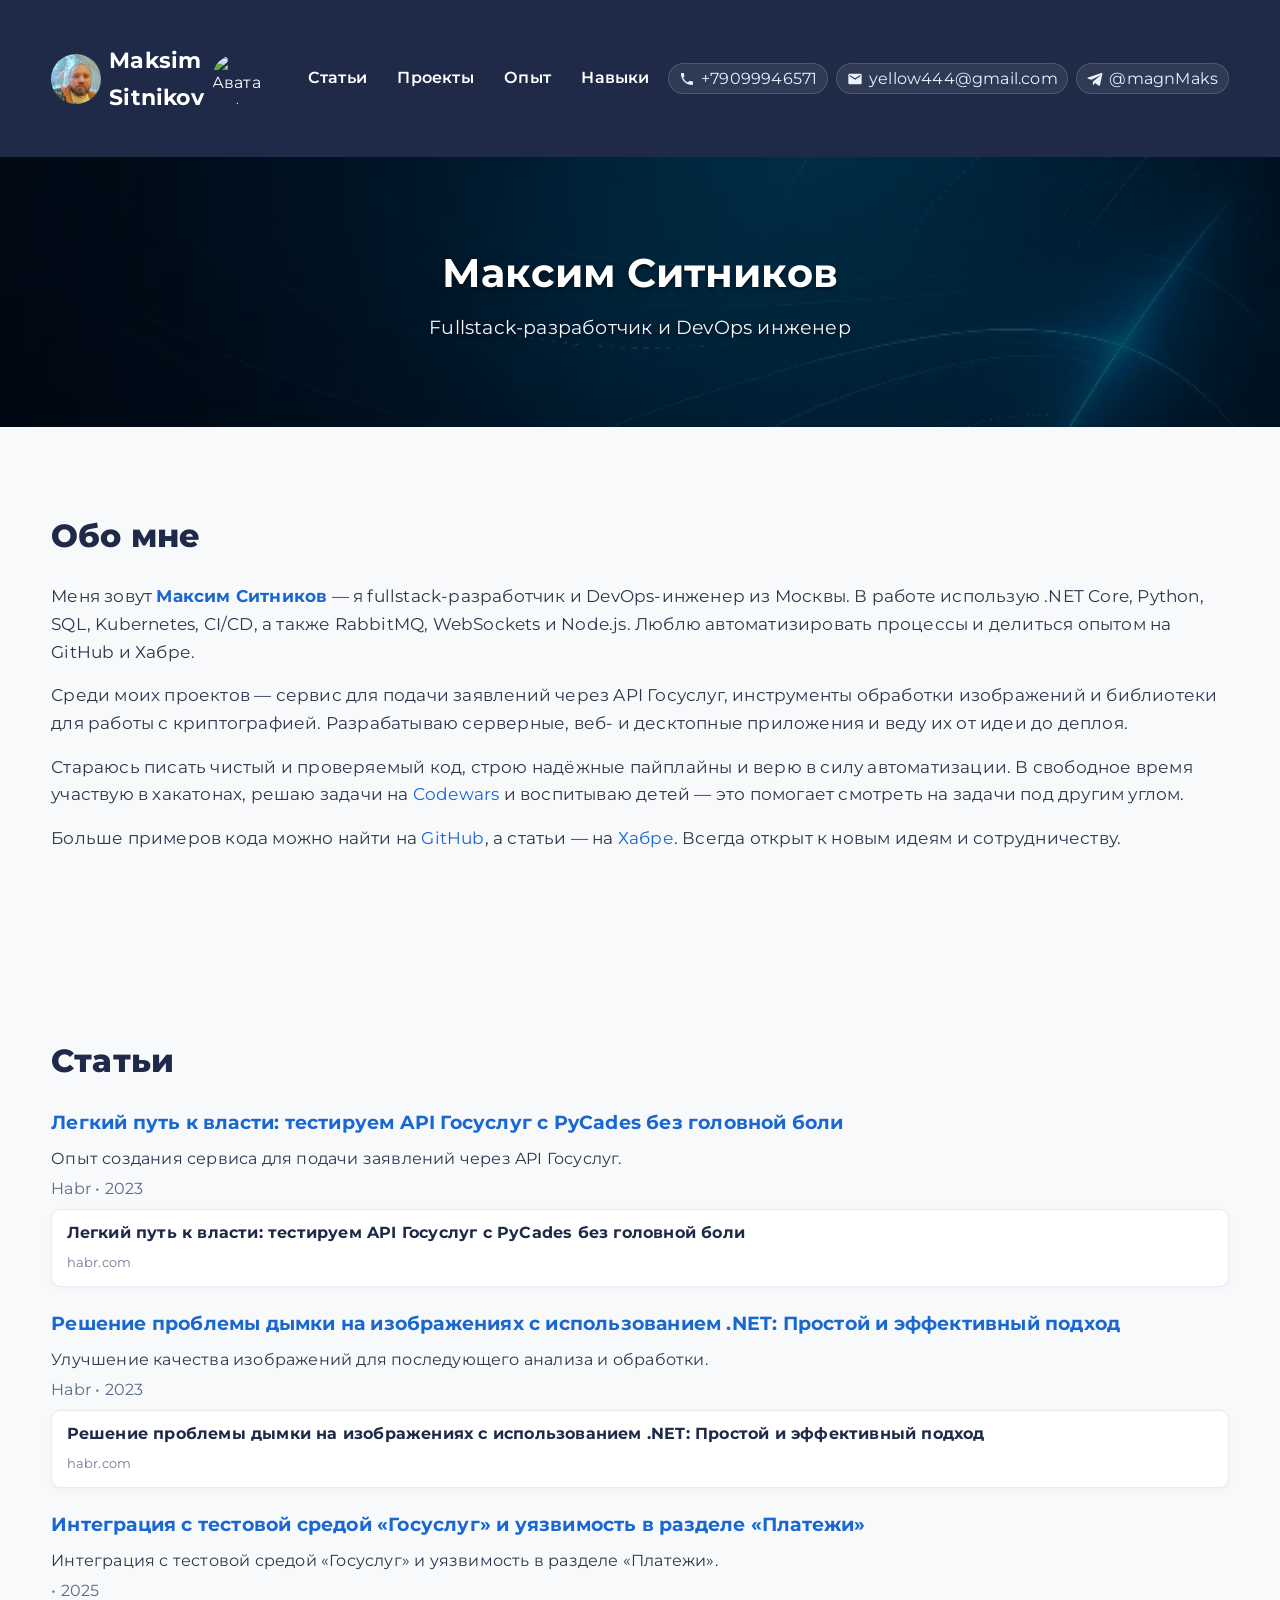
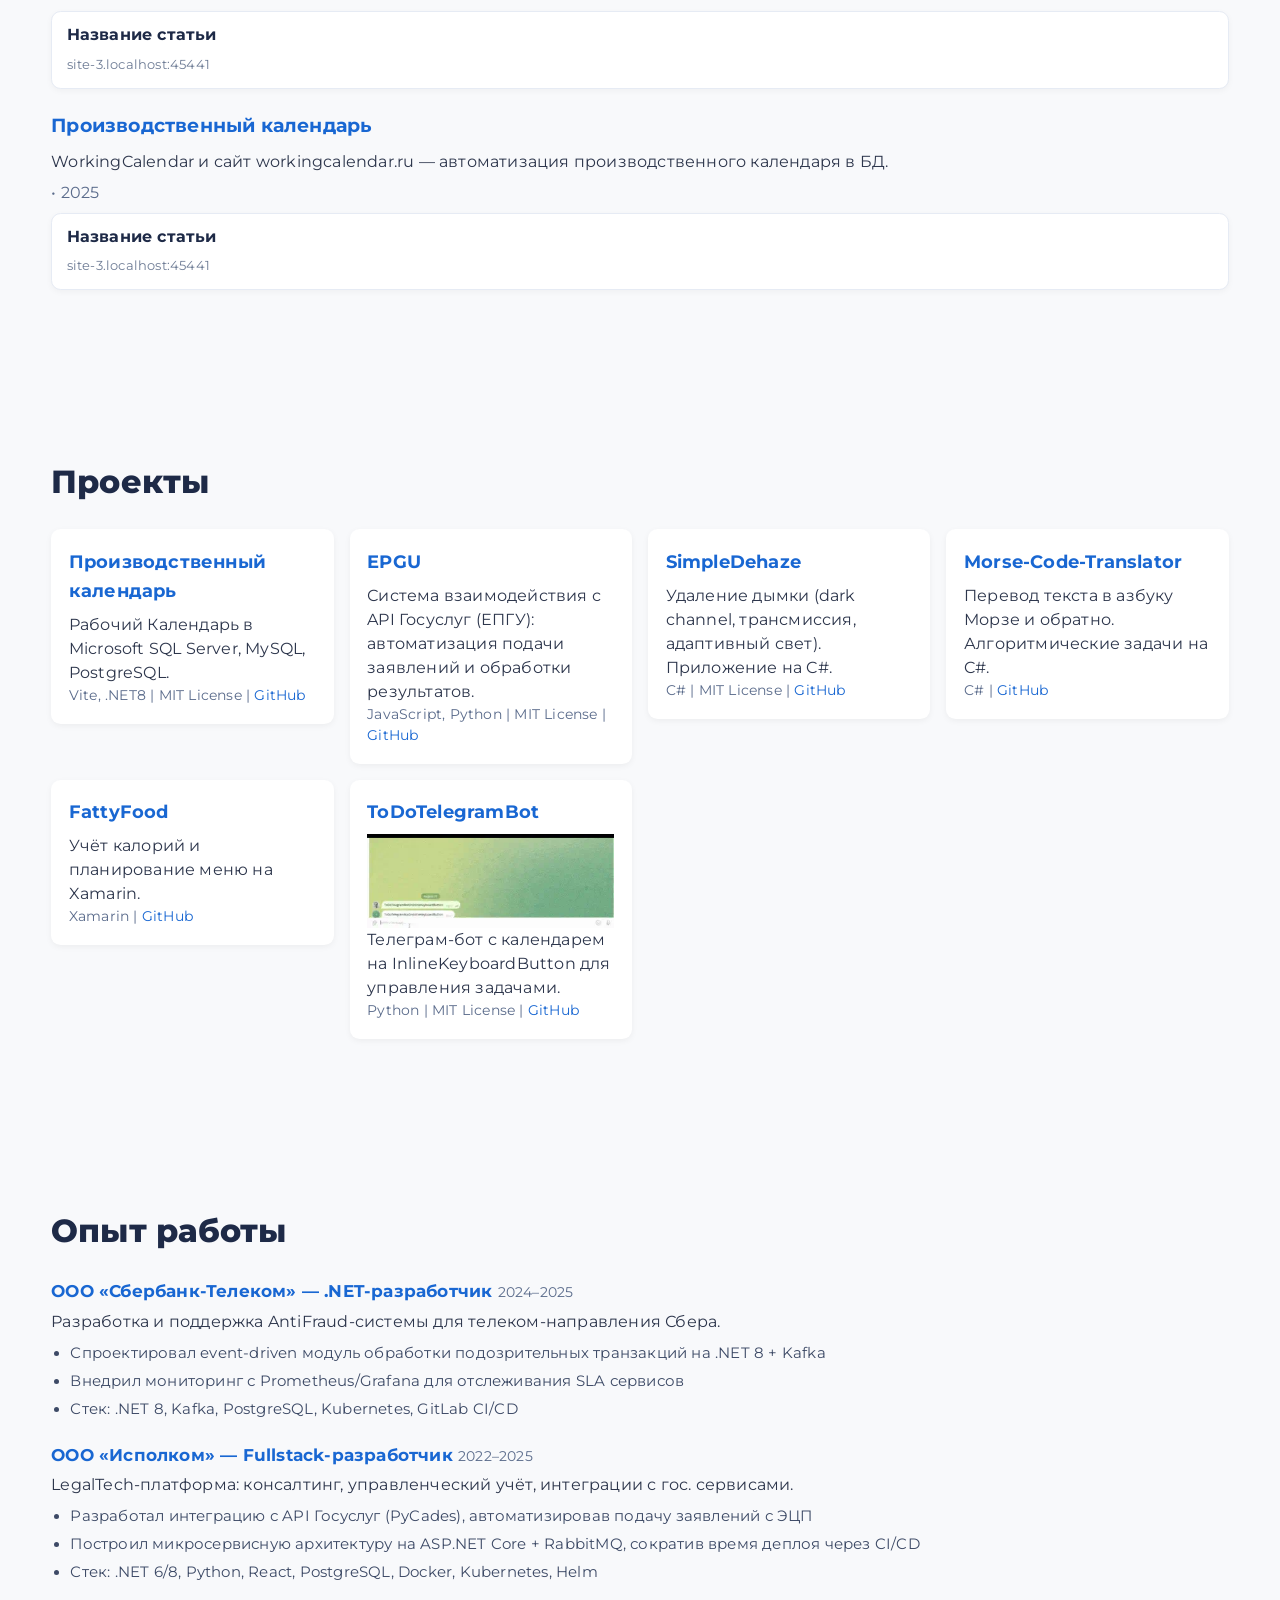
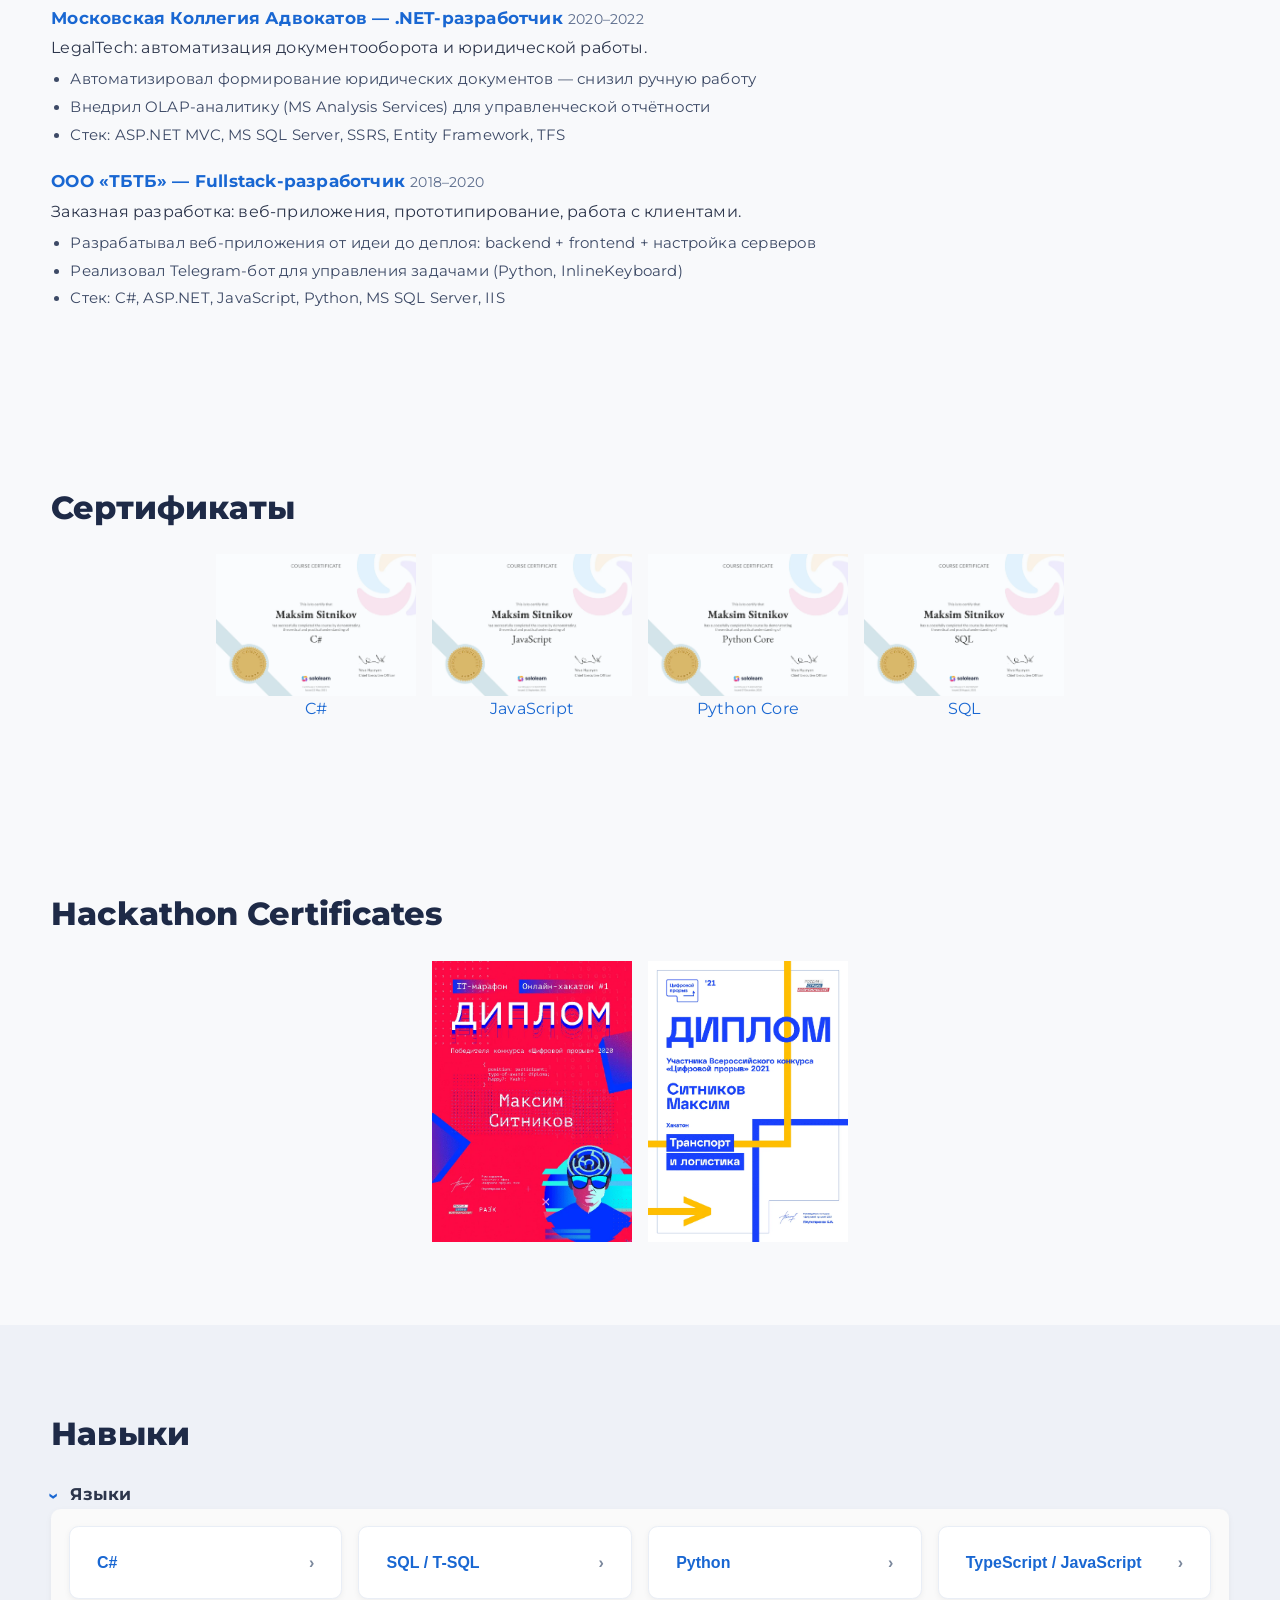
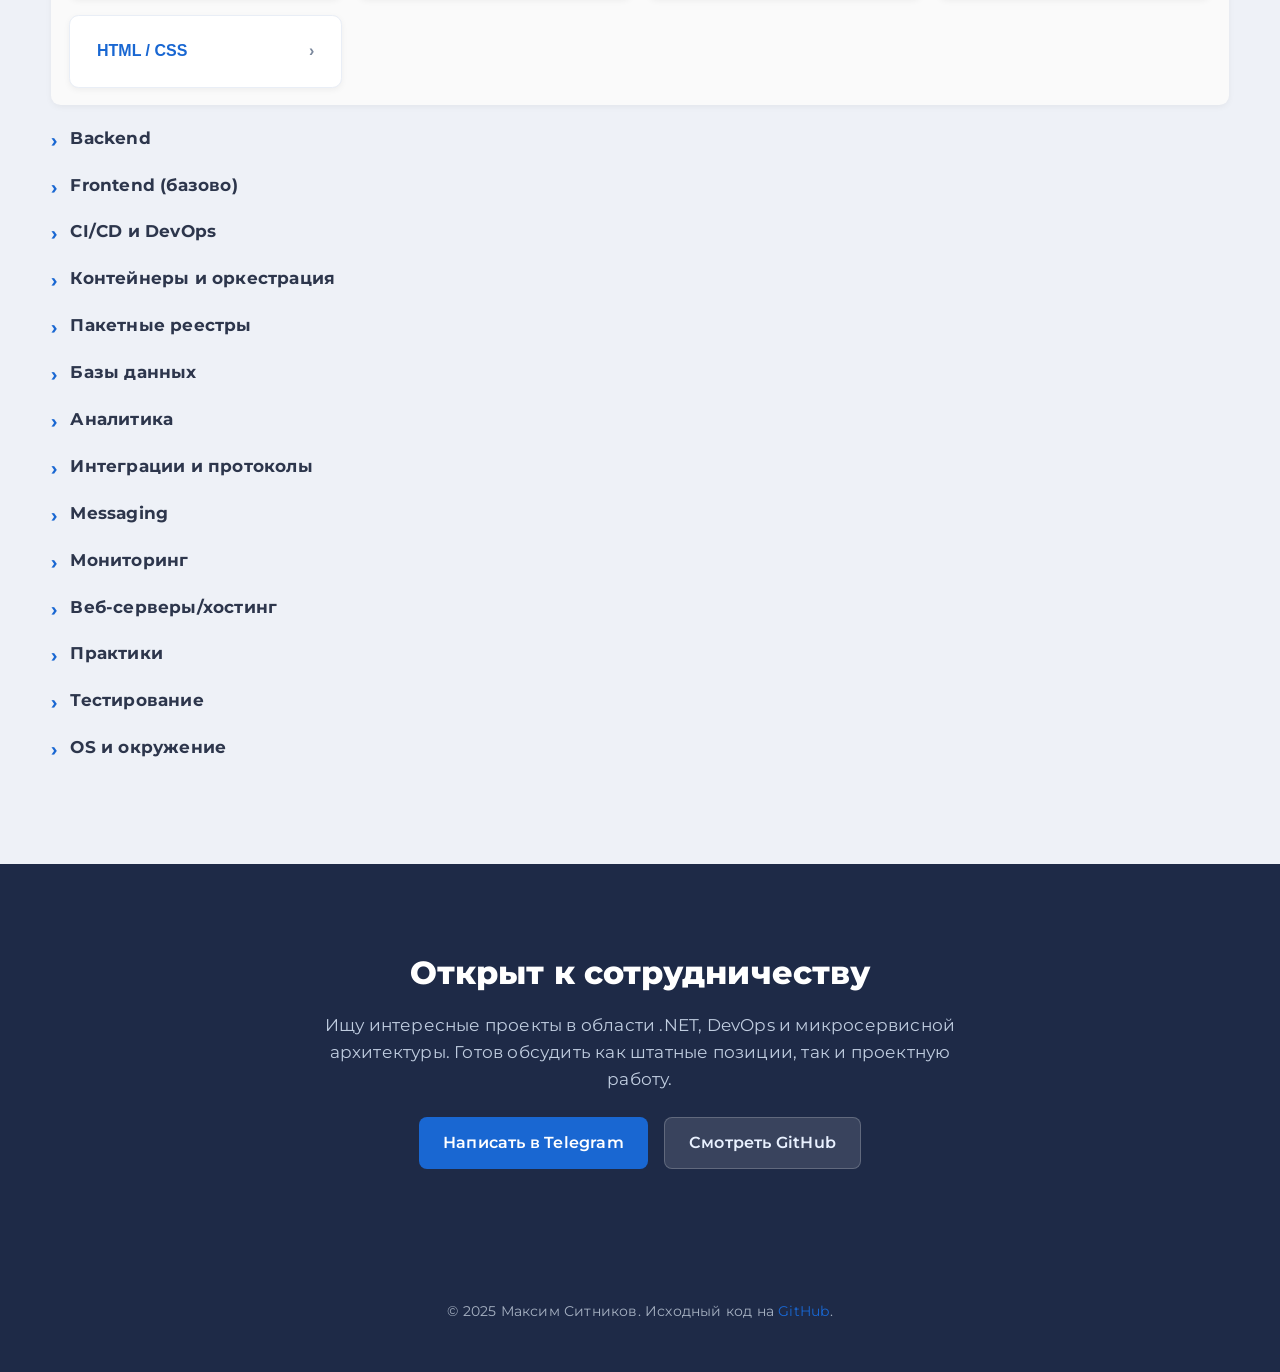
==== commit ba363985: "latest" ====
--- a/index.html
+++ b/index.html
@@ -2014,7 +2014,6 @@
         <p class="skill-modal__subtitle" id="skillModalSubtitle"></p>
         <div class="skill-modal__body" id="skillModalBody"></div>
         <div class="skill-modal__tags" id="skillModalTags"></div>
-        <div class="skill-modal__level" id="skillModalLevel"></div>
       </div>
     </div>
 
--- a/style.css
+++ b/style.css
@@ -1029,29 +1029,6 @@
   letter-spacing: .02em;
 }
 
-.skill-modal__level {
-  font-size: .85rem;
-  color: #7a879c;
-}
-
-.skill-modal__level-bar {
-  display: inline-flex;
-  gap: 3px;
-  margin-left: .45rem;
-  vertical-align: middle;
-}
-
-.skill-modal__level-dot {
-  width: 10px;
-  height: 10px;
-  border-radius: 50%;
-  background: #dce3ed;
-}
-
-.skill-modal__level-dot.filled {
-  background: var(--brand);
-}
-
 /* ===== ТЁМНАЯ ТЕМА ===== */
 @media (prefers-color-scheme: dark) {
   :root {
@@ -1239,14 +1216,6 @@
     color: #8ab4f8;
   }
 
-  .skill-modal__level {
-    color: #90a0b8;
-  }
-
-  .skill-modal__level-dot {
-    background: #2a3a55;
-  }
-
   /* Ссылки общие */
   a {
     color: var(--brand);
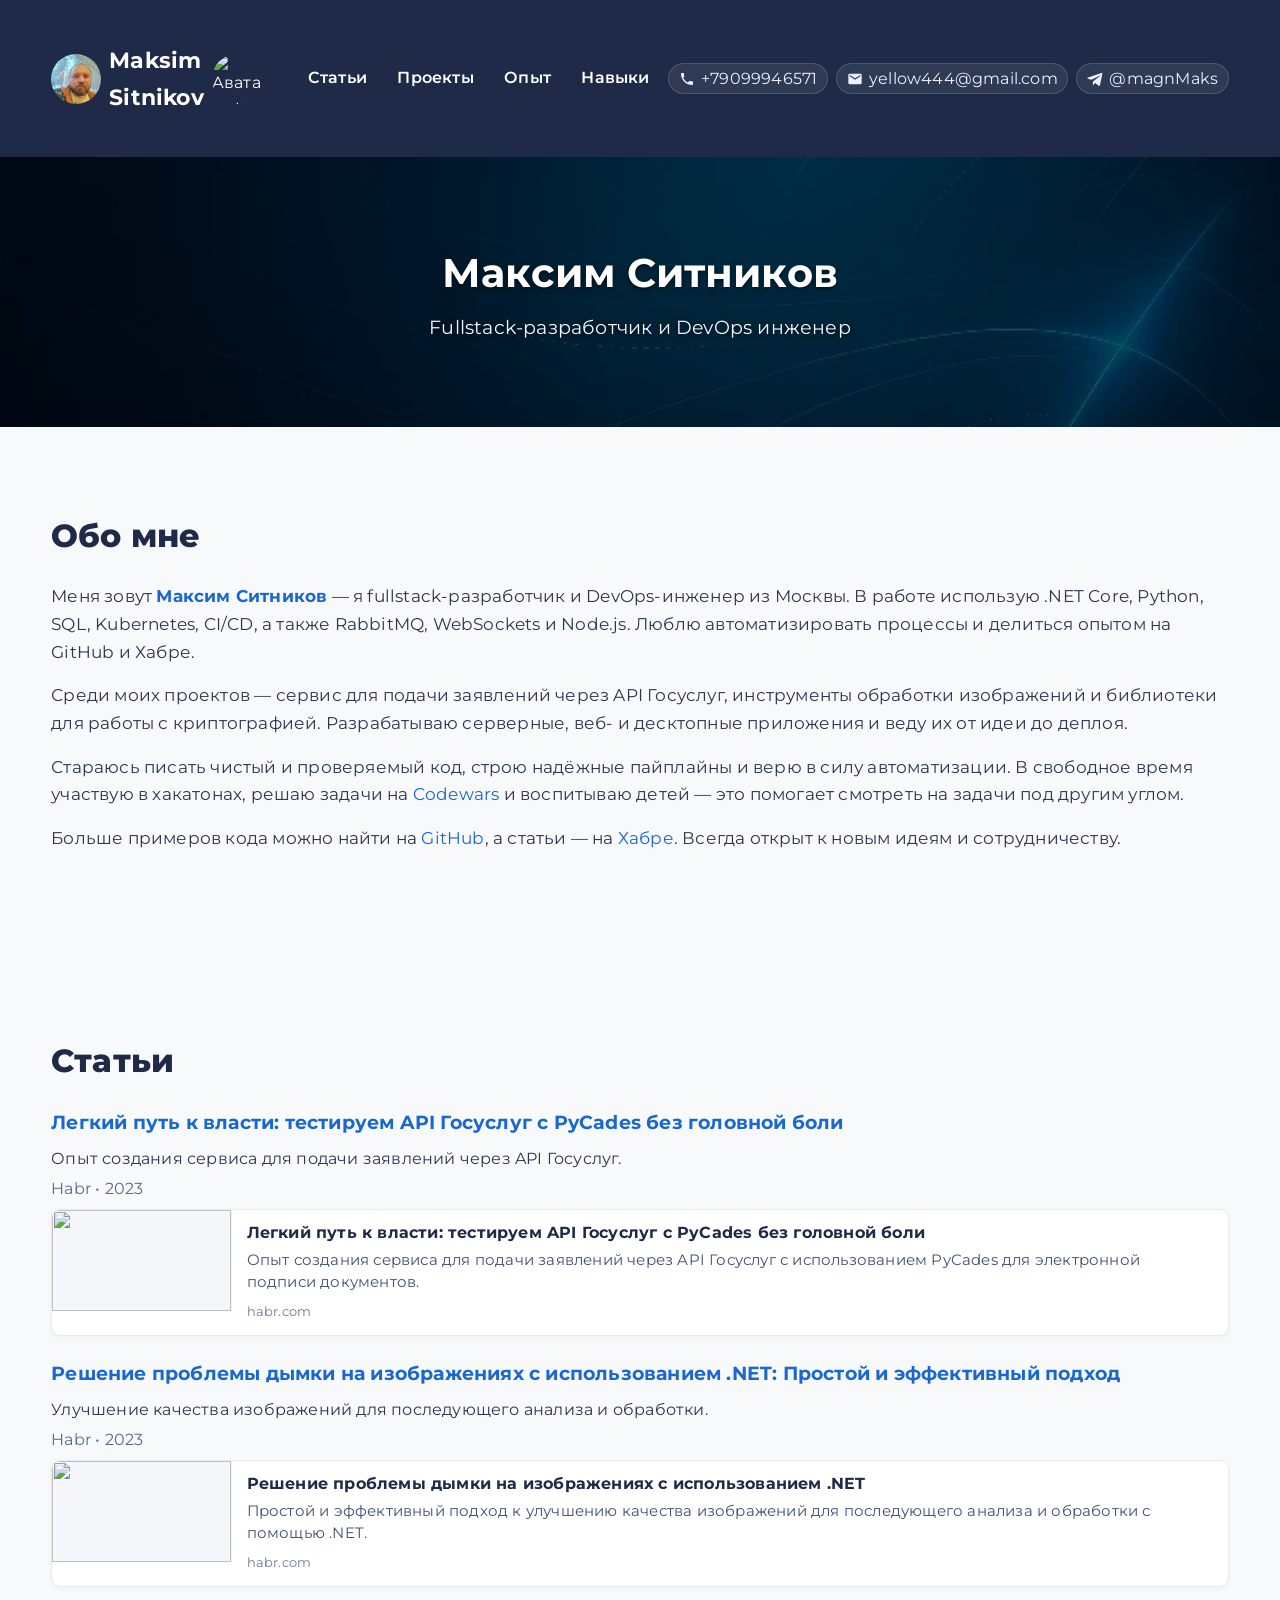
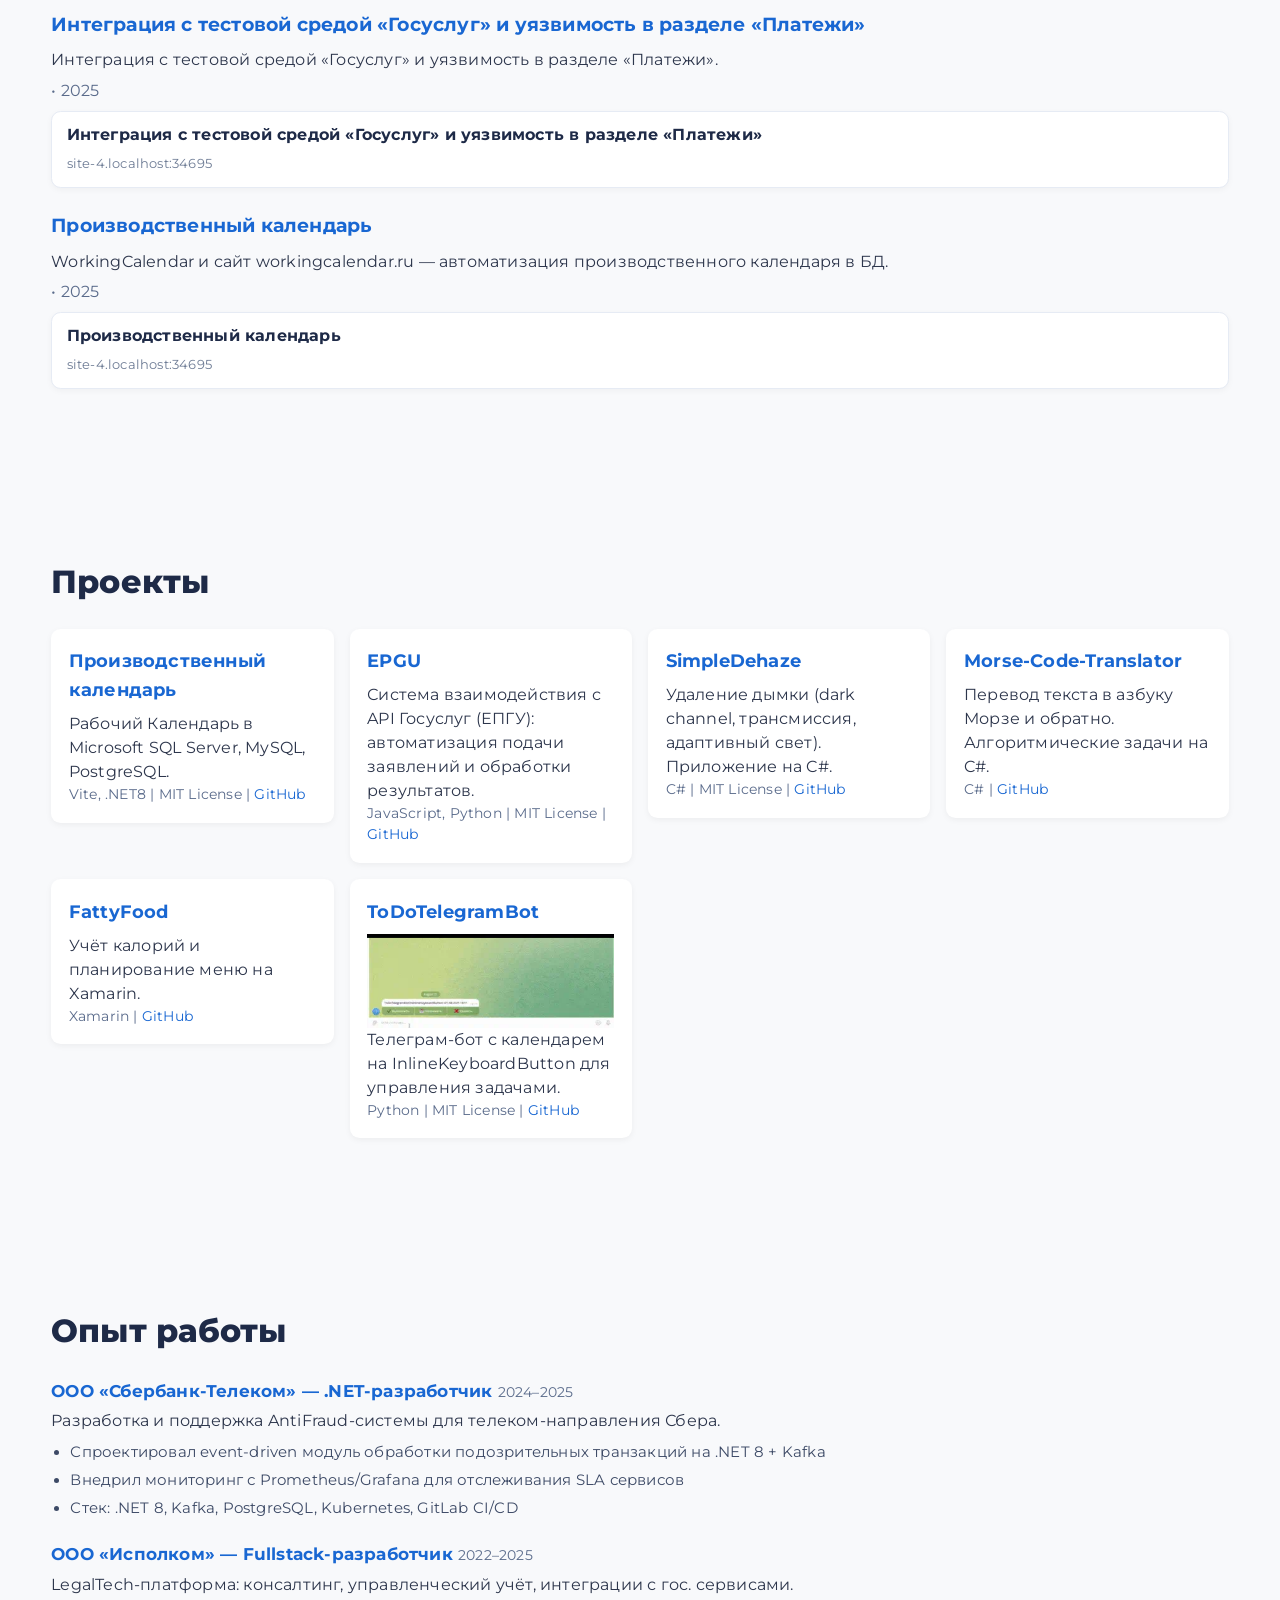
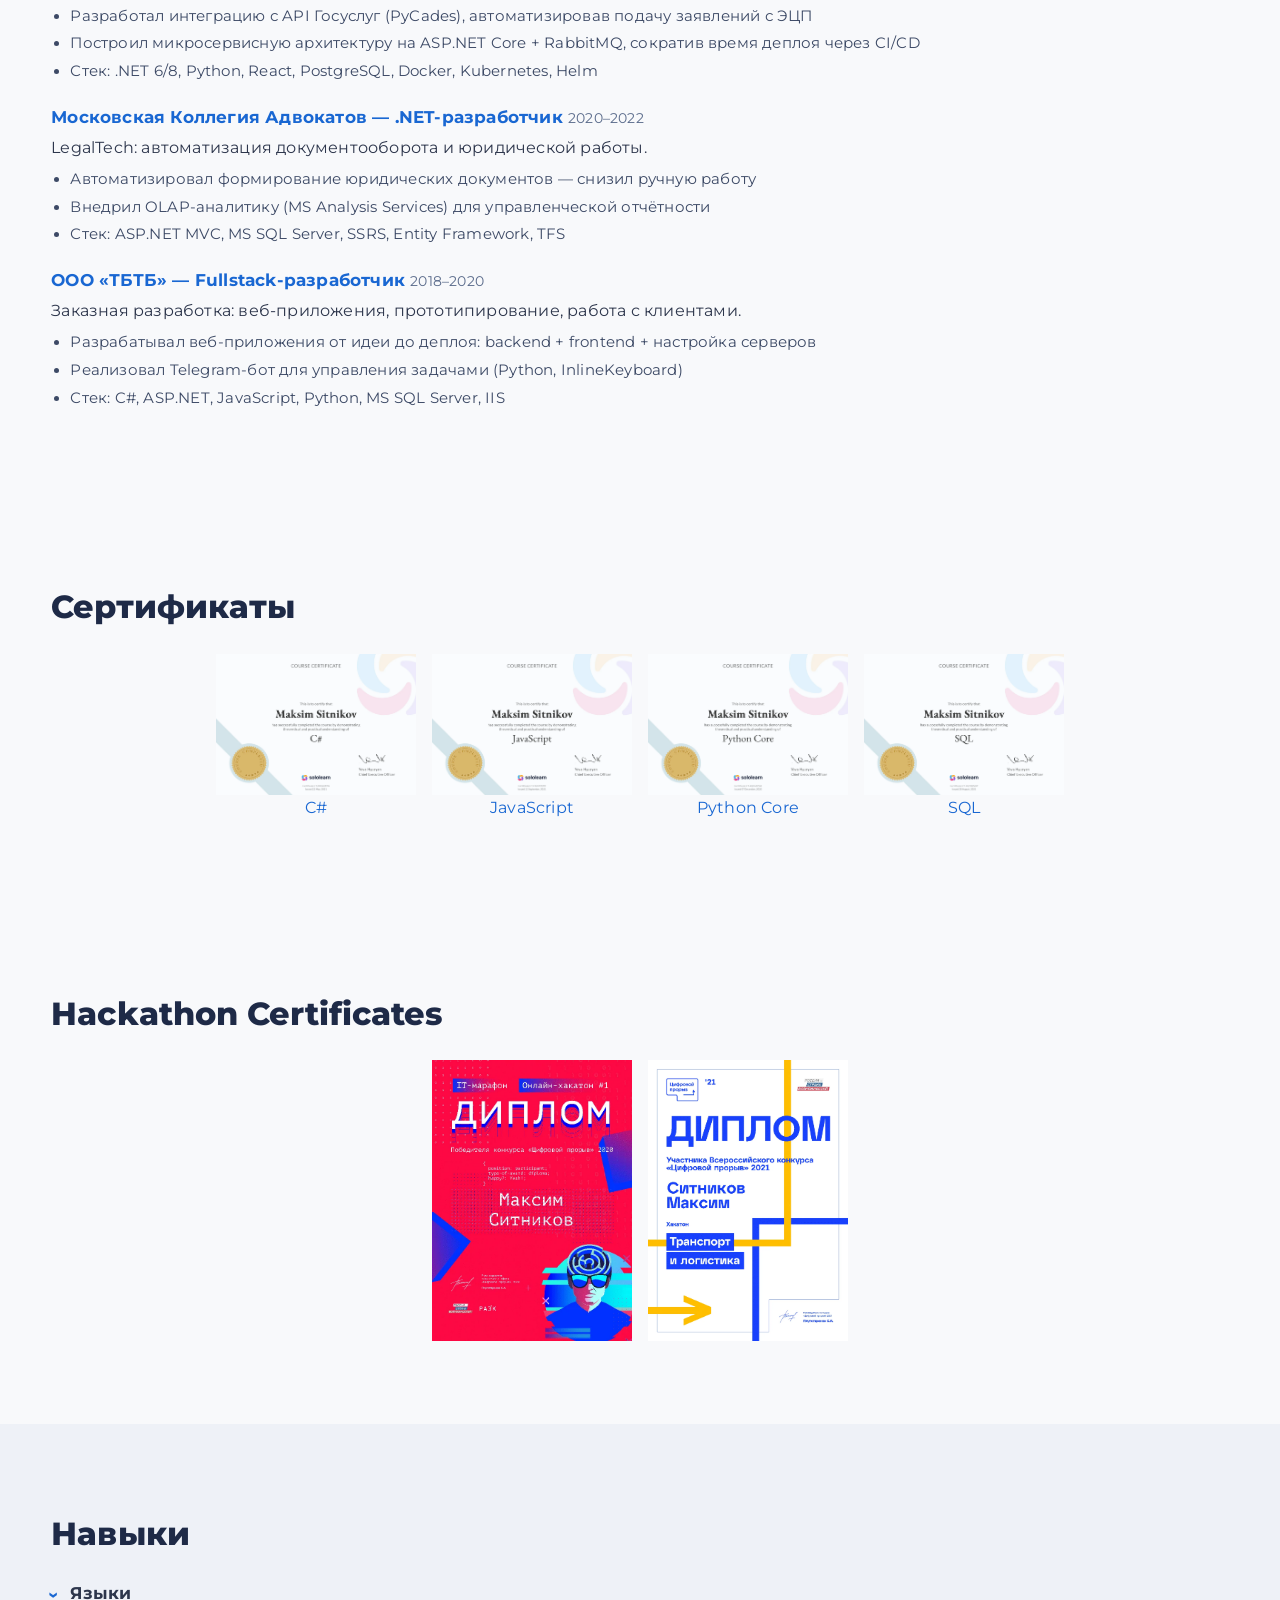
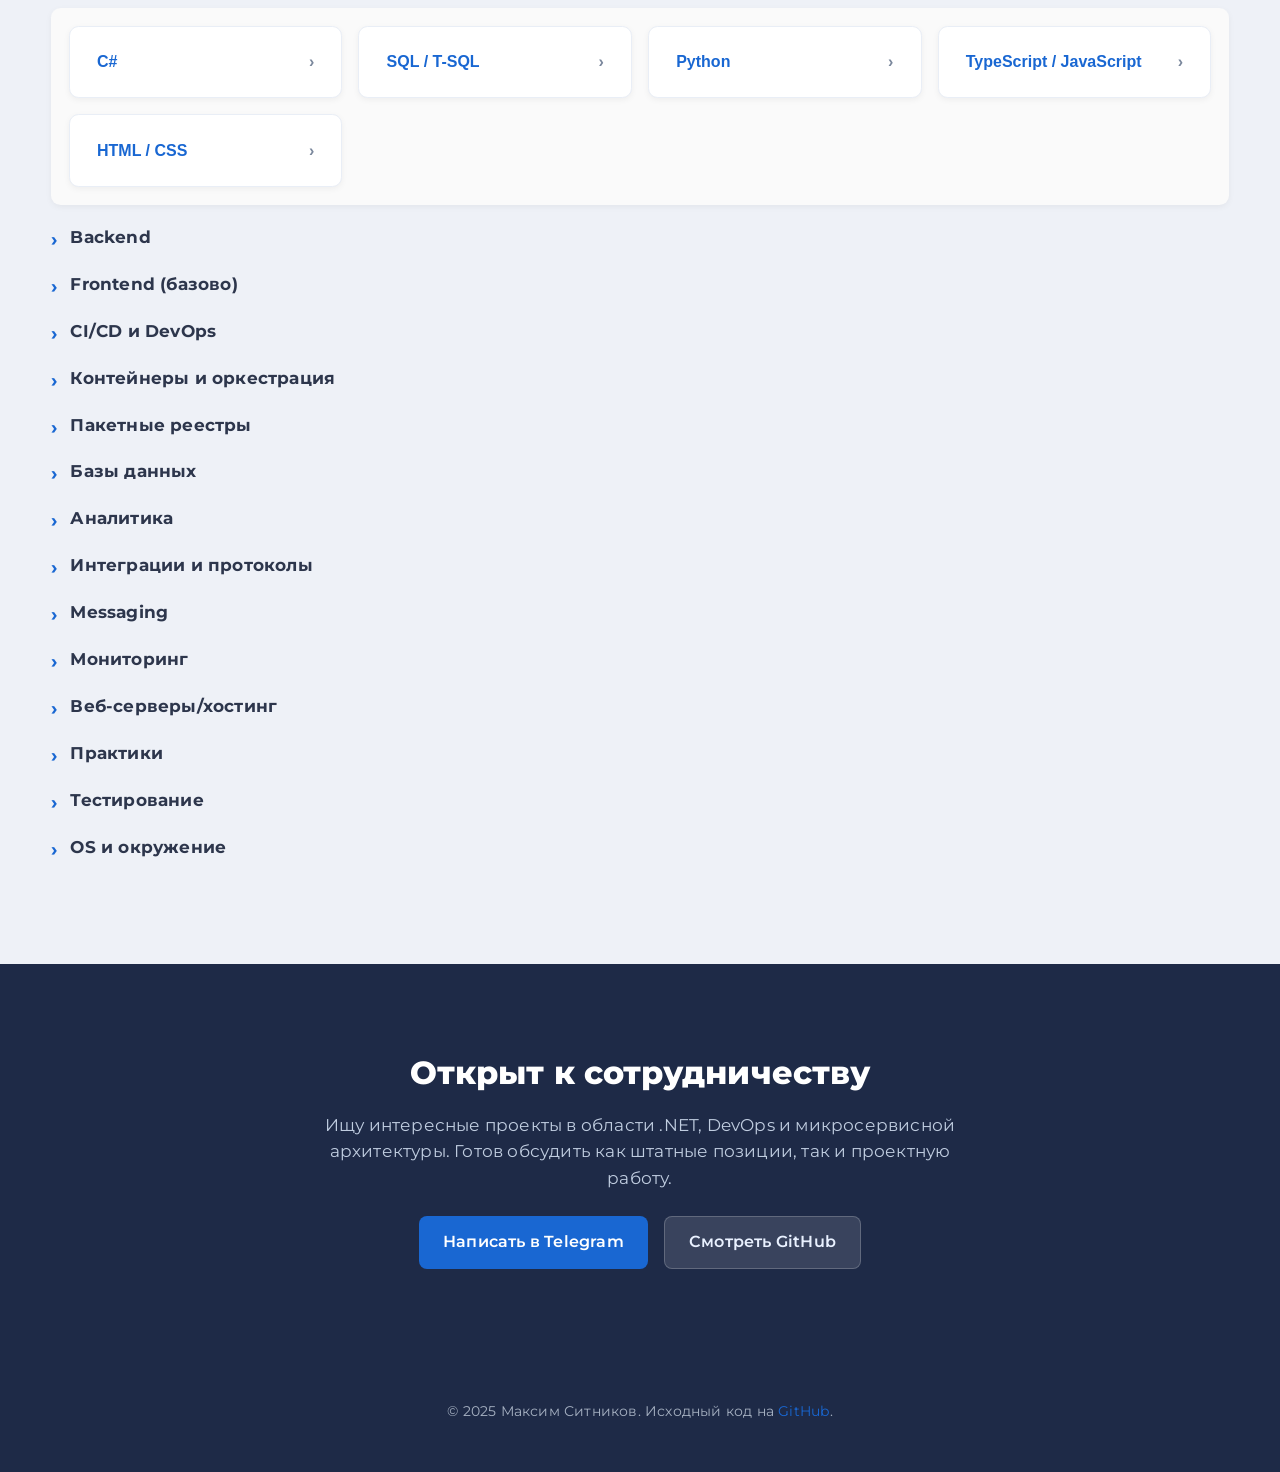
==== commit cad84d7c: "latest" ====
--- a/index.html
+++ b/index.html
@@ -27,6 +27,11 @@
 
     <!-- Theme -->
     <meta name="theme-color" content="#1e2a47" />
+
+    <!-- Favicon -->
+    <link rel="icon" href="./favicon.ico" sizes="48x48" />
+    <link rel="icon" href="./images/favicon-192.png" type="image/png" sizes="192x192" />
+    <link rel="apple-touch-icon" href="./images/apple-touch-icon.png" />
 
     <!-- Structured Data -->
     <script type="application/ld+json">
@@ -88,7 +93,7 @@
               />
             </picture>
             <a href="/#hero" class="logo-link" tooltip="Перейти к контактам"><h1 class="logo">Maksim<br/>Sitnikov</h1></a>
-            <a href="/#hero" class="logo-link" aria-label="GitHub avatar">
+            <a href="https://github.com/yellow444/" class="logo-link" aria-label="GitHub avatar">
               <img
                 alt="Аватар GitHub"
                 src="https://avatars.githubusercontent.com/u/4164963?v=4"
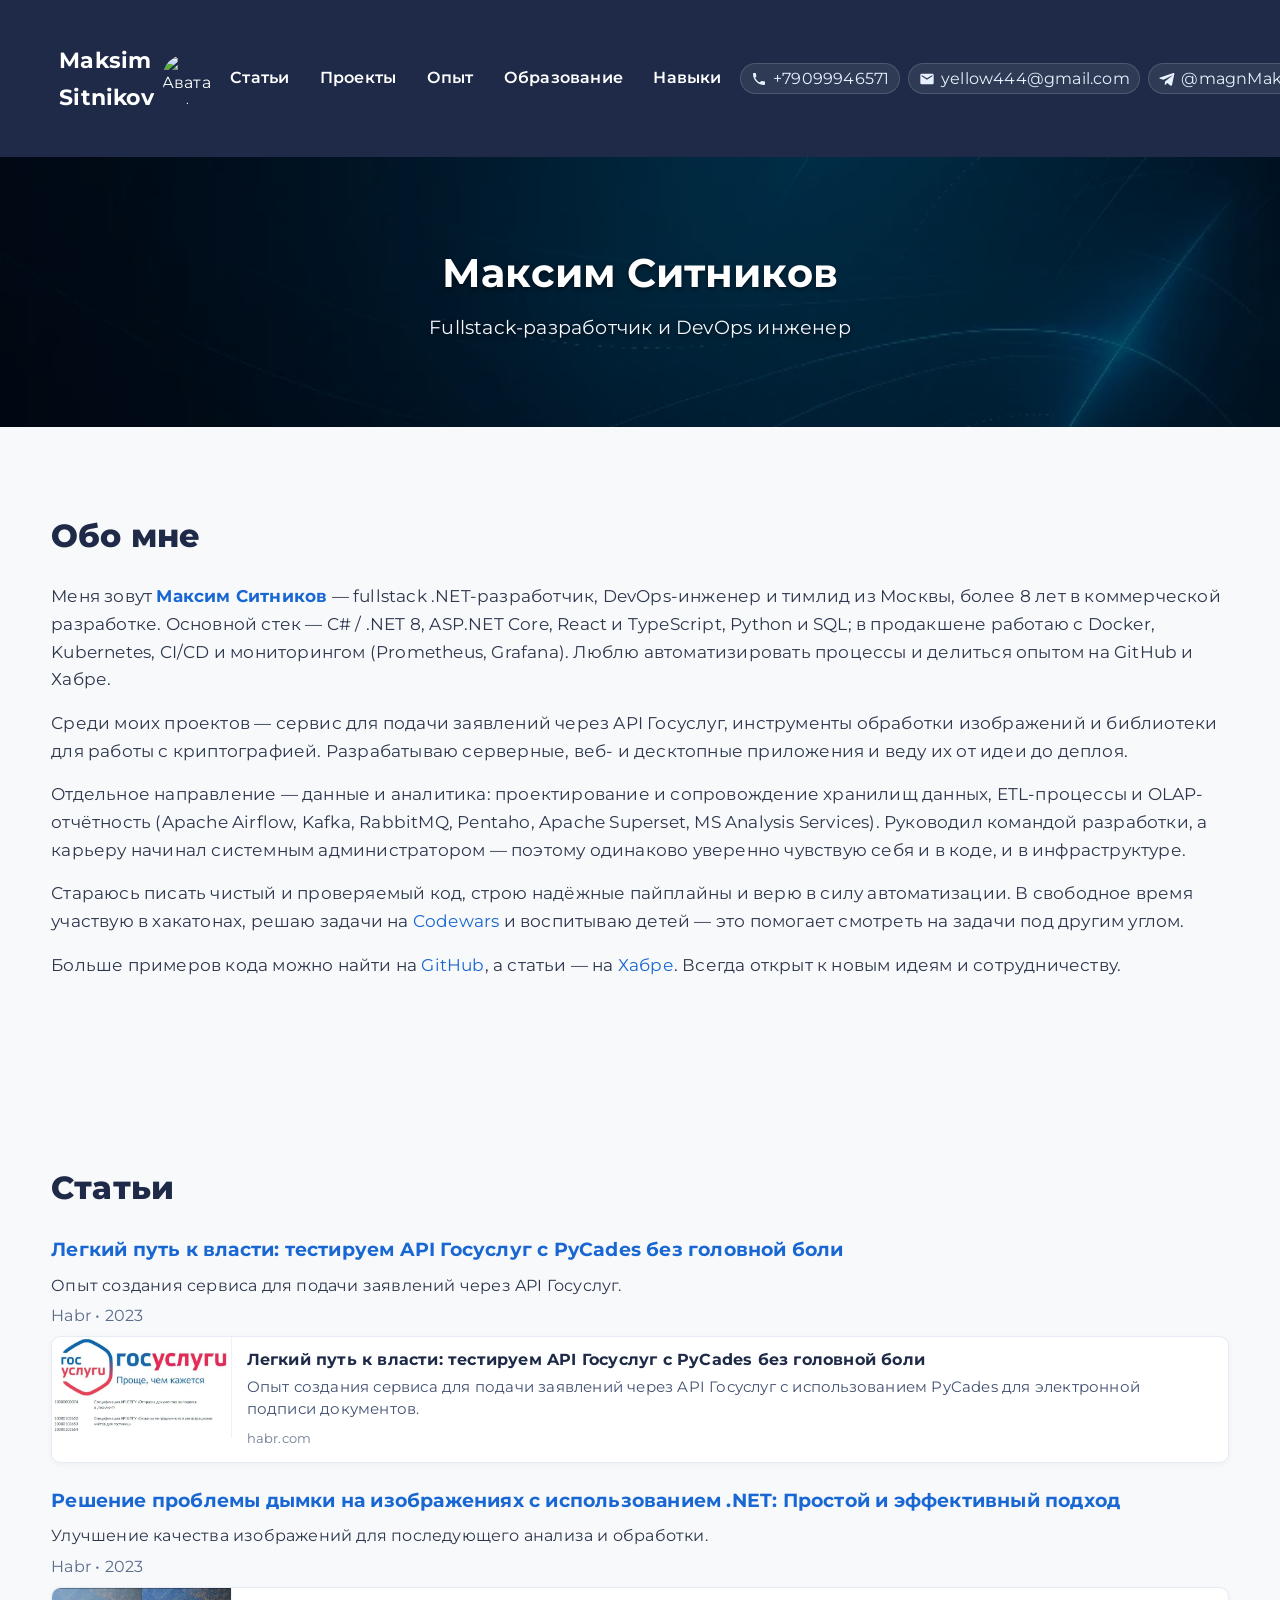
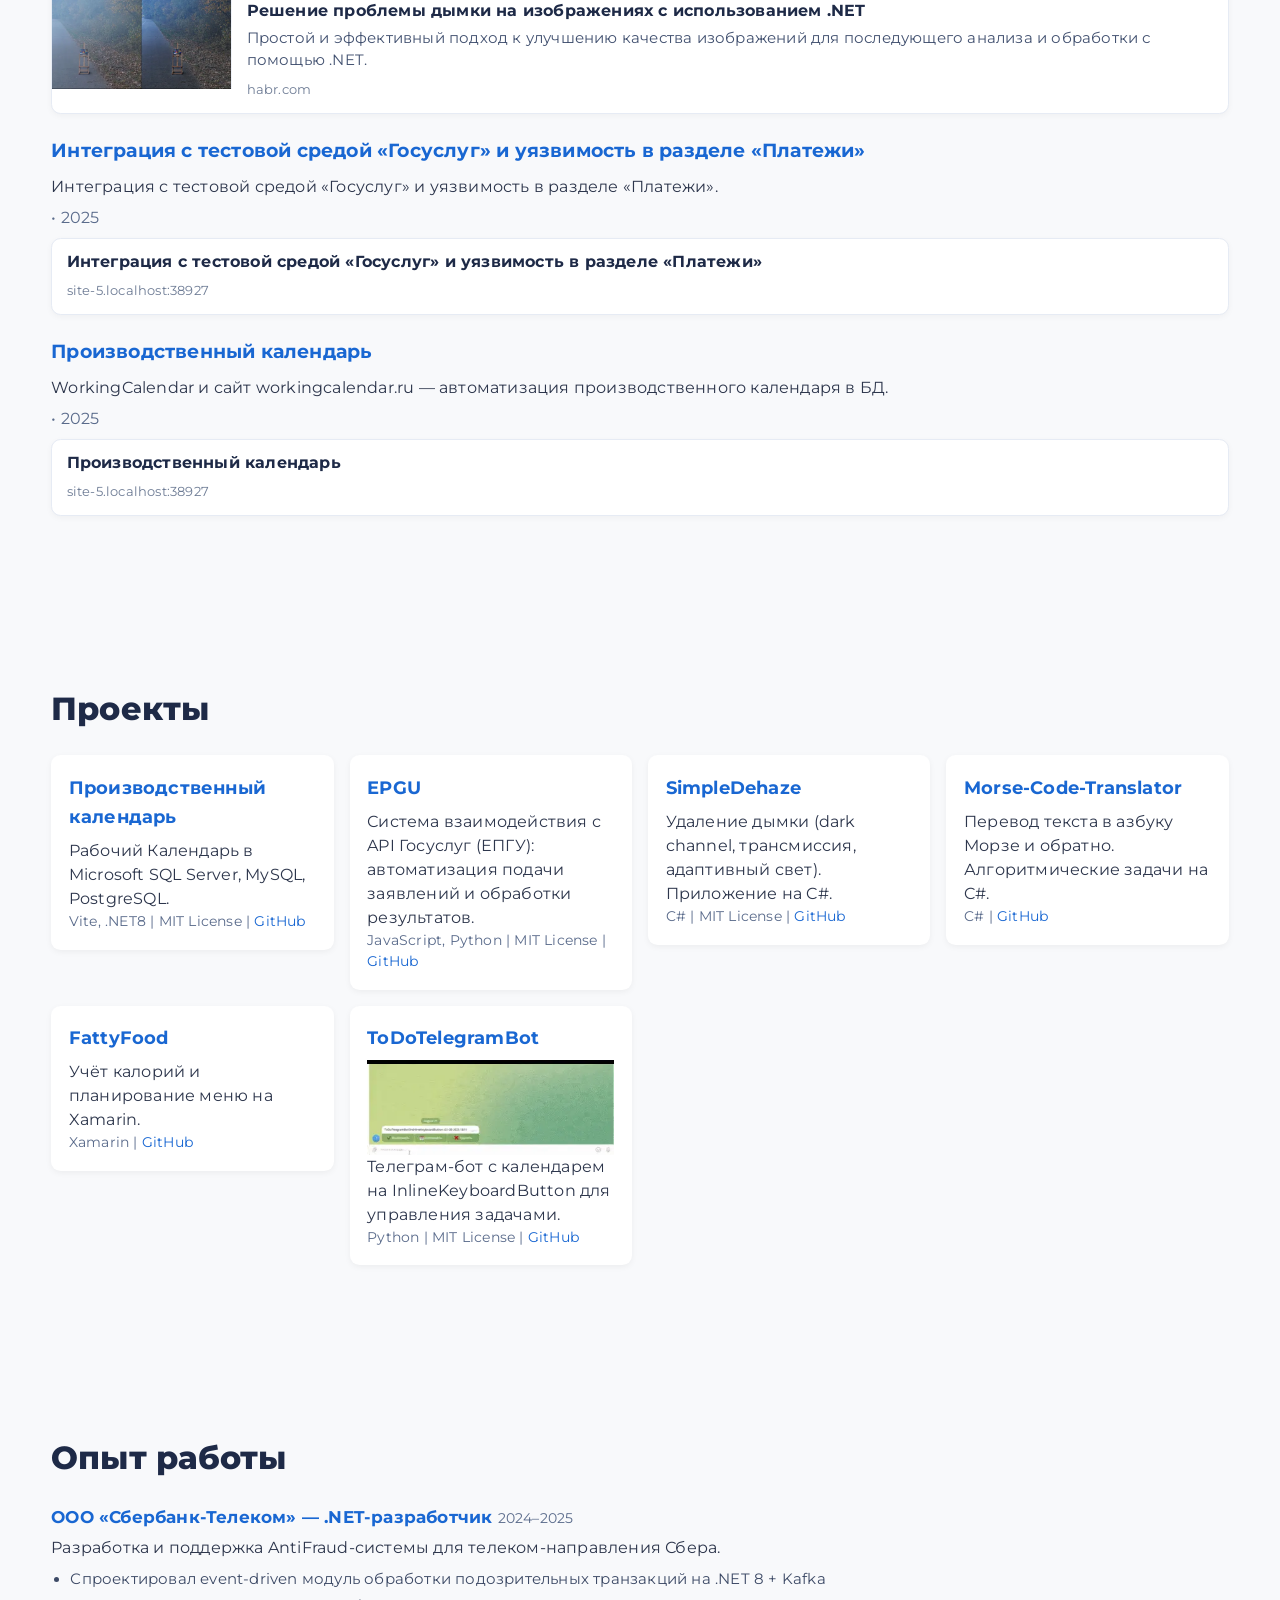
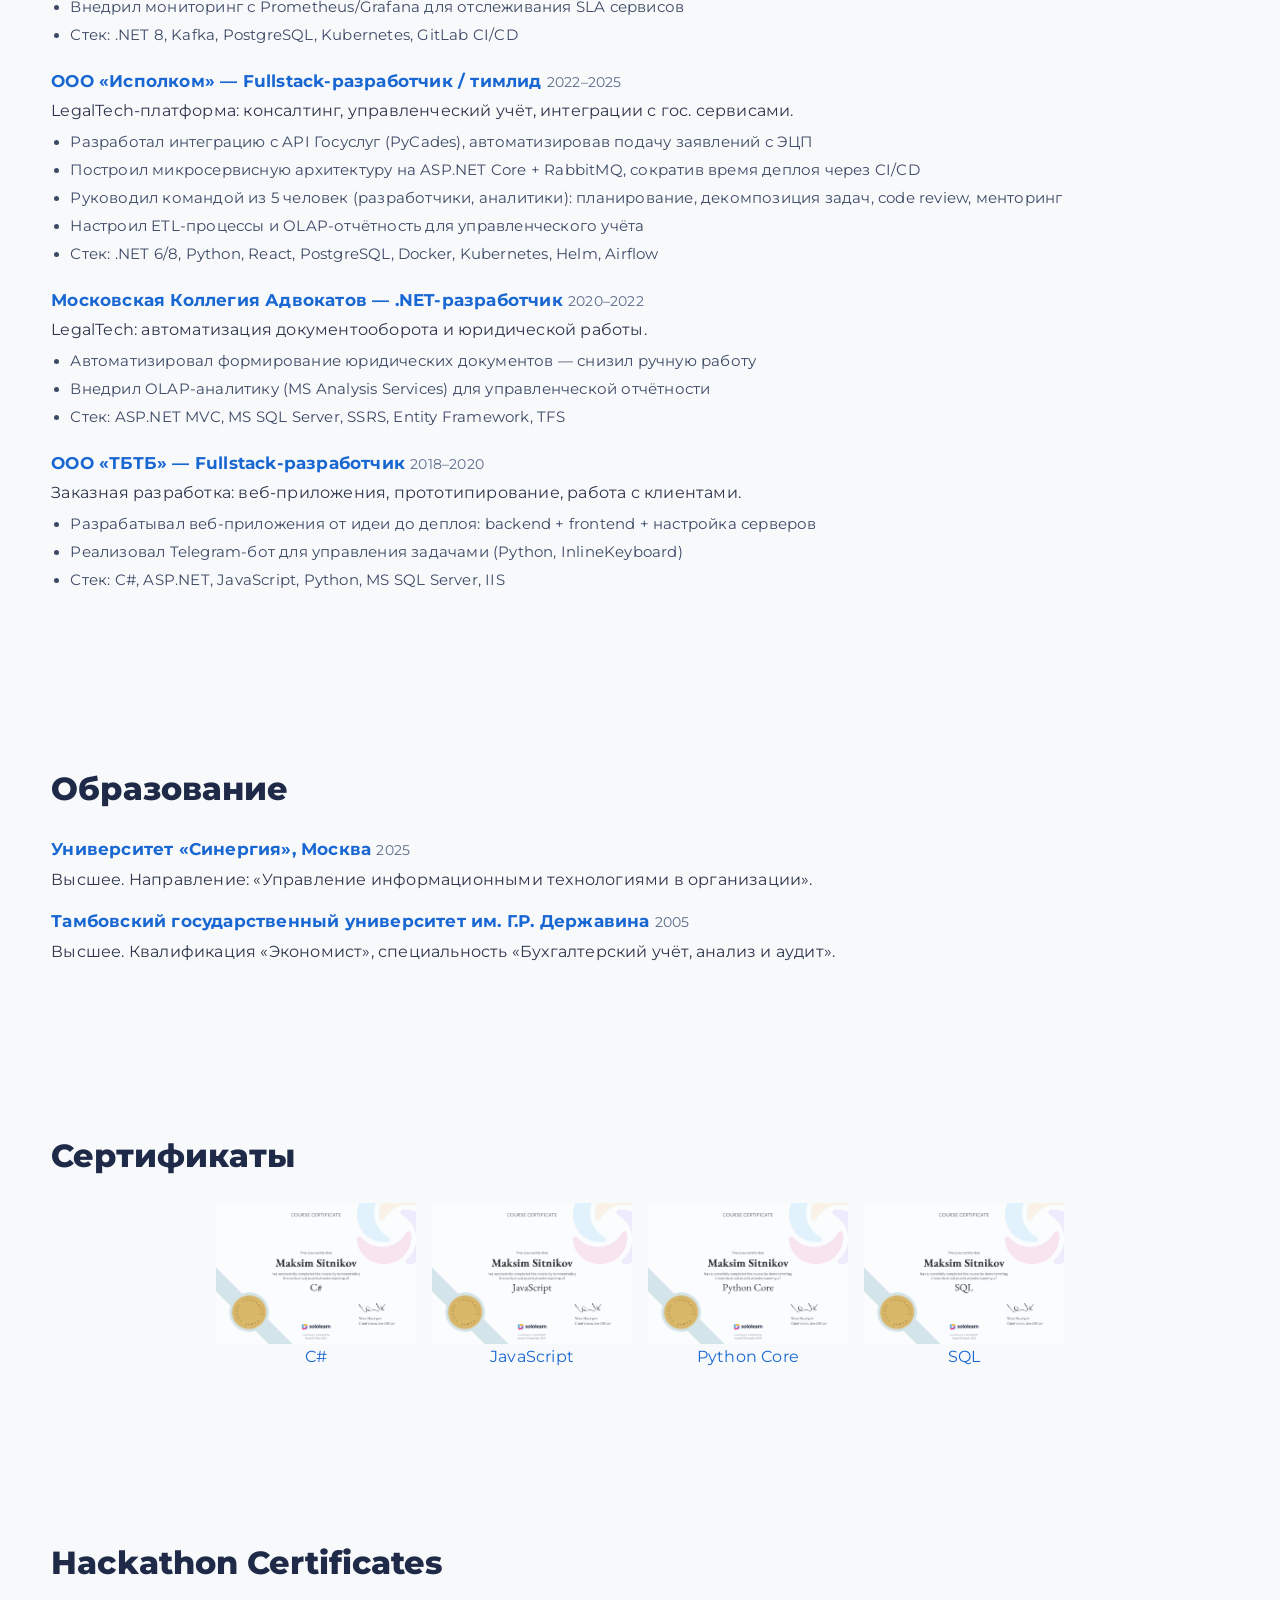
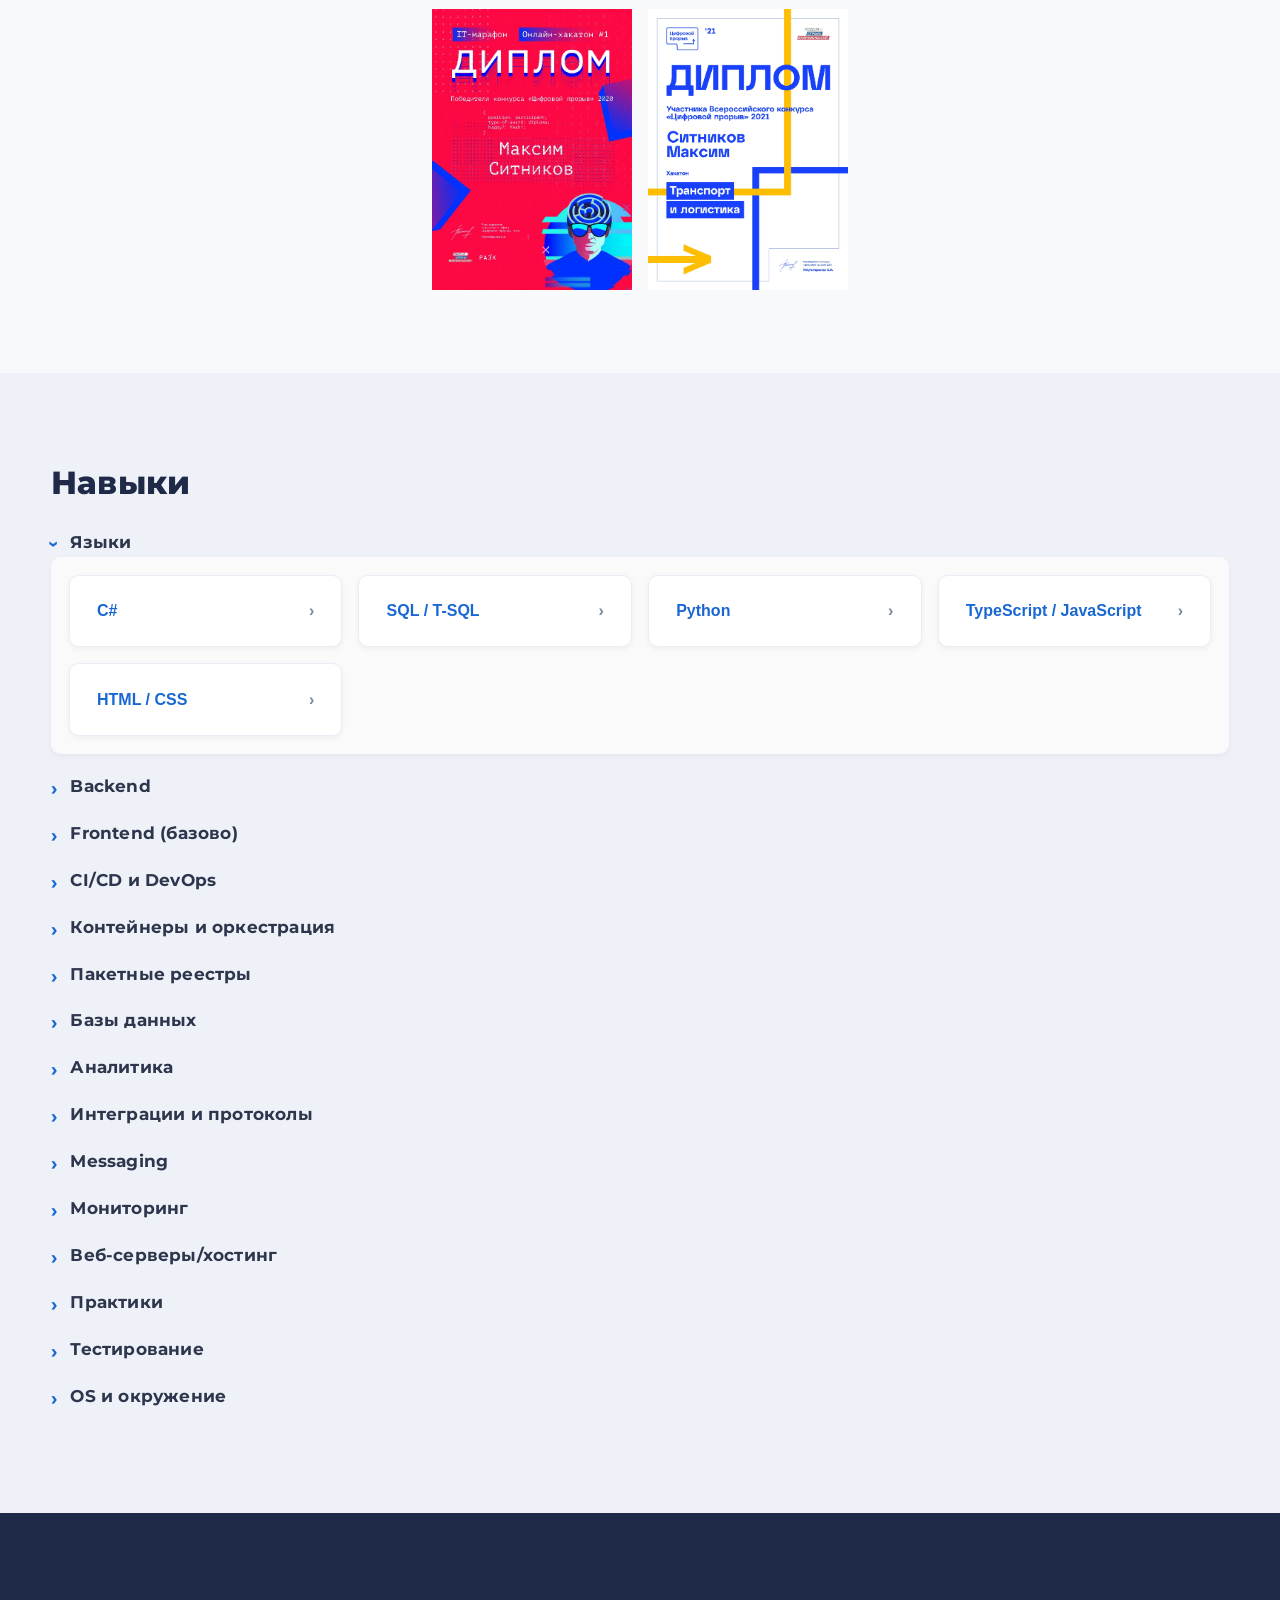
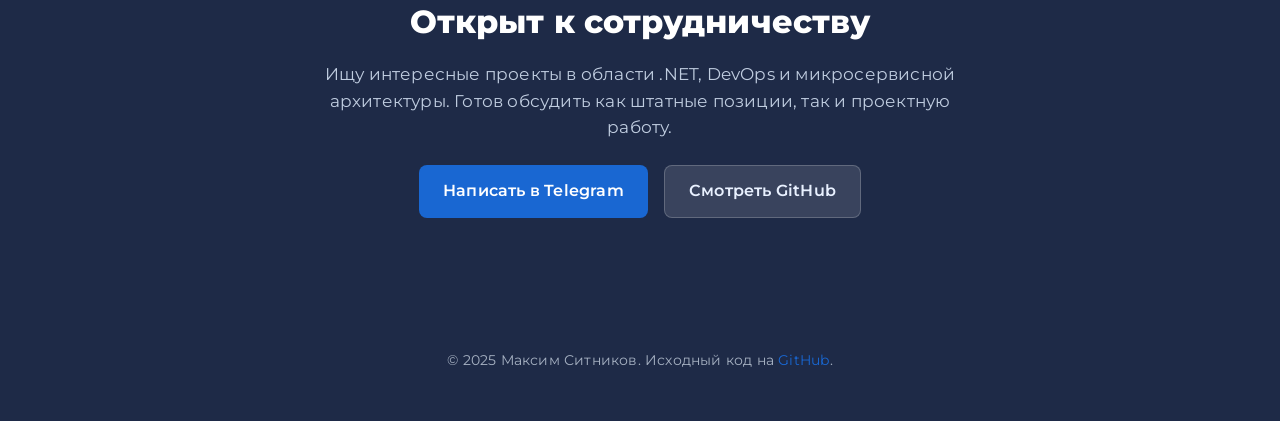
==== commit 9246126b: "latest" ====
--- a/index.html
+++ b/index.html
@@ -6,15 +6,17 @@
     <title>Максим Ситников — Fullstack .NET Developer | DevOps | yellow444</title>
 
     <!-- SEO -->
-    <meta name="description" content="Максим Ситников — Fullstack .NET/Python разработчик и DevOps-инженер. Kubernetes, CI/CD, микросервисы. 7+ лет опыта. Портфолио, проекты и статьи." />
-    <meta name="keywords" content=".NET, C#, Python, Kubernetes, CI/CD, SQL, Docker, DevOps, Fullstack, микросервисы, ASP.NET Core" />
+    <meta name="description" content="Максим Ситников — Fullstack .NET/Python разработчик и DevOps-инженер и тимлид. .NET 8, React, Kubernetes, CI/CD, микросервисы, ETL/OLAP. 8+ лет опыта. Портфолио, проекты и статьи." />
+    <meta name="keywords" content=".NET, C#, ASP.NET Core, React, Python, SQL, Kubernetes, Docker, CI/CD, DevOps, Fullstack, микросервисы, ETL, OLAP, Airflow, Kafka, тимлид" />
     <meta name="author" content="Максим Ситников" />
     <link rel="canonical" href="https://yellow444.github.io/" />
+    <link rel="alternate" hreflang="ru" href="https://yellow444.github.io/" />
+    <link rel="alternate" hreflang="en" href="https://yellow444.github.io/en/" />
 
     <!-- Open Graph -->
     <meta property="og:type" content="website" />
     <meta property="og:title" content="Максим Ситников — Fullstack .NET Developer | DevOps" />
-    <meta property="og:description" content="Fullstack .NET/Python разработчик и DevOps-инженер. Kubernetes, CI/CD, микросервисы. 7+ лет опыта." />
+    <meta property="og:description" content="Fullstack .NET/Python разработчик и DevOps-инженер. .NET 8, Kubernetes, CI/CD, микросервисы. 8+ лет опыта." />
     <meta property="og:image" content="https://yellow444.github.io/images/maksim.png" />
     <meta property="og:url" content="https://yellow444.github.io/" />
     <meta property="og:locale" content="ru_RU" />
@@ -42,8 +44,12 @@
       "alternateName": "yellow444",
       "url": "https://yellow444.github.io",
       "image": "https://yellow444.github.io/images/maksim.png",
-      "jobTitle": "Fullstack Developer / DevOps Engineer",
-      "knowsAbout": [".NET", "C#", "Python", "Kubernetes", "Docker", "CI/CD", "PostgreSQL", "ASP.NET Core", "Kafka", "RabbitMQ"],
+      "jobTitle": "Fullstack .NET Developer / DevOps Engineer / Team Lead",
+      "knowsAbout": [".NET", "C#", "ASP.NET Core", "React", "TypeScript", "Python", "SQL", "PostgreSQL", "Kubernetes", "Docker", "CI/CD", "Kafka", "RabbitMQ", "ETL", "OLAP", "Apache Airflow"],
+      "alumniOf": [
+        {"@type": "CollegeOrUniversity", "name": "Synergy University, Moscow"},
+        {"@type": "CollegeOrUniversity", "name": "Derzhavin Tambov State University"}
+      ],
       "sameAs": [
         "https://github.com/yellow444",
         "https://t.me/magnMaks",
@@ -131,6 +137,9 @@
             <span>@magnMaks</span>
           </a>
 
+          <!-- Переключатель языка -->
+          <a href="/en/" class="lang-switch" aria-label="English version">EN</a>
+
           <!-- Бургер для мобилок -->
           <button id="menuToggle" class="burger" aria-label="Открыть меню" aria-expanded="false" aria-controls="mainNav">
             <span></span><span></span><span></span>
@@ -160,12 +169,18 @@
         <h2>Обо мне</h2>
         <p>
           Меня зовут <strong><a href="https://github.com/yellow444" target="_blank" rel="noopener noreferrer">Максим Ситников</a></strong>
-          — я fullstack-разработчик и DevOps-инженер из Москвы. В работе использую .NET Core, Python, SQL, Kubernetes, CI/CD, а также RabbitMQ,
-          WebSockets и Node.js. Люблю автоматизировать процессы и делиться опытом на GitHub и Хабре.
+          — fullstack .NET-разработчик, DevOps-инженер и тимлид из Москвы, более 8 лет в коммерческой разработке. Основной стек — C# / .NET 8,
+          ASP.NET Core, React и TypeScript, Python и SQL; в продакшене работаю с Docker, Kubernetes, CI/CD и мониторингом (Prometheus, Grafana).
+          Люблю автоматизировать процессы и делиться опытом на GitHub и Хабре.
         </p>
         <p>
           Среди моих проектов — сервис для подачи заявлений через API Госуслуг, инструменты обработки изображений и библиотеки для работы с
           криптографией. Разрабатываю серверные, веб- и десктопные приложения и веду их от идеи до деплоя.
+        </p>
+        <p>
+          Отдельное направление — данные и аналитика: проектирование и сопровождение хранилищ данных, ETL-процессы и OLAP-отчётность
+          (Apache Airflow, Kafka, RabbitMQ, Pentaho, Apache Superset, MS Analysis Services). Руководил командой разработки, а карьеру начинал
+          системным администратором — поэтому одинаково уверенно чувствую себя и в коде, и в инфраструктуре.
         </p>
         <p>
           Стараюсь писать чистый и проверяемый код, строю надёжные пайплайны и верю в силу автоматизации. В свободное время участвую в хакатонах,
@@ -312,12 +327,14 @@
             </ul>
           </div>
           <div class="experience-item">
-            <h3>ООО «Исполком» — Fullstack-разработчик <span class="years">2022–2025</span></h3>
+            <h3>ООО «Исполком» — Fullstack-разработчик / тимлид <span class="years">2022–2025</span></h3>
             <p>LegalTech-платформа: консалтинг, управленческий учёт, интеграции с гос. сервисами.</p>
             <ul class="experience-details">
               <li>Разработал интеграцию с API Госуслуг (PyCades), автоматизировав подачу заявлений с ЭЦП</li>
               <li>Построил микросервисную архитектуру на ASP.NET Core + RabbitMQ, сократив время деплоя через CI/CD</li>
-              <li>Стек: .NET 6/8, Python, React, PostgreSQL, Docker, Kubernetes, Helm</li>
+              <li>Руководил командой из 5 человек (разработчики, аналитики): планирование, декомпозиция задач, code review, менторинг</li>
+              <li>Настроил ETL-процессы и OLAP-отчётность для управленческого учёта</li>
+              <li>Стек: .NET 6/8, Python, React, PostgreSQL, Docker, Kubernetes, Helm, Airflow</li>
             </ul>
           </div>
           <div class="experience-item">
@@ -337,6 +354,23 @@
               <li>Реализовал Telegram-бот для управления задачами (Python, InlineKeyboard)</li>
               <li>Стек: C#, ASP.NET, JavaScript, Python, MS SQL Server, IIS</li>
             </ul>
+          </div>
+        </div>
+      </div>
+    </section>
+
+    <!-- Блок «Образование» -->
+    <section id="education" class="section" role="region" aria-label="Образование">
+      <div class="container">
+        <h2>Образование</h2>
+        <div class="experience-list">
+          <div class="experience-item">
+            <h3>Университет «Синергия», Москва <span class="years">2025</span></h3>
+            <p>Высшее. Направление: «Управление информационными технологиями в организации».</p>
+          </div>
+          <div class="experience-item">
+            <h3>Тамбовский государственный университет им. Г.Р. Державина <span class="years">2005</span></h3>
+            <p>Высшее. Квалификация «Экономист», специальность «Бухгалтерский учёт, анализ и аудит».</p>
           </div>
         </div>
       </div>
--- a/style.css
+++ b/style.css
@@ -205,6 +205,32 @@
   width: 16px;
   height: 16px;
   fill: currentColor;
+}
+
+/* Переключатель языка */
+.lang-switch {
+  display: inline-flex;
+  align-items: center;
+  justify-content: center;
+  min-width: 2.1rem;
+  height: 2.1rem;
+  font-size: .78rem;
+  font-weight: 700;
+  letter-spacing: .04em;
+  color: #fff;
+  background: rgba(255, 255, 255, .1);
+  border: 1px solid rgba(255, 255, 255, .2);
+  border-radius: .4rem;
+  text-decoration: none;
+  transition: background .15s, border-color .15s, transform .12s;
+  cursor: pointer;
+}
+
+.lang-switch:hover {
+  background: rgba(255, 255, 255, .2);
+  border-color: rgba(255, 255, 255, .35);
+  transform: translateY(-1px);
+  text-decoration: none;
 }
 
 /* ===== ГЕРОЙ ===== */
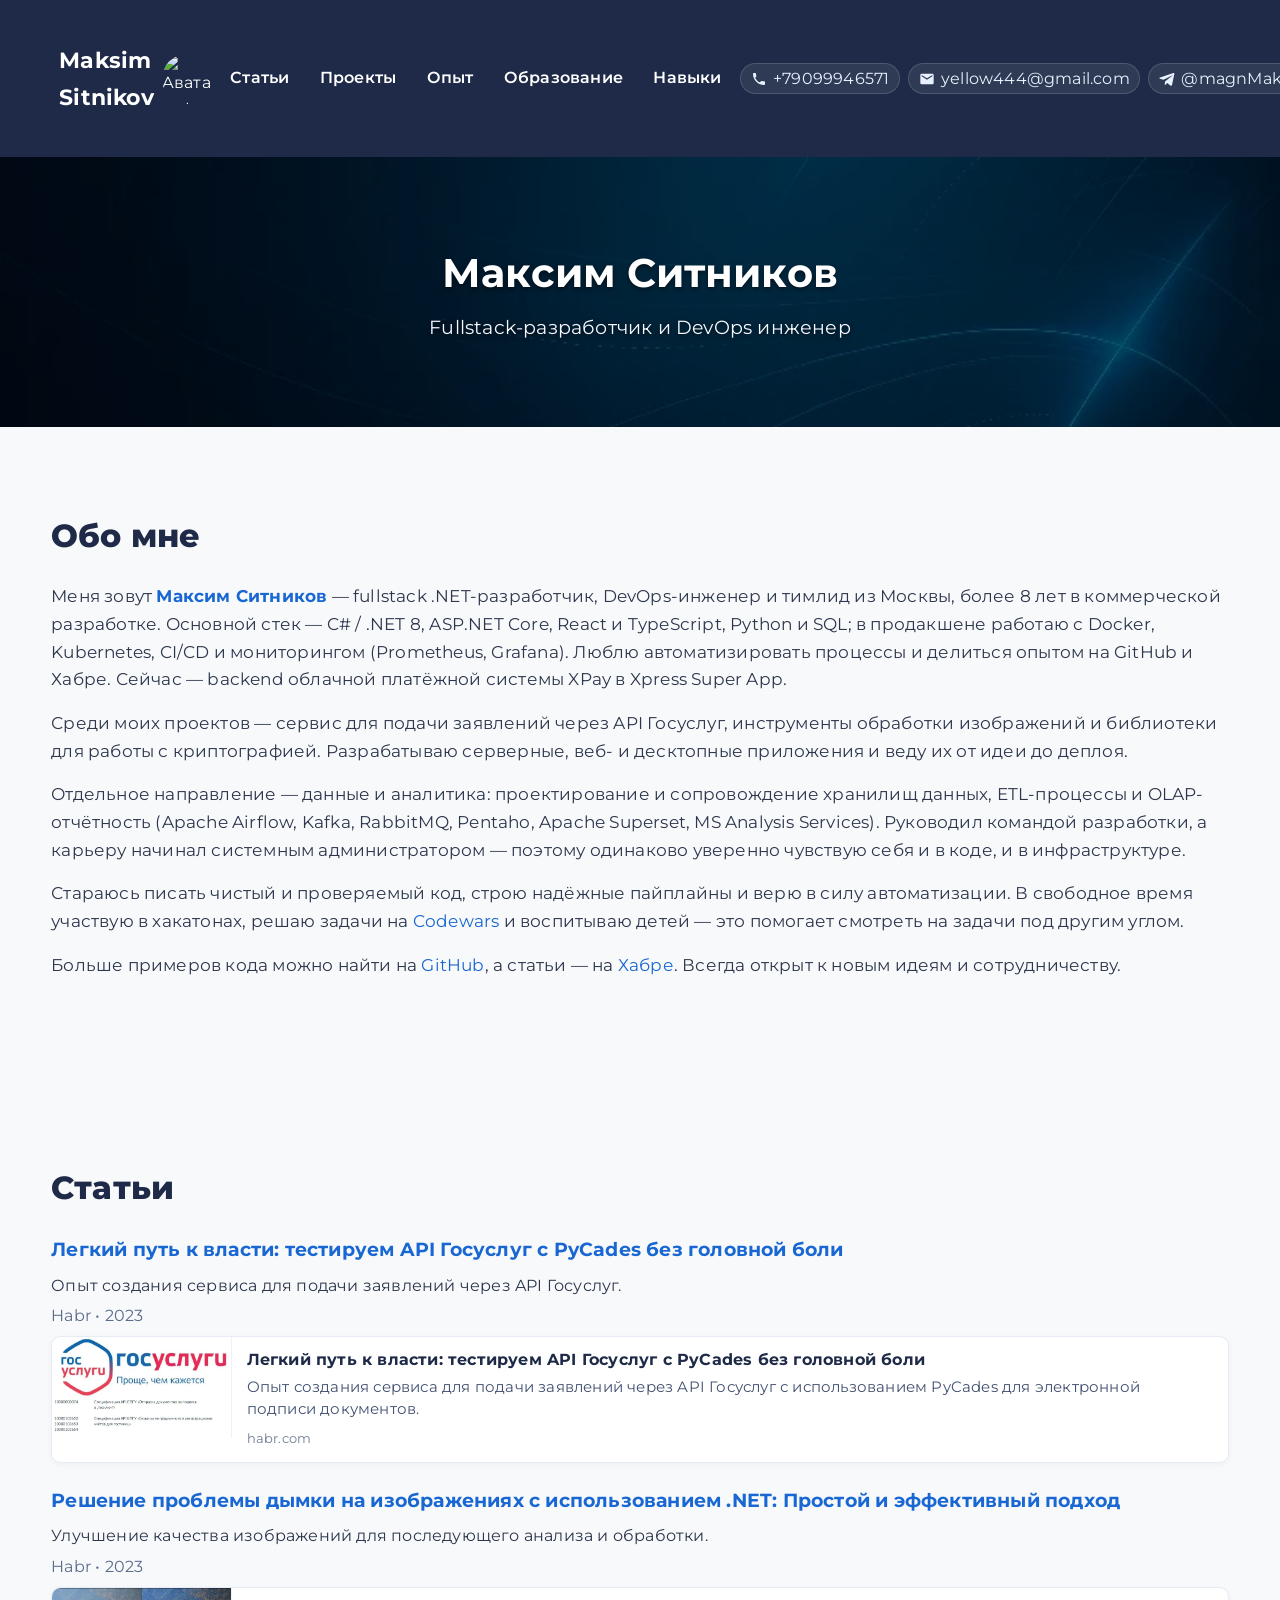
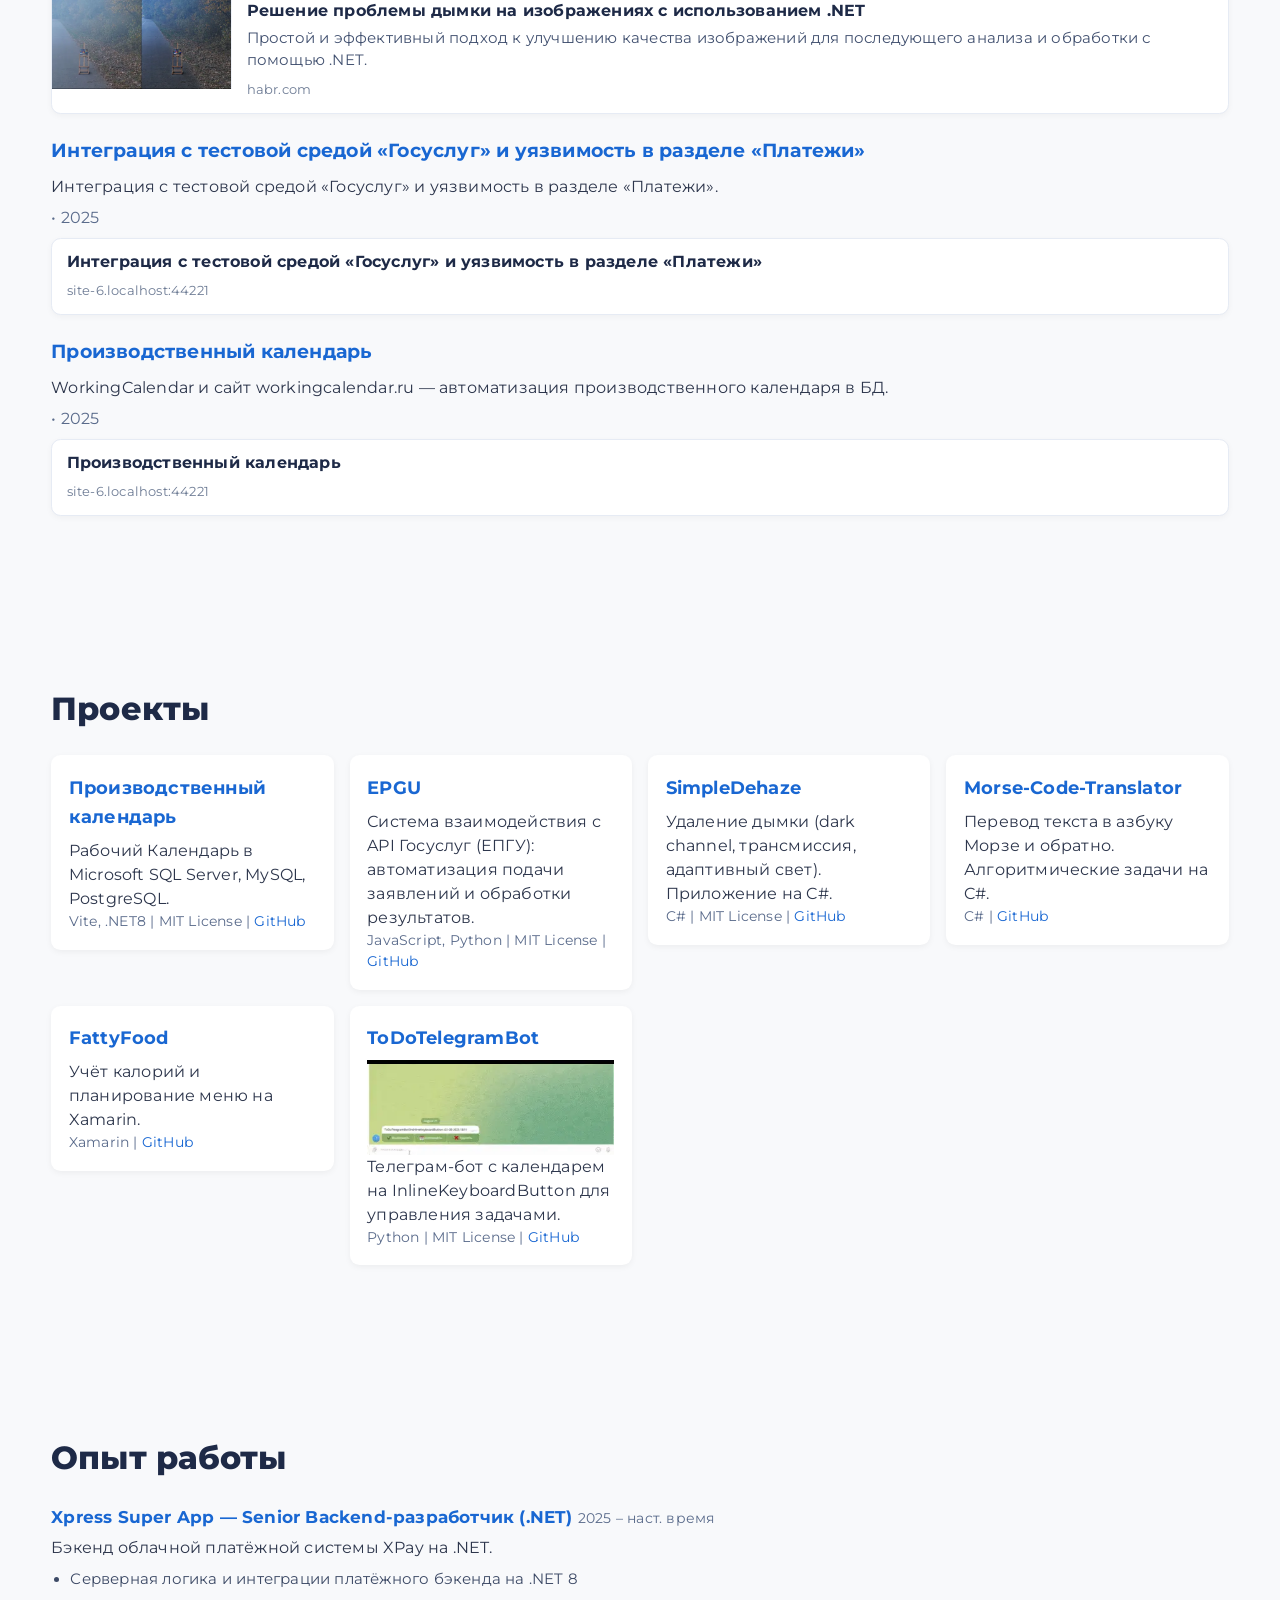
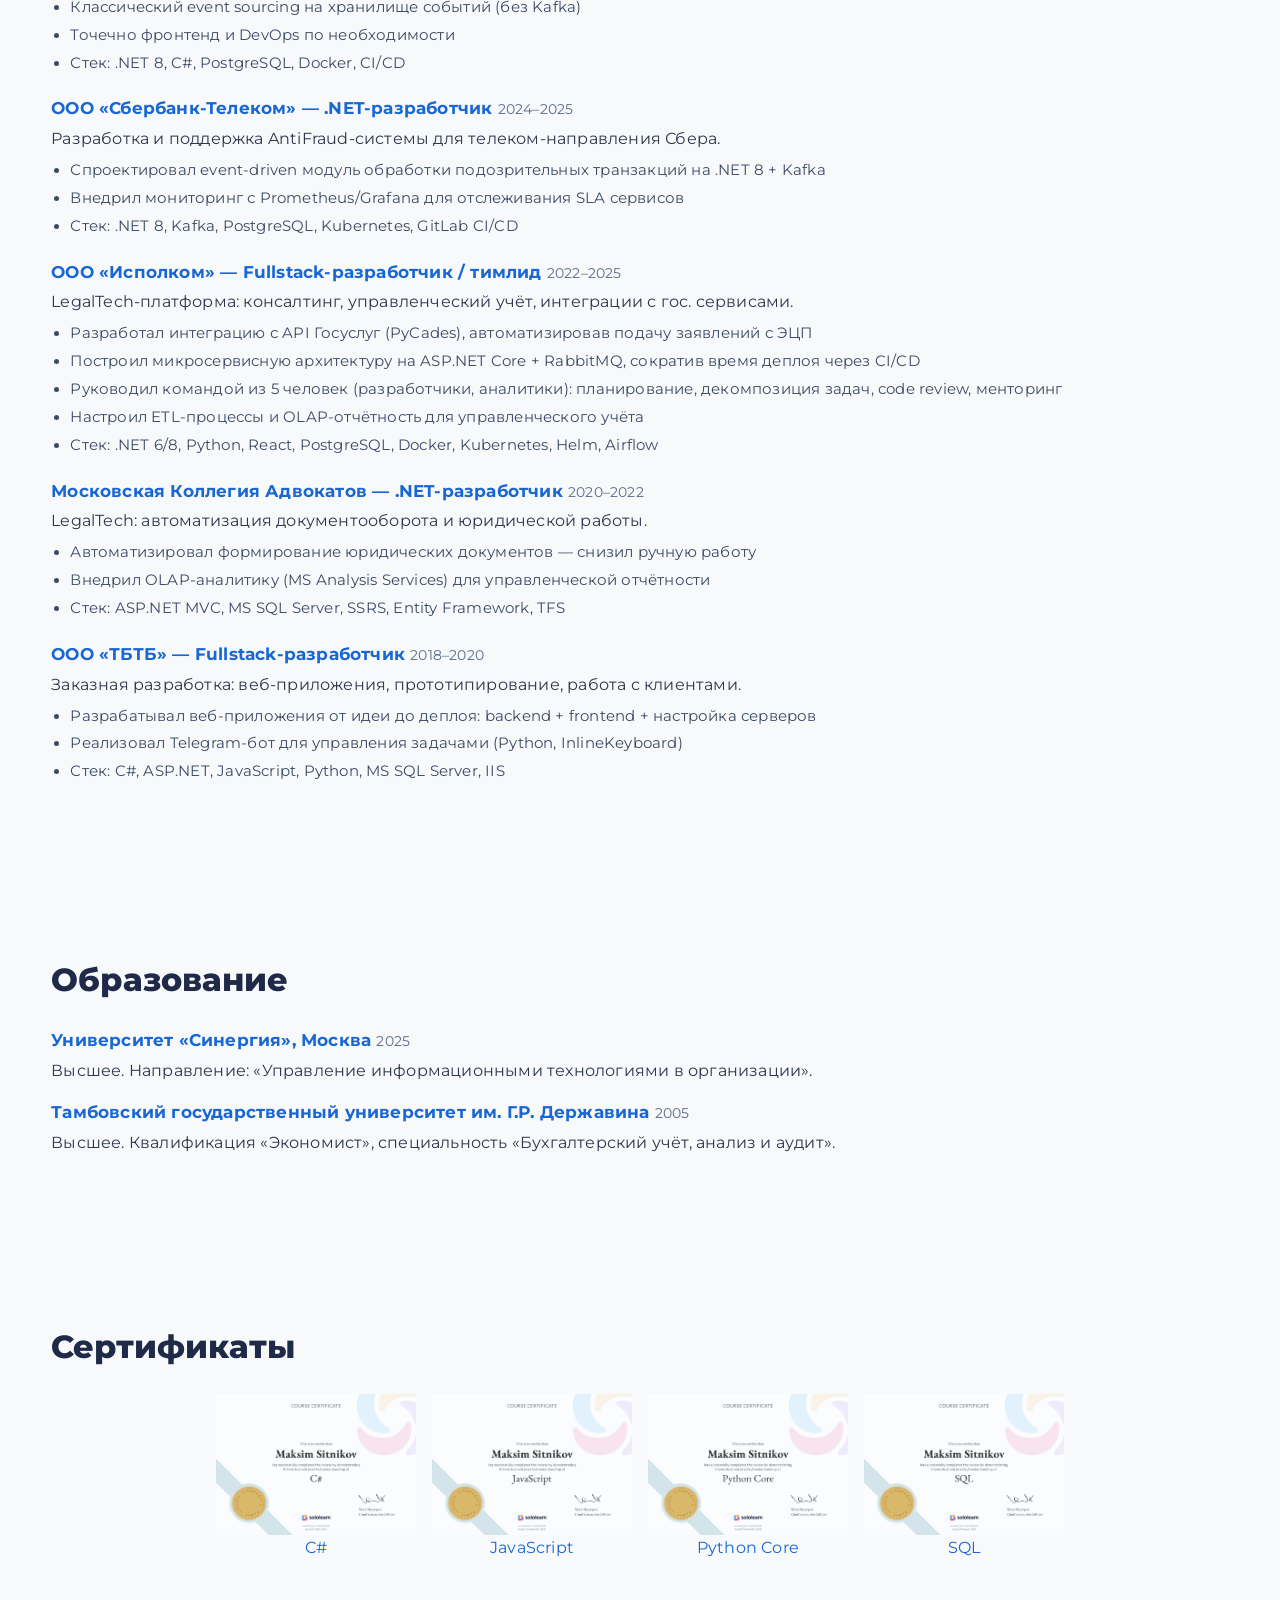
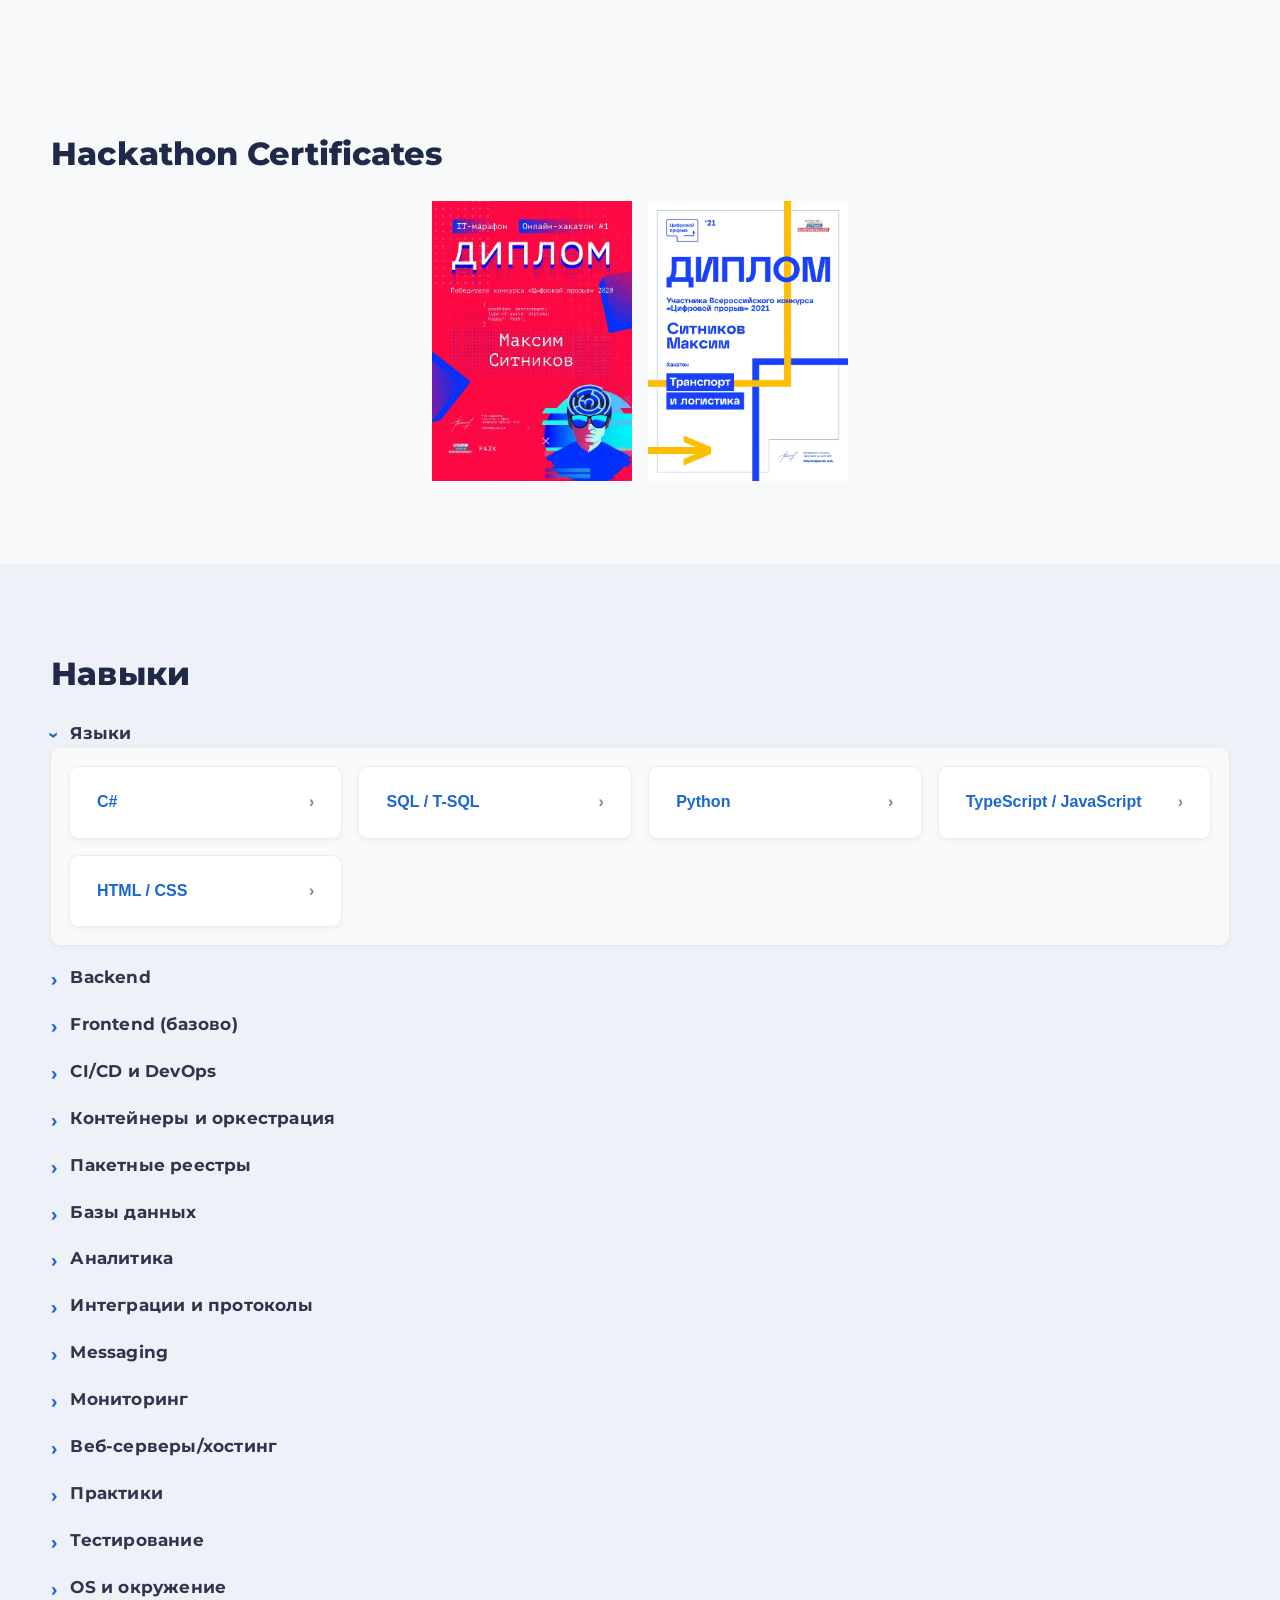
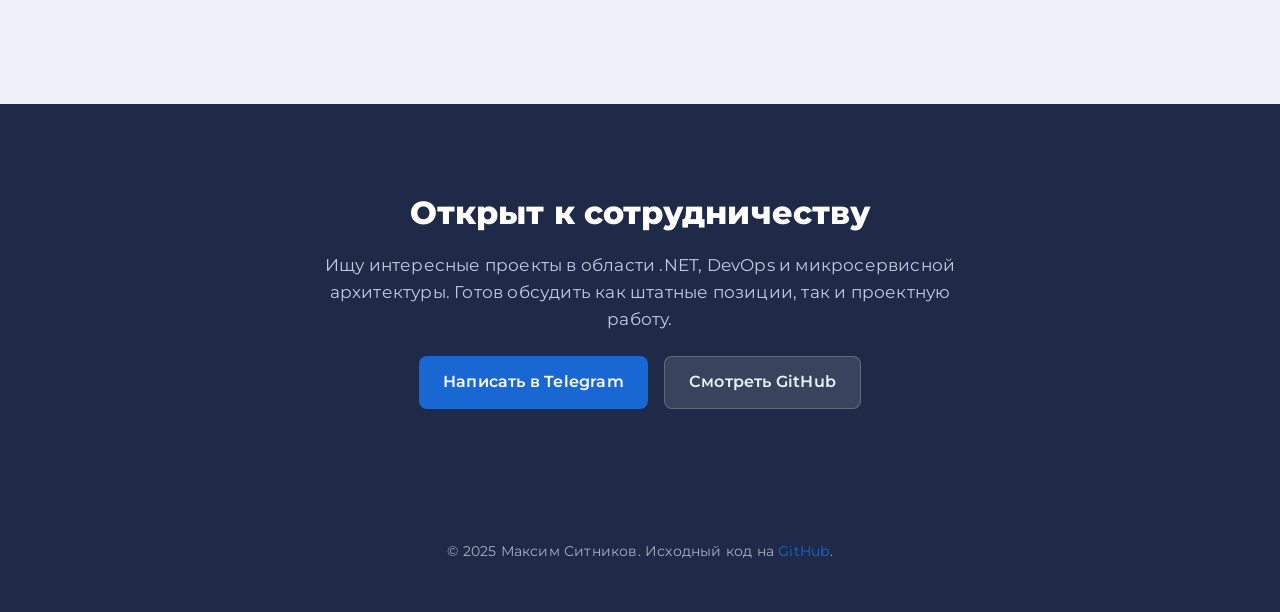
==== commit 61e0ce42: "Add Xpress, fix validity" ====
--- a/index.html
+++ b/index.html
@@ -45,6 +45,7 @@
       "url": "https://yellow444.github.io",
       "image": "https://yellow444.github.io/images/maksim.png",
       "jobTitle": "Fullstack .NET Developer / DevOps Engineer / Team Lead",
+      "worksFor": {"@type": "Organization", "name": "Xpress Super App"},
       "knowsAbout": [".NET", "C#", "ASP.NET Core", "React", "TypeScript", "Python", "SQL", "PostgreSQL", "Kubernetes", "Docker", "CI/CD", "Kafka", "RabbitMQ", "ETL", "OLAP", "Apache Airflow"],
       "alumniOf": [
         {"@type": "CollegeOrUniversity", "name": "Synergy University, Moscow"},
@@ -61,24 +62,17 @@
     <!-- Fonts -->
     <link rel="preconnect" href="https://fonts.googleapis.com" />
     <link rel="preconnect" href="https://fonts.gstatic.com" crossorigin />
-    <link href="https://fonts.googleapis.com/css2?family=Montserrat:wght@400;600;700&display=swap" rel="stylesheet" />
+    <link href="https://fonts.googleapis.com/css2?family=Montserrat:wght@400;600;700&amp;display=swap" rel="stylesheet" />
 
     <!-- Styles -->
     <link rel="stylesheet" href="./style.css" />
 
     <!-- Analytics (async) -->
     <script src="./scripts/analytics.js" defer></script>
-    <noscript>
-      <div>
-        <img
-          src="https://mc.yandex.ru/watch/103887739"
-          style="position: absolute; left: -9999px"
-          alt=""
-        />
-      </div>
-    </noscript>
   </head>
   <body>
+    <!-- Yandex.Metrica (noscript) -->
+    <noscript><div><img src="https://mc.yandex.ru/watch/103887739" style="position:absolute; left:-9999px" alt="" /></div></noscript>
     <!-- Навигационная панель -->
     <header id="top" class="site-header" role="banner">
       <div class="container header-grid">
@@ -171,7 +165,7 @@
           Меня зовут <strong><a href="https://github.com/yellow444" target="_blank" rel="noopener noreferrer">Максим Ситников</a></strong>
           — fullstack .NET-разработчик, DevOps-инженер и тимлид из Москвы, более 8 лет в коммерческой разработке. Основной стек — C# / .NET 8,
           ASP.NET Core, React и TypeScript, Python и SQL; в продакшене работаю с Docker, Kubernetes, CI/CD и мониторингом (Prometheus, Grafana).
-          Люблю автоматизировать процессы и делиться опытом на GitHub и Хабре.
+          Люблю автоматизировать процессы и делиться опытом на GitHub и Хабре. Сейчас — backend облачной платёжной системы XPay в Xpress Super App.
         </p>
         <p>
           Среди моих проектов — сервис для подачи заявлений через API Госуслуг, инструменты обработки изображений и библиотеки для работы с
@@ -318,6 +312,16 @@
         <h2>Опыт работы</h2>
         <div class="experience-list">
           <div class="experience-item">
+            <h3>Xpress Super App — Senior Backend-разработчик (.NET) <span class="years">2025 – наст. время</span></h3>
+            <p>Бэкенд облачной платёжной системы XPay на .NET.</p>
+            <ul class="experience-details">
+              <li>Серверная логика и интеграции платёжного бэкенда на .NET 8</li>
+              <li>Классический event sourcing на хранилище событий (без Kafka)</li>
+              <li>Точечно фронтенд и DevOps по необходимости</li>
+              <li>Стек: .NET 8, C#, PostgreSQL, Docker, CI/CD</li>
+            </ul>
+          </div>
+          <div class="experience-item">
             <h3>ООО «Сбербанк-Телеком» — .NET-разработчик <span class="years">2024–2025</span></h3>
             <p>Разработка и поддержка AntiFraud-системы для телеком-направления Сбера.</p>
             <ul class="experience-details">
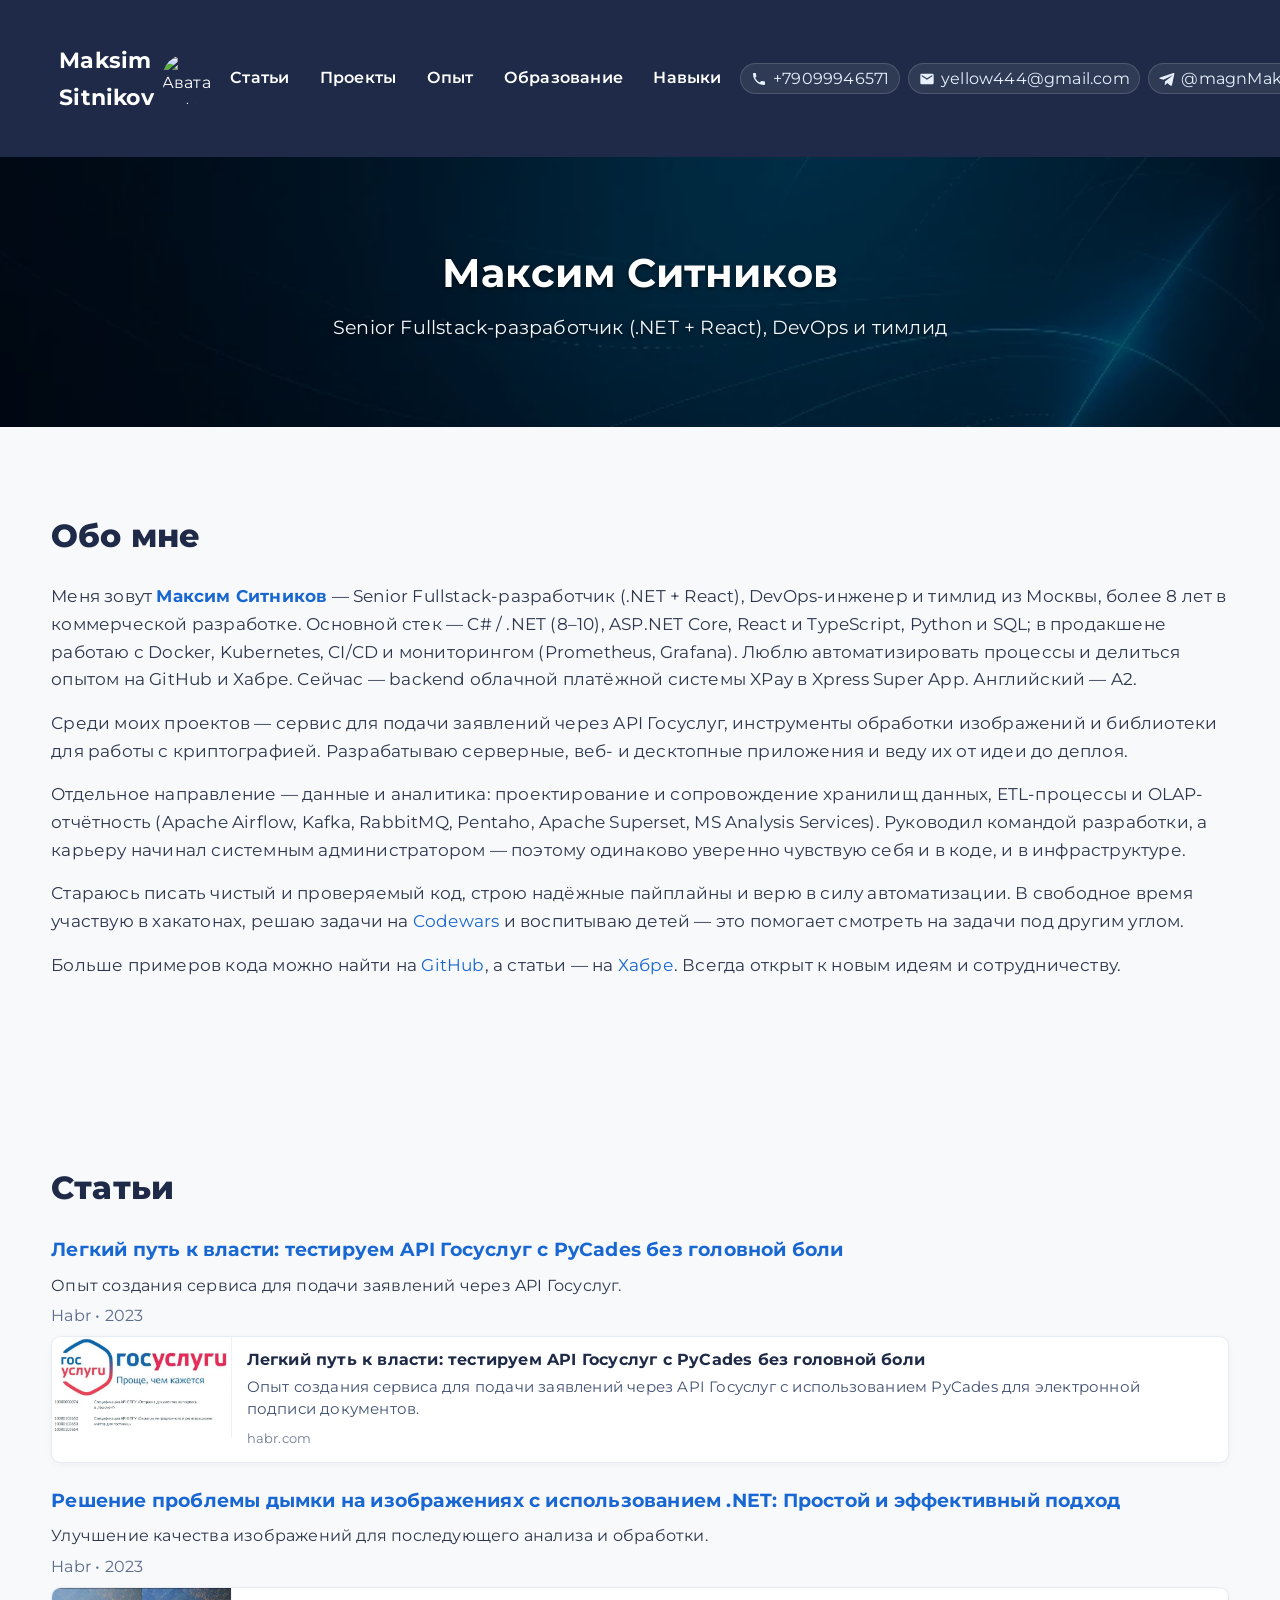
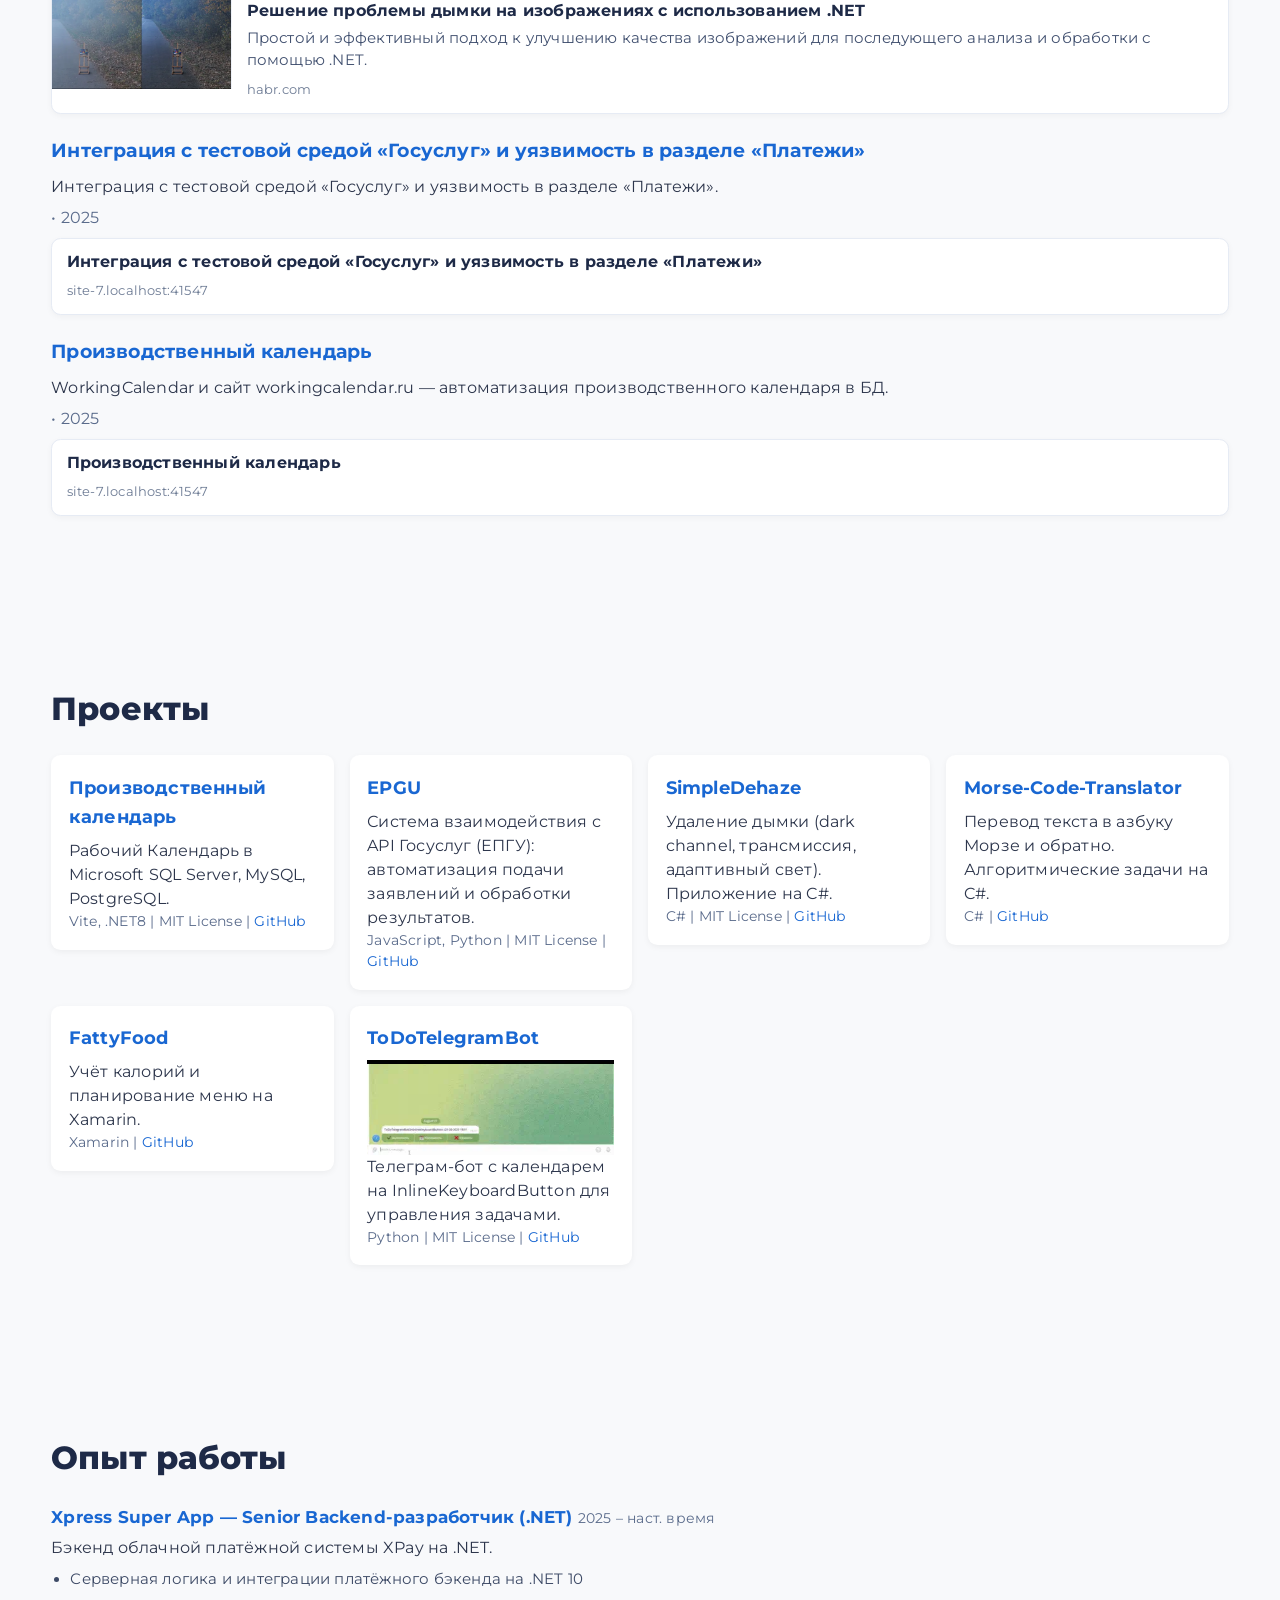
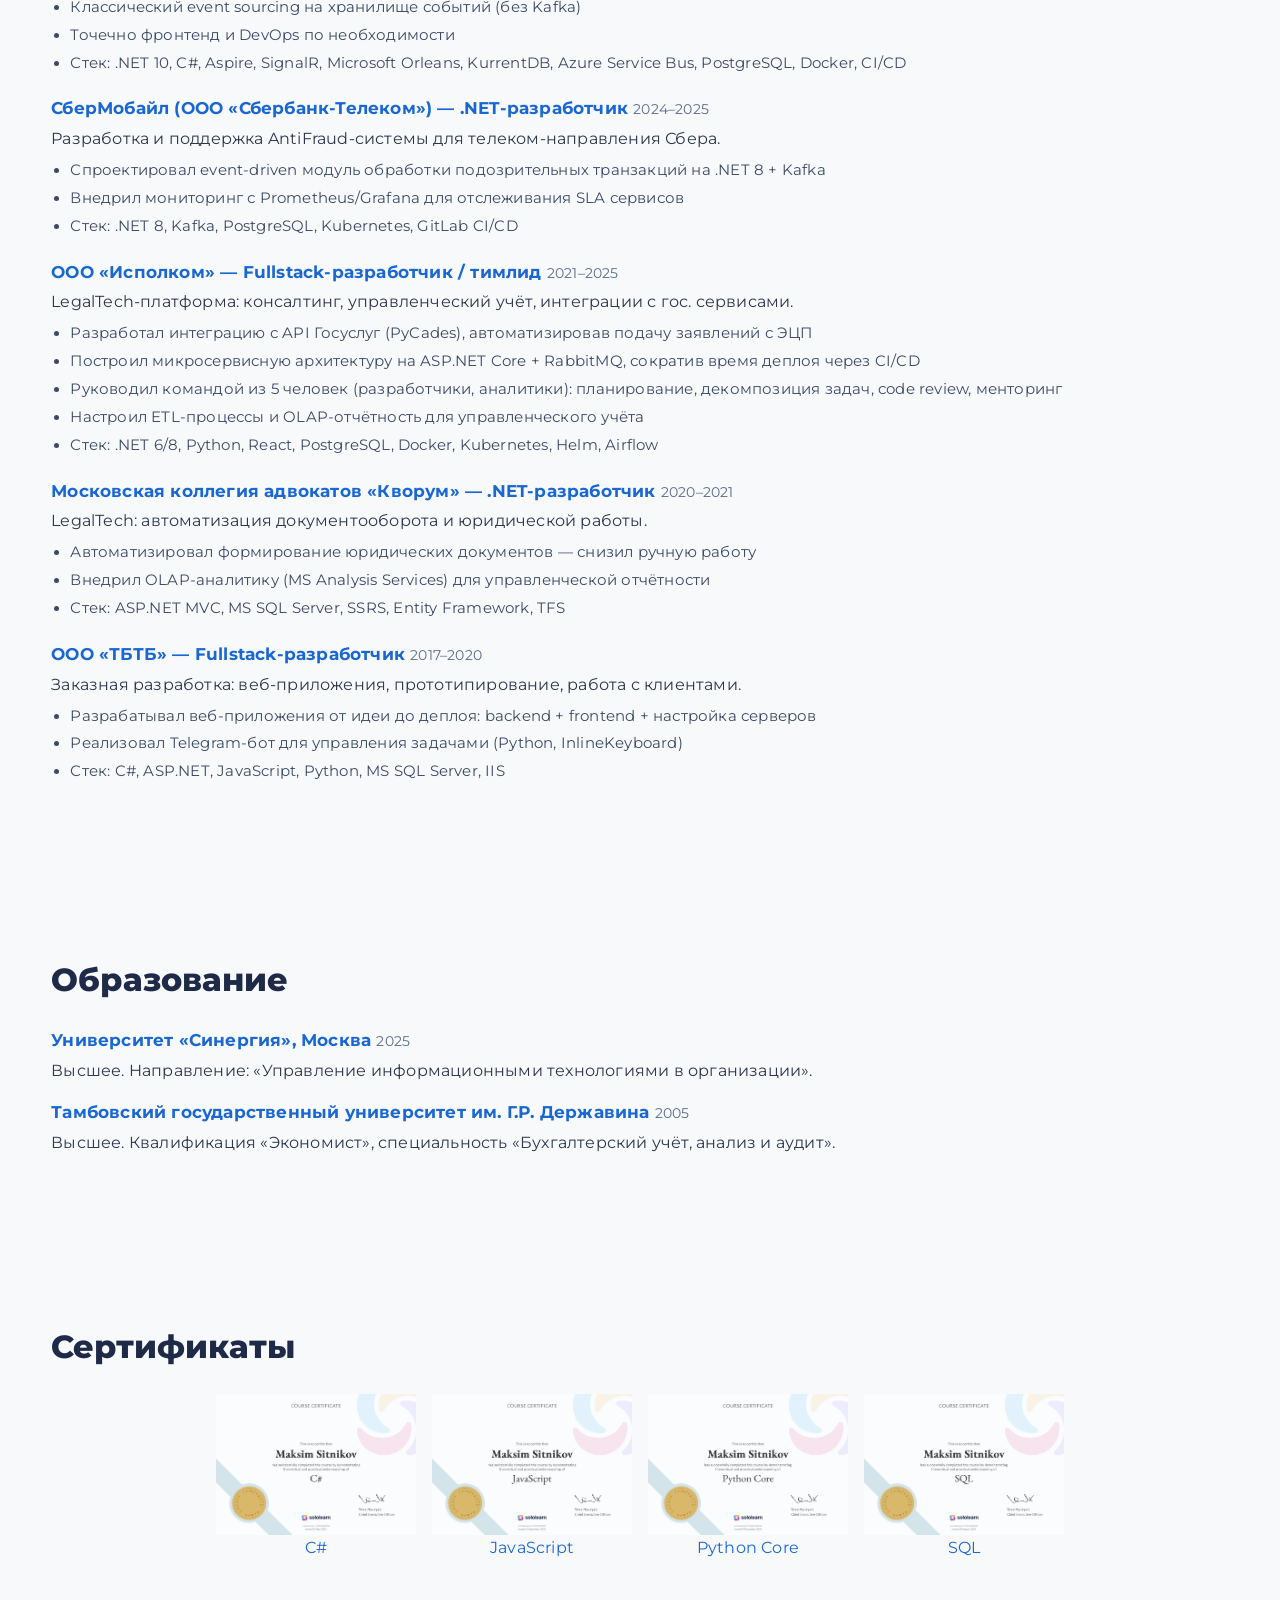
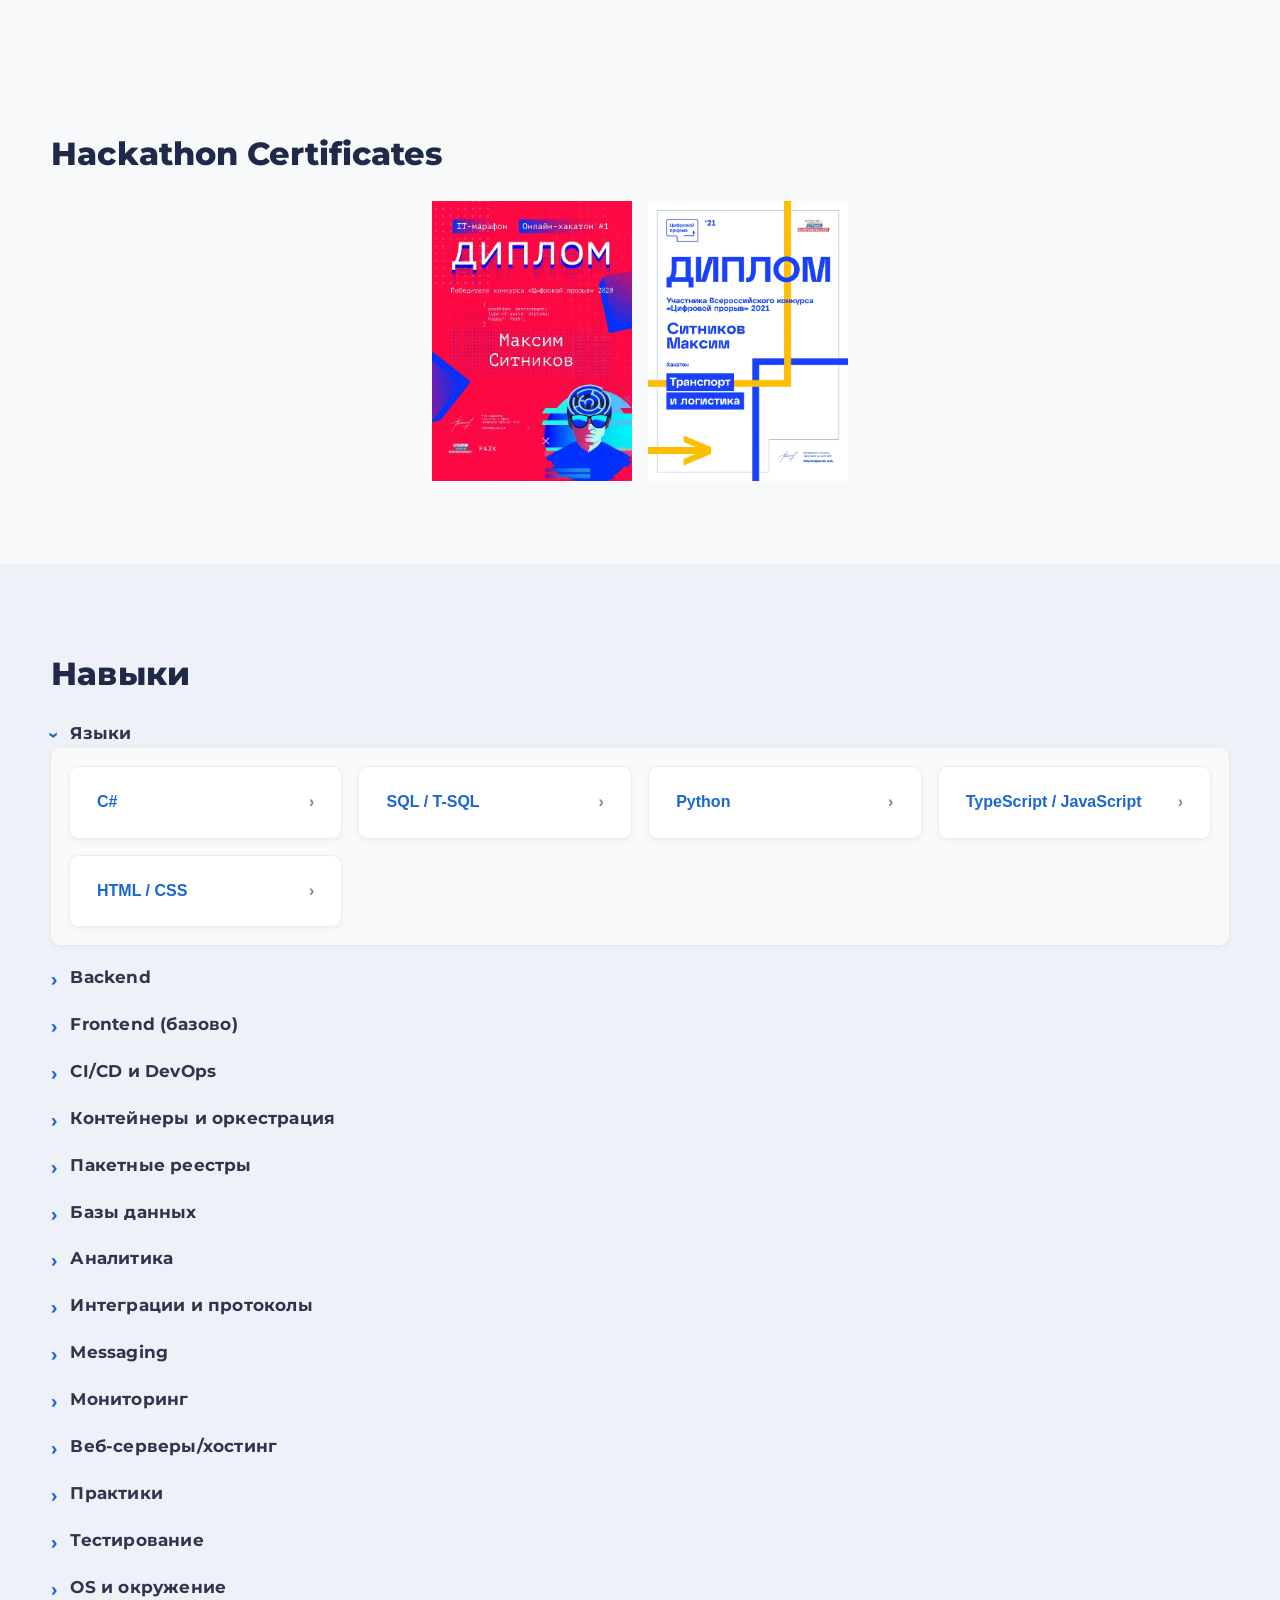
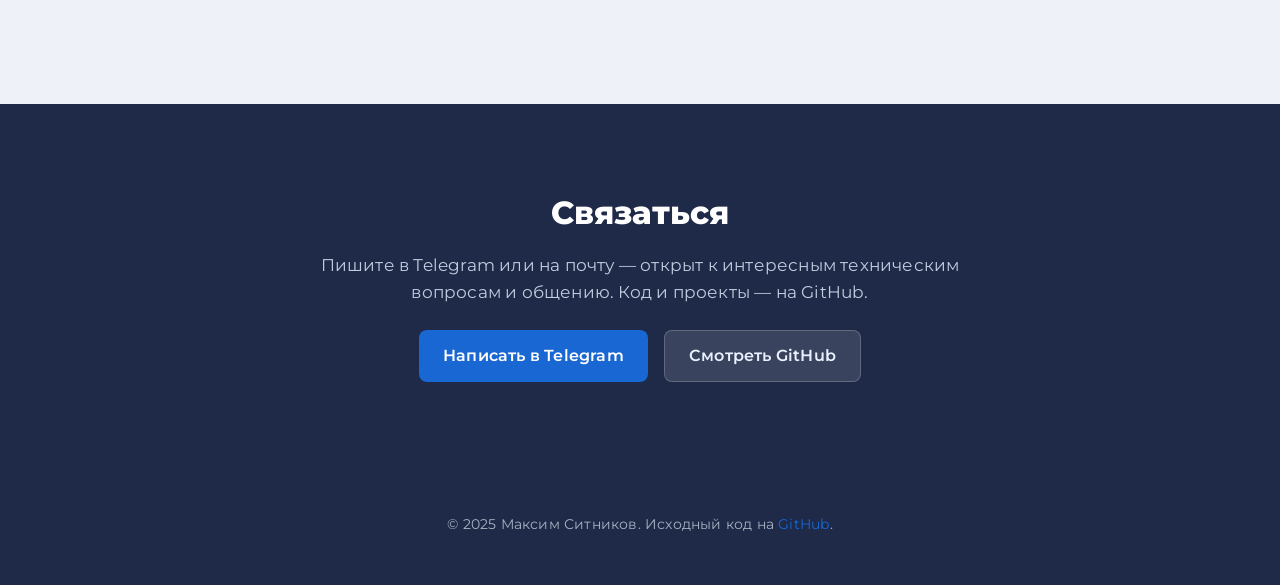
==== commit 2d5a8666: "Site: align with resume — Senior Fullstack (.NET + React), Xpress .NET 10 stack, fixed dates, contac" ====
--- a/index.html
+++ b/index.html
@@ -3,10 +3,10 @@
   <head>
     <meta charset="UTF-8" />
     <meta name="viewport" content="width=device-width, initial-scale=1, viewport-fit=cover" />
-    <title>Максим Ситников — Fullstack .NET Developer | DevOps | yellow444</title>
+    <title>Максим Ситников — Senior Fullstack (.NET + React) | DevOps | yellow444</title>
 
     <!-- SEO -->
-    <meta name="description" content="Максим Ситников — Fullstack .NET/Python разработчик и DevOps-инженер и тимлид. .NET 8, React, Kubernetes, CI/CD, микросервисы, ETL/OLAP. 8+ лет опыта. Портфолио, проекты и статьи." />
+    <meta name="description" content="Максим Ситников — Senior Fullstack-разработчик (.NET + React), DevOps-инженер и тимлид. .NET 8–10, React, Kubernetes, CI/CD, микросервисы, ETL/OLAP. 8+ лет опыта. Портфолио, проекты и статьи." />
     <meta name="keywords" content=".NET, C#, ASP.NET Core, React, Python, SQL, Kubernetes, Docker, CI/CD, DevOps, Fullstack, микросервисы, ETL, OLAP, Airflow, Kafka, тимлид" />
     <meta name="author" content="Максим Ситников" />
     <link rel="canonical" href="https://yellow444.github.io/" />
@@ -15,15 +15,15 @@
 
     <!-- Open Graph -->
     <meta property="og:type" content="website" />
-    <meta property="og:title" content="Максим Ситников — Fullstack .NET Developer | DevOps" />
-    <meta property="og:description" content="Fullstack .NET/Python разработчик и DevOps-инженер. .NET 8, Kubernetes, CI/CD, микросервисы. 8+ лет опыта." />
+    <meta property="og:title" content="Максим Ситников — Senior Fullstack (.NET + React) | DevOps" />
+    <meta property="og:description" content="Senior Fullstack-разработчик (.NET + React) и DevOps-инженер. .NET 8–10, Kubernetes, CI/CD, микросервисы. 8+ лет опыта." />
     <meta property="og:image" content="https://yellow444.github.io/images/maksim.png" />
     <meta property="og:url" content="https://yellow444.github.io/" />
     <meta property="og:locale" content="ru_RU" />
 
     <!-- Twitter Card -->
     <meta name="twitter:card" content="summary" />
-    <meta name="twitter:title" content="Максим Ситников — Fullstack .NET Developer" />
+    <meta name="twitter:title" content="Максим Ситников — Senior Fullstack (.NET + React)" />
     <meta name="twitter:description" content="Портфолио .NET/Python разработчика и DevOps-инженера" />
     <meta name="twitter:image" content="https://yellow444.github.io/images/maksim.png" />
 
@@ -44,7 +44,7 @@
       "alternateName": "yellow444",
       "url": "https://yellow444.github.io",
       "image": "https://yellow444.github.io/images/maksim.png",
-      "jobTitle": "Fullstack .NET Developer / DevOps Engineer / Team Lead",
+      "jobTitle": "Senior Fullstack Developer (.NET + React) / DevOps Engineer / Team Lead",
       "worksFor": {"@type": "Organization", "name": "Xpress Super App"},
       "knowsAbout": [".NET", "C#", "ASP.NET Core", "React", "TypeScript", "Python", "SQL", "PostgreSQL", "Kubernetes", "Docker", "CI/CD", "Kafka", "RabbitMQ", "ETL", "OLAP", "Apache Airflow"],
       "alumniOf": [
@@ -153,7 +153,7 @@
       <div class="hero-overlay"></div>
       <div class="hero-content">
         <h2>Максим Ситников</h2>
-        <p class="subtitle">Fullstack-разработчик и DevOps инженер</p>
+        <p class="subtitle">Senior Fullstack-разработчик (.NET + React), DevOps и тимлид</p>
       </div>
     </section>
 
@@ -163,9 +163,9 @@
         <h2>Обо мне</h2>
         <p>
           Меня зовут <strong><a href="https://github.com/yellow444" target="_blank" rel="noopener noreferrer">Максим Ситников</a></strong>
-          — fullstack .NET-разработчик, DevOps-инженер и тимлид из Москвы, более 8 лет в коммерческой разработке. Основной стек — C# / .NET 8,
+          — Senior Fullstack-разработчик (.NET + React), DevOps-инженер и тимлид из Москвы, более 8 лет в коммерческой разработке. Основной стек — C# / .NET (8–10),
           ASP.NET Core, React и TypeScript, Python и SQL; в продакшене работаю с Docker, Kubernetes, CI/CD и мониторингом (Prometheus, Grafana).
-          Люблю автоматизировать процессы и делиться опытом на GitHub и Хабре. Сейчас — backend облачной платёжной системы XPay в Xpress Super App.
+          Люблю автоматизировать процессы и делиться опытом на GitHub и Хабре. Сейчас — backend облачной платёжной системы XPay в Xpress Super App. Английский — A2.
         </p>
         <p>
           Среди моих проектов — сервис для подачи заявлений через API Госуслуг, инструменты обработки изображений и библиотеки для работы с
@@ -315,14 +315,14 @@
             <h3>Xpress Super App — Senior Backend-разработчик (.NET) <span class="years">2025 – наст. время</span></h3>
             <p>Бэкенд облачной платёжной системы XPay на .NET.</p>
             <ul class="experience-details">
-              <li>Серверная логика и интеграции платёжного бэкенда на .NET 8</li>
+              <li>Серверная логика и интеграции платёжного бэкенда на .NET 10</li>
               <li>Классический event sourcing на хранилище событий (без Kafka)</li>
               <li>Точечно фронтенд и DevOps по необходимости</li>
-              <li>Стек: .NET 8, C#, PostgreSQL, Docker, CI/CD</li>
+              <li>Стек: .NET 10, C#, Aspire, SignalR, Microsoft Orleans, KurrentDB, Azure Service Bus, PostgreSQL, Docker, CI/CD</li>
             </ul>
           </div>
           <div class="experience-item">
-            <h3>ООО «Сбербанк-Телеком» — .NET-разработчик <span class="years">2024–2025</span></h3>
+            <h3>СберМобайл (ООО «Сбербанк-Телеком») — .NET-разработчик <span class="years">2024–2025</span></h3>
             <p>Разработка и поддержка AntiFraud-системы для телеком-направления Сбера.</p>
             <ul class="experience-details">
               <li>Спроектировал event-driven модуль обработки подозрительных транзакций на .NET 8 + Kafka</li>
@@ -331,7 +331,7 @@
             </ul>
           </div>
           <div class="experience-item">
-            <h3>ООО «Исполком» — Fullstack-разработчик / тимлид <span class="years">2022–2025</span></h3>
+            <h3>ООО «Исполком» — Fullstack-разработчик / тимлид <span class="years">2021–2025</span></h3>
             <p>LegalTech-платформа: консалтинг, управленческий учёт, интеграции с гос. сервисами.</p>
             <ul class="experience-details">
               <li>Разработал интеграцию с API Госуслуг (PyCades), автоматизировав подачу заявлений с ЭЦП</li>
@@ -342,7 +342,7 @@
             </ul>
           </div>
           <div class="experience-item">
-            <h3>Московская Коллегия Адвокатов — .NET-разработчик <span class="years">2020–2022</span></h3>
+            <h3>Московская коллегия адвокатов «Кворум» — .NET-разработчик <span class="years">2020–2021</span></h3>
             <p>LegalTech: автоматизация документооборота и юридической работы.</p>
             <ul class="experience-details">
               <li>Автоматизировал формирование юридических документов — снизил ручную работу</li>
@@ -351,7 +351,7 @@
             </ul>
           </div>
           <div class="experience-item">
-            <h3>ООО «ТБТБ» — Fullstack-разработчик <span class="years">2018–2020</span></h3>
+            <h3>ООО «ТБТБ» — Fullstack-разработчик <span class="years">2017–2020</span></h3>
             <p>Заказная разработка: веб-приложения, прототипирование, работа с клиентами.</p>
             <ul class="experience-details">
               <li>Разрабатывал веб-приложения от идеи до деплоя: backend + frontend + настройка серверов</li>
@@ -2035,8 +2035,8 @@
     <!-- CTA-секция -->
     <section id="contact" class="section cta-section" role="region" aria-label="Связаться">
       <div class="container cta-container">
-        <h2>Открыт к сотрудничеству</h2>
-        <p>Ищу интересные проекты в области .NET, DevOps и микросервисной архитектуры. Готов обсудить как штатные позиции, так и проектную работу.</p>
+        <h2>Связаться</h2>
+        <p>Пишите в Telegram или на почту — открыт к интересным техническим вопросам и общению. Код и проекты — на GitHub.</p>
         <div class="cta-buttons">
           <a class="cta-btn cta-btn--primary" href="https://t.me/magnMaks" target="_blank" rel="noopener noreferrer">
             Написать в Telegram
